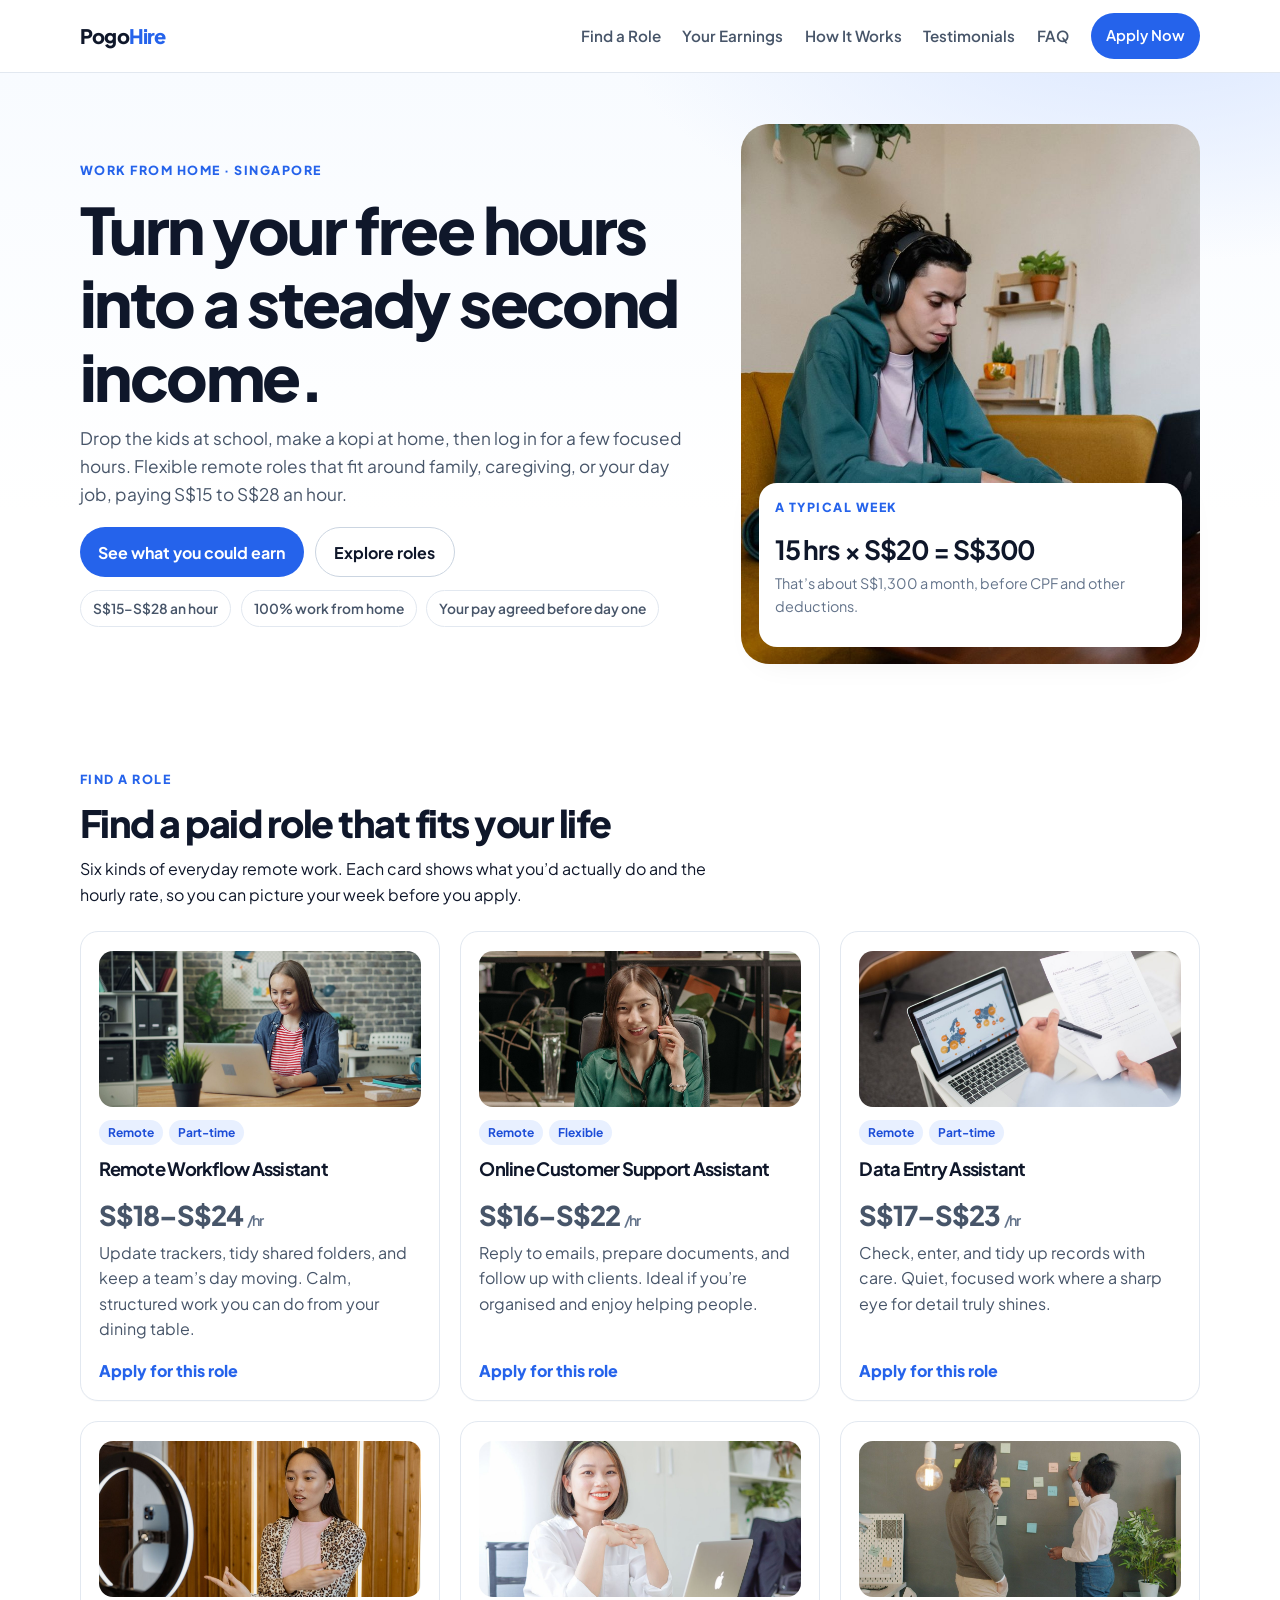
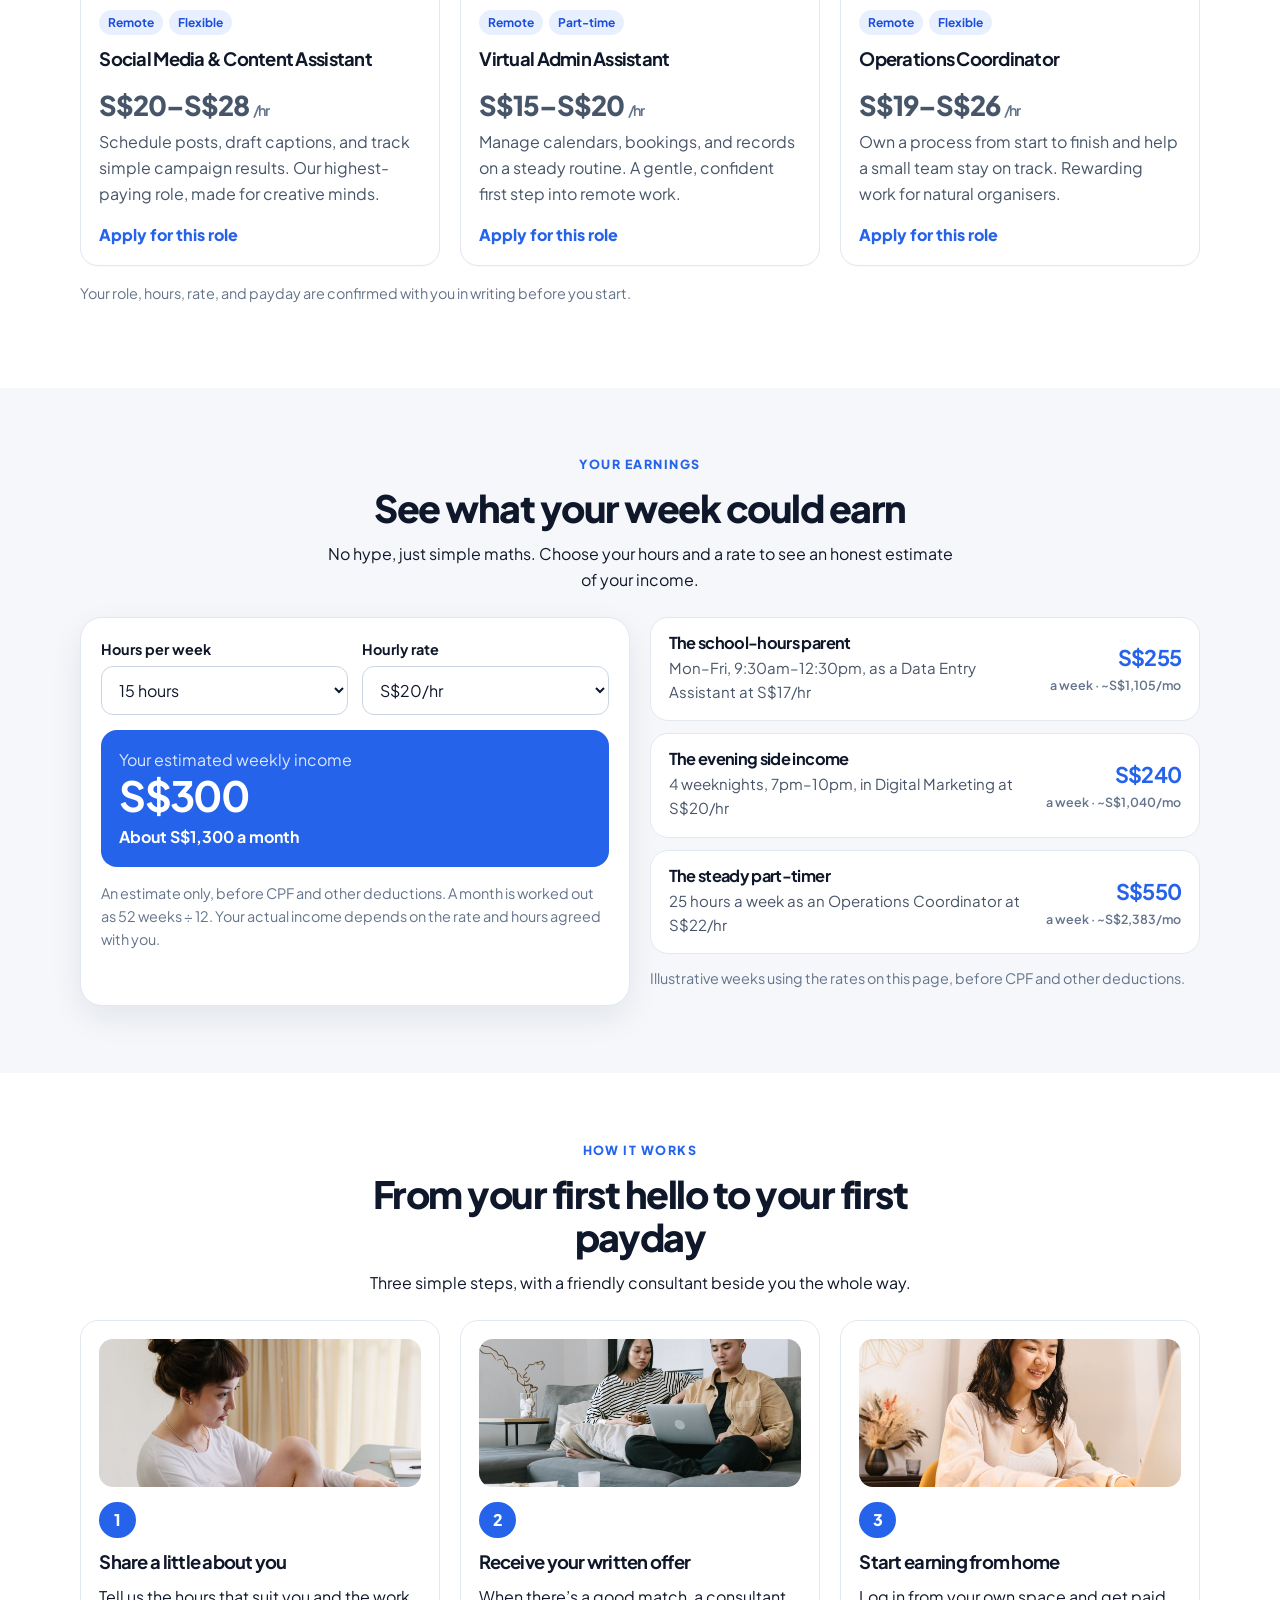
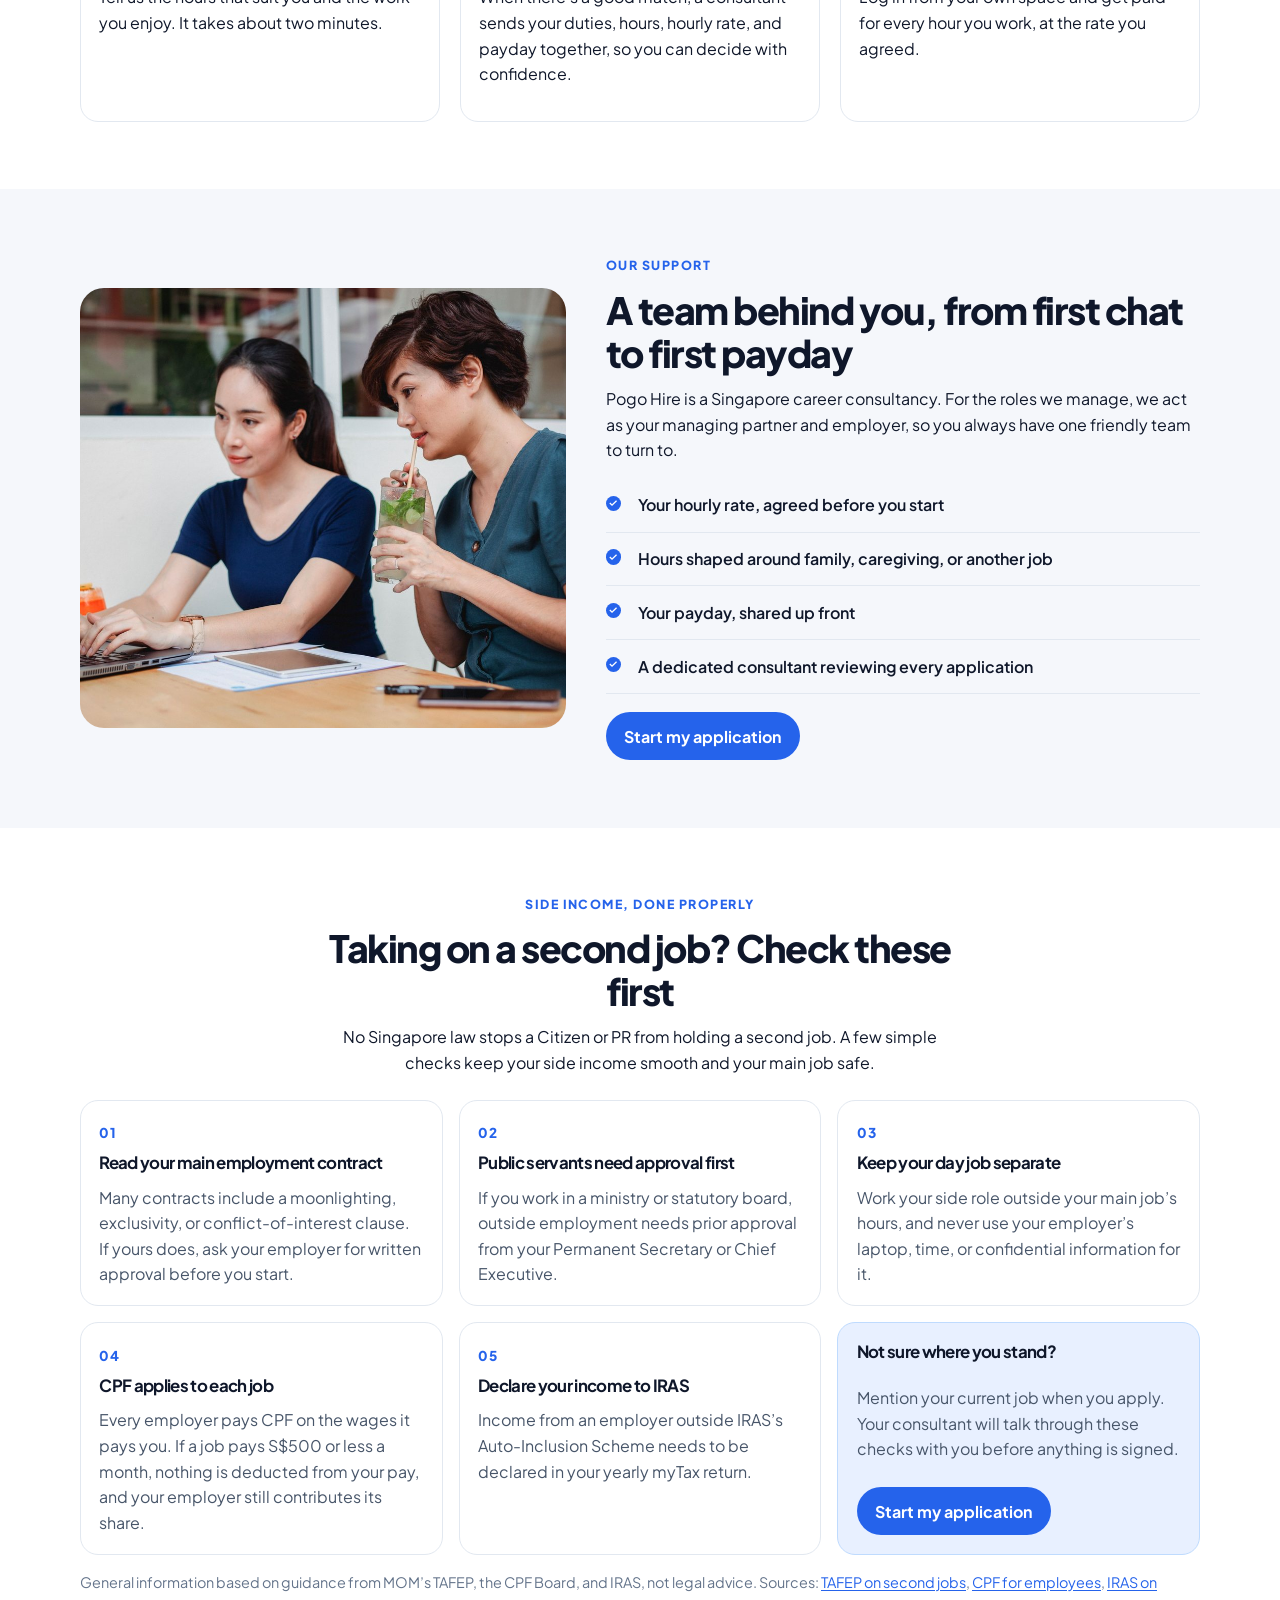
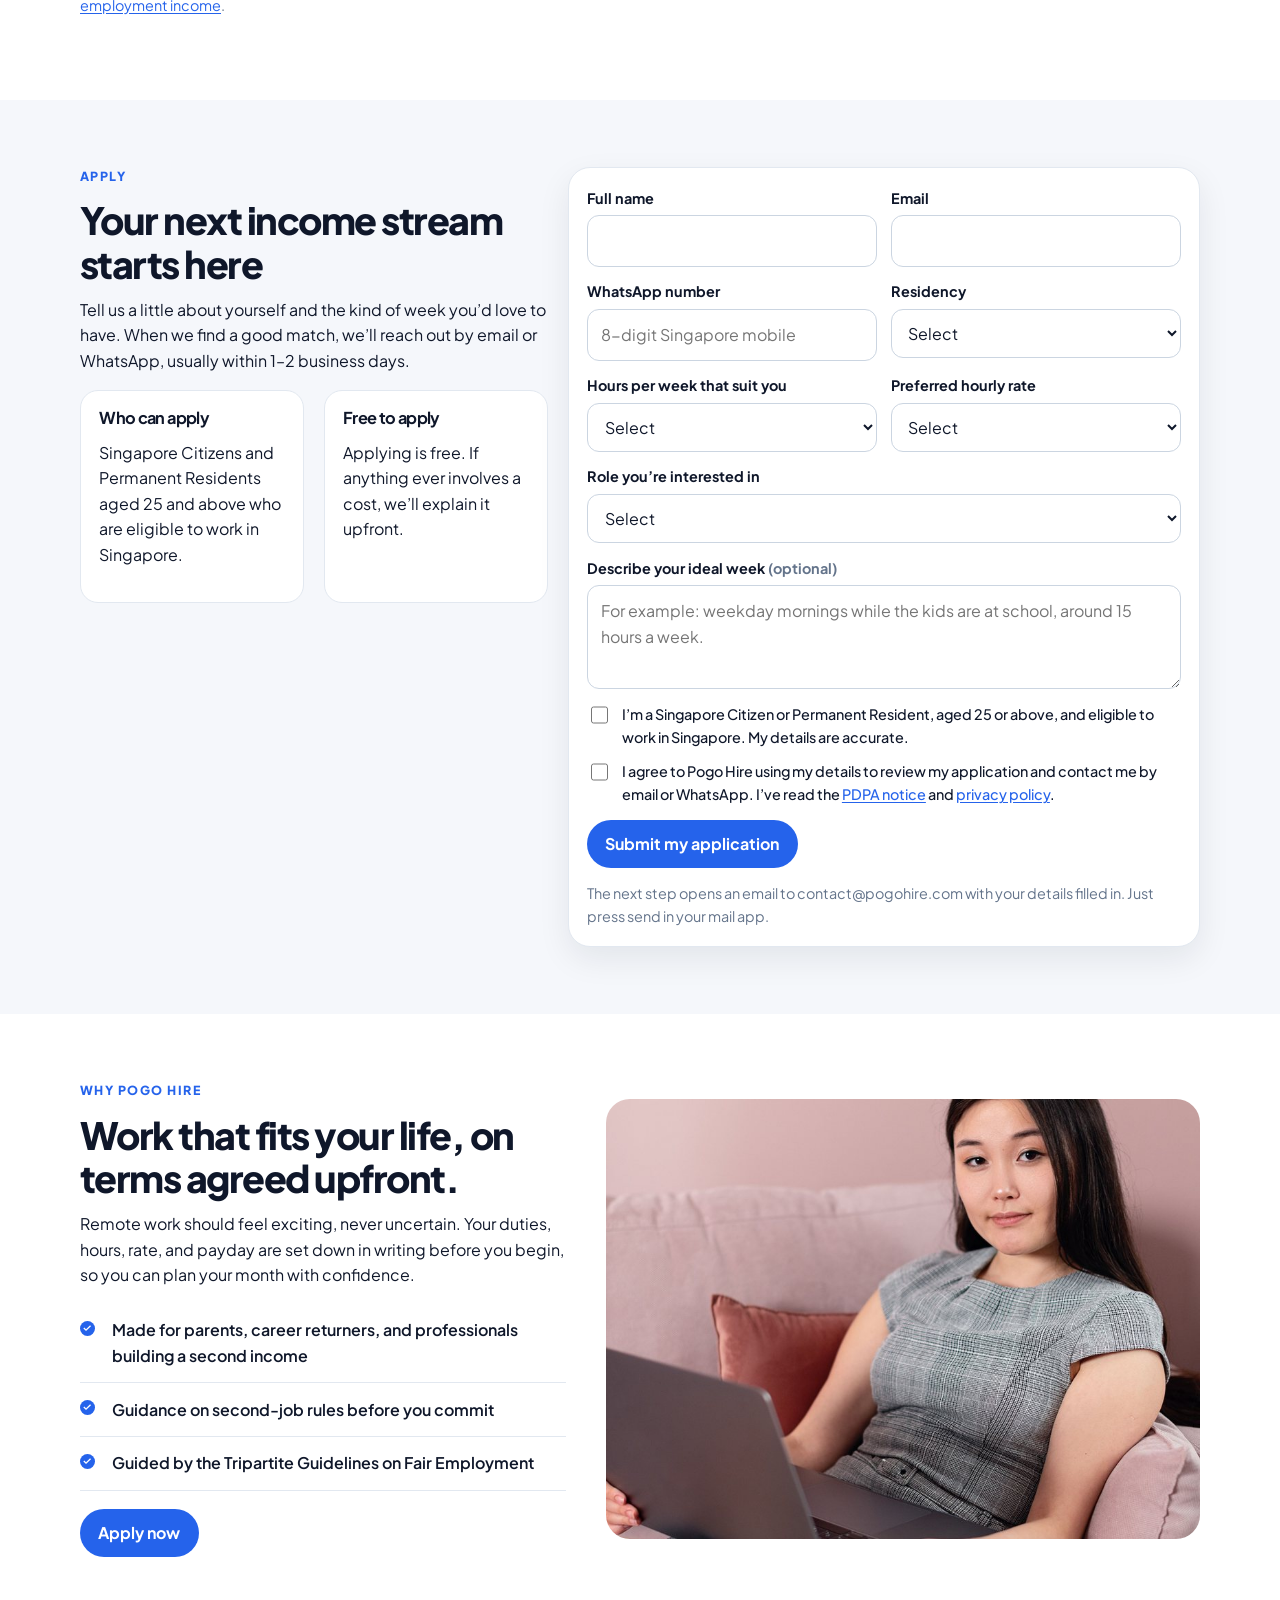
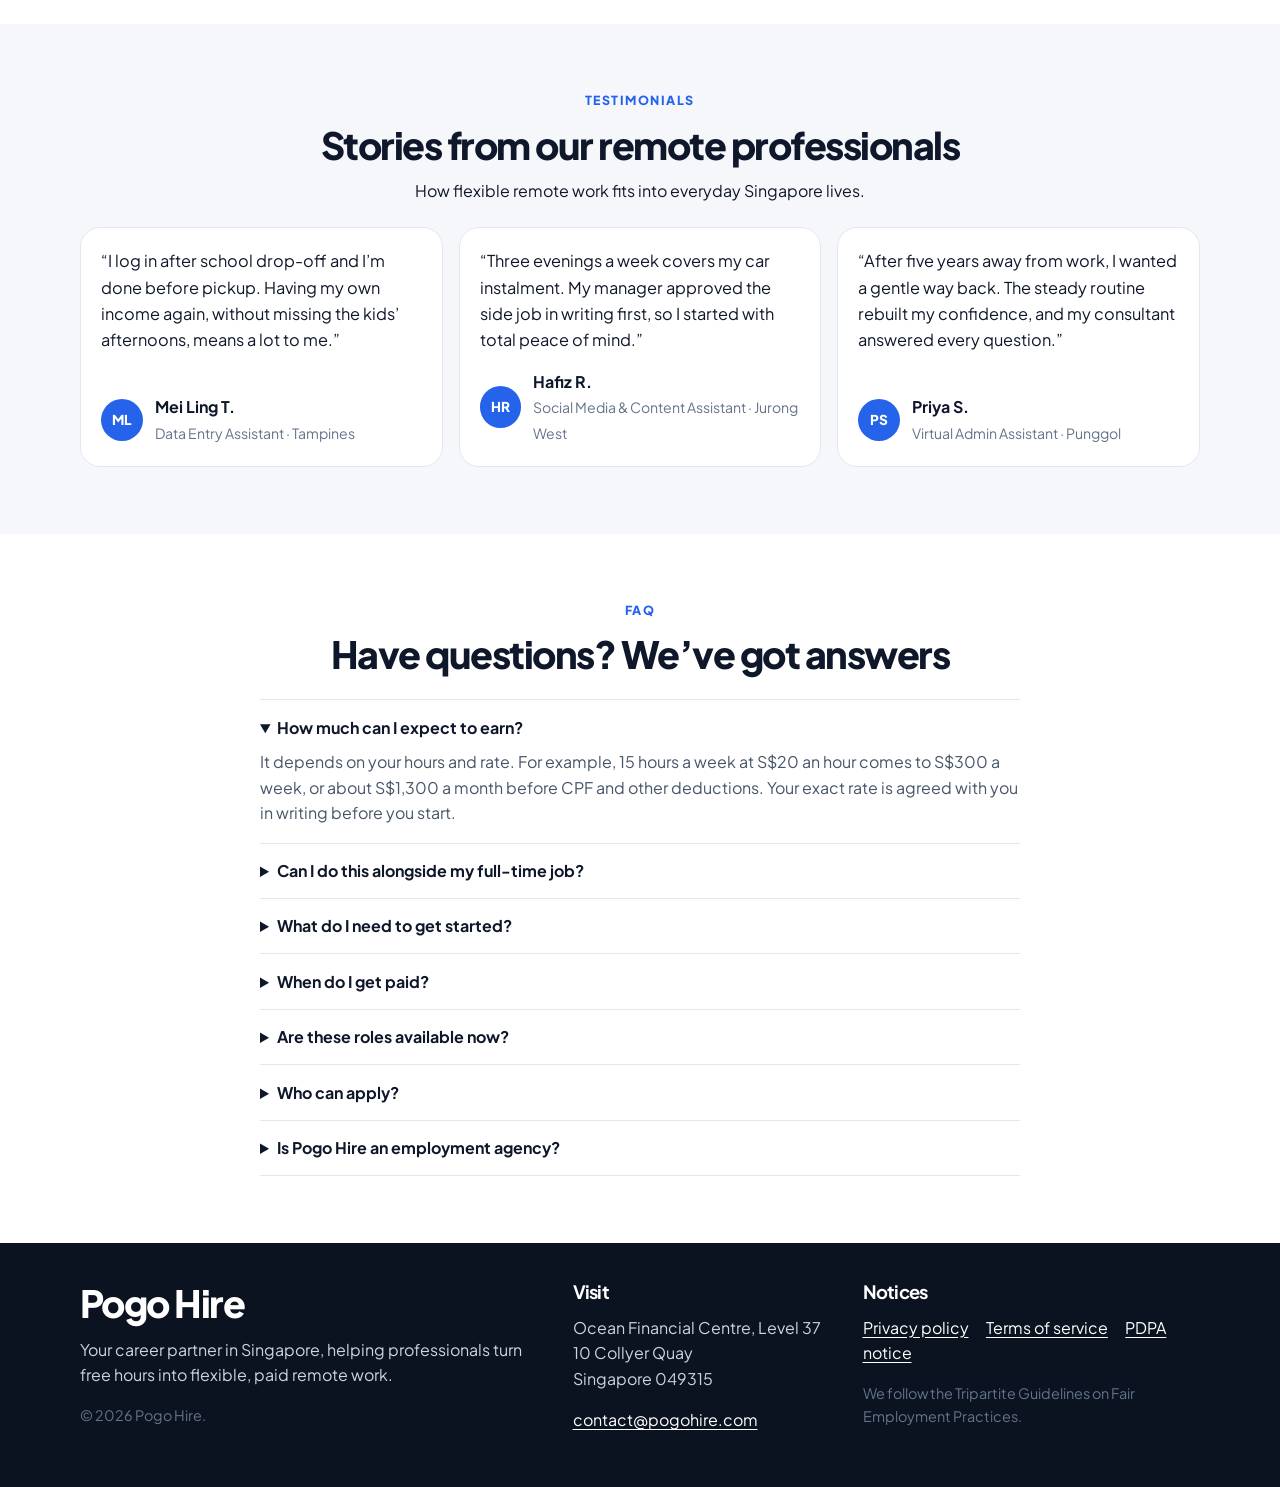
==== index.html @ c788ed88 "Replace role card photos with clearer job-matched images Co-authored-by: wankuenlew <wankuenlew@user" ====
<!DOCTYPE html>
<html lang="en-SG">
<head>
  <meta charset="utf-8">
  <meta name="viewport" content="width=device-width, initial-scale=1">
  <title>Pogo Hire — Flexible work-from-home roles in Singapore</title>
  <meta name="description" content="Turn your free hours into a steady second income. Flexible remote roles for Singapore Citizens and PRs aged 25 and above, with rates from S$15 to S$28 an hour.">
  <link rel="icon" href="favicon.svg" type="image/svg+xml">
  <link rel="preconnect" href="https://fonts.googleapis.com">
  <link rel="preconnect" href="https://fonts.gstatic.com" crossorigin>
  <link href="https://fonts.googleapis.com/css2?family=Plus+Jakarta+Sans:wght@500;600;700;800&display=swap" rel="stylesheet">
  <link rel="stylesheet" href="sgm-style.css">
</head>
<body>
  <a class="skip" href="#main">Skip to content</a>
  <header class="site-header">
    <div class="wrap header-inner">
      <a class="logo" href="./">Pogo<span>Hire</span></a>
      <button class="nav-toggle" type="button" aria-expanded="false" aria-controls="site-nav">Menu</button>
      <nav class="nav" id="site-nav" aria-label="Primary">
        <a href="#roles">Find a Role</a>
        <a href="#earnings">Your Earnings</a>
        <a href="#path">How It Works</a>
        <a href="#testimonials">Testimonials</a>
        <a href="#faq">FAQ</a>
        <a class="button small" href="#enquire">Apply Now</a>
      </nav>
    </div>
  </header>

  <main id="main">
    <section class="hero">
      <div class="wrap hero-grid">
        <div>
          <p class="eyebrow">Work from home · Singapore</p>
          <h1>Turn your free hours into a steady second income.</h1>
          <p class="lede">Drop the kids at school, make a kopi at home, then log in for a few focused hours. Flexible remote roles that fit around family, caregiving, or your day job, paying S$15 to S$28 an hour.</p>
          <div class="actions">
            <a class="button" href="#earnings">See what you could earn</a>
            <a class="button secondary" href="#roles">Explore roles</a>
          </div>
          <ul class="band" aria-label="Highlights">
            <li>S$15–S$28 an hour</li>
            <li>100% work from home</li>
            <li>Your pay agreed before day one</li>
          </ul>
        </div>
        <div class="hero-photo">
          <img src="images/hero-laptop.jpg" alt="A professional working from home on a laptop">
          <aside class="float-card" aria-label="A typical week">
            <p class="kicker">A typical week</p>
            <strong>15 hrs × S$20 = S$300</strong>
            <p class="fine">That’s about S$1,300 a month, before CPF and other deductions.</p>
          </aside>
        </div>
      </div>
    </section>

    <section id="roles">
      <div class="wrap">
        <div class="section-head">
          <p class="eyebrow">Find a role</p>
          <h2>Find a paid role that fits your life</h2>
          <p>Six kinds of everyday remote work. Each card shows what you’d actually do and the hourly rate, so you can picture your week before you apply.</p>
        </div>
        <div class="roles">
          <article class="role">
            <img class="role-photo" src="images/role-workflow.jpg" alt="Keeping a team tracker up to date on a laptop">
            <div class="tags"><span class="tag">Remote</span><span class="tag">Part-time</span></div>
            <h3>Remote Workflow Assistant</h3>
            <p class="price">S$18–S$24 <small>/hr</small></p>
            <p>Update trackers, tidy shared folders, and keep a team’s day moving. Calm, structured work you can do from your dining table.</p>
            <a class="apply" href="#enquire" data-band="S$18–S$24/hr">Apply for this role</a>
          </article>
          <article class="role">
            <img class="role-photo" src="images/role-support.jpg" alt="Helping a customer in a headset with a laptop at the desk">
            <div class="tags"><span class="tag">Remote</span><span class="tag">Flexible</span></div>
            <h3>Online Customer Support Assistant</h3>
            <p class="price">S$16–S$22 <small>/hr</small></p>
            <p>Reply to emails, prepare documents, and follow up with clients. Ideal if you’re organised and enjoy helping people.</p>
            <a class="apply" href="#enquire" data-band="S$16–S$22/hr">Apply for this role</a>
          </article>
          <article class="role">
            <img class="role-photo" src="images/role-data.jpg" alt="Checking a report against a laptop dashboard">
            <div class="tags"><span class="tag">Remote</span><span class="tag">Part-time</span></div>
            <h3>Data Entry Assistant</h3>
            <p class="price">S$17–S$23 <small>/hr</small></p>
            <p>Check, enter, and tidy up records with care. Quiet, focused work where a sharp eye for detail truly shines.</p>
            <a class="apply" href="#enquire" data-band="S$17–S$23/hr">Apply for this role</a>
          </article>
          <article class="role">
            <img class="role-photo" src="images/role-marketing.jpg" alt="Filming social media content with a ring light">
            <div class="tags"><span class="tag">Remote</span><span class="tag">Flexible</span></div>
            <h3>Social Media &amp; Content Assistant</h3>
            <p class="price">S$20–S$28 <small>/hr</small></p>
            <p>Schedule posts, draft captions, and track simple campaign results. Our highest-paying role, made for creative minds.</p>
            <a class="apply" href="#enquire" data-band="S$20–S$28/hr">Apply for this role</a>
          </article>
          <article class="role">
            <img class="role-photo" src="images/role-admin.jpg" alt="Managing schedules and bookings at a laptop">
            <div class="tags"><span class="tag">Remote</span><span class="tag">Part-time</span></div>
            <h3>Virtual Admin Assistant</h3>
            <p class="price">S$15–S$20 <small>/hr</small></p>
            <p>Manage calendars, bookings, and records on a steady routine. A gentle, confident first step into remote work.</p>
            <a class="apply" href="#enquire" data-band="S$15–S$20/hr">Apply for this role</a>
          </article>
          <article class="role">
            <img class="role-photo" src="images/role-process.jpg" alt="Planning tasks with sticky notes on a wall">
            <div class="tags"><span class="tag">Remote</span><span class="tag">Flexible</span></div>
            <h3>Operations Coordinator</h3>
            <p class="price">S$19–S$26 <small>/hr</small></p>
            <p>Own a process from start to finish and help a small team stay on track. Rewarding work for natural organisers.</p>
            <a class="apply" href="#enquire" data-band="S$19–S$26/hr">Apply for this role</a>
          </article>
        </div>
        <p class="fine band-note">Your role, hours, rate, and payday are confirmed with you in writing before you start.</p>
      </div>
    </section>

    <section id="earnings" class="paper">
      <div class="wrap">
        <div class="section-head center">
          <p class="eyebrow">Your earnings</p>
          <h2>See what your week could earn</h2>
          <p>No hype, just simple maths. Choose your hours and a rate to see an honest estimate of your income.</p>
        </div>
        <div class="estimate-grid">
          <div class="estimator" id="estimator">
            <div class="field">
              <label for="est-hours">Hours per week</label>
              <select id="est-hours">
                <option value="5">5 hours</option>
                <option value="10">10 hours</option>
                <option value="15" selected>15 hours</option>
                <option value="20">20 hours</option>
                <option value="25">25 hours</option>
                <option value="30">30 hours</option>
              </select>
            </div>
            <div class="field">
              <label for="est-rate">Hourly rate</label>
              <select id="est-rate">
                <option value="15">S$15/hr</option>
                <option value="18">S$18/hr</option>
                <option value="20" selected>S$20/hr</option>
                <option value="22">S$22/hr</option>
                <option value="25">S$25/hr</option>
                <option value="28">S$28/hr</option>
              </select>
            </div>
            <div class="result" aria-live="polite">
              <p>Your estimated weekly income</p>
              <strong id="est-week">S$300</strong>
              <p class="month">About <span id="est-month">S$1,300</span> a month</p>
            </div>
            <p class="fine">An estimate only, before CPF and other deductions. A month is worked out as 52 weeks ÷ 12. Your actual income depends on the rate and hours agreed with you.</p>
          </div>
          <div class="weeks">
            <article class="week">
              <h3>The school-hours parent</h3>
              <p>Mon–Fri, 9:30am–12:30pm, as a Data Entry Assistant at S$17/hr</p>
              <strong>S$255<small>a week · ~S$1,105/mo</small></strong>
            </article>
            <article class="week">
              <h3>The evening side income</h3>
              <p>4 weeknights, 7pm–10pm, in Digital Marketing at S$20/hr</p>
              <strong>S$240<small>a week · ~S$1,040/mo</small></strong>
            </article>
            <article class="week">
              <h3>The steady part-timer</h3>
              <p>25 hours a week as an Operations Coordinator at S$22/hr</p>
              <strong>S$550<small>a week · ~S$2,383/mo</small></strong>
            </article>
            <p class="fine">Illustrative weeks using the rates on this page, before CPF and other deductions.</p>
          </div>
        </div>
      </div>
    </section>

    <section id="path">
      <div class="wrap">
        <div class="section-head center">
          <p class="eyebrow">How it works</p>
          <h2>From your first hello to your first payday</h2>
          <p>Three simple steps, with a friendly consultant beside you the whole way.</p>
        </div>
        <ol class="steps">
          <li class="step">
            <img class="step-photo" src="images/step-apply.jpg" alt="Submitting an application on a laptop">
            <div class="step-no">1</div>
            <h3>Share a little about you</h3>
            <p>Tell us the hours that suit you and the work you enjoy. It takes about two minutes.</p>
          </li>
          <li class="step">
            <img class="step-photo" src="images/step-review.jpg" alt="A consultant reviewing an application">
            <div class="step-no">2</div>
            <h3>Receive your written offer</h3>
            <p>When there’s a good match, a consultant sends your duties, hours, hourly rate, and payday together, so you can decide with confidence.</p>
          </li>
          <li class="step">
            <img class="step-photo" src="images/step-start.jpg" alt="Starting a remote workday from home">
            <div class="step-no">3</div>
            <h3>Start earning from home</h3>
            <p>Log in from your own space and get paid for every hour you work, at the rate you agreed.</p>
          </li>
        </ol>
      </div>
    </section>

    <section id="support" class="paper">
      <div class="wrap split">
        <img class="frame-photo" src="images/support-team.jpg" alt="Two people reviewing remote work together">
        <div>
          <p class="eyebrow">Our support</p>
          <h2>A team behind you, from first chat to first payday</h2>
          <p>Pogo Hire is a Singapore career consultancy. For the roles we manage, we act as your managing partner and employer, so you always have one friendly team to turn to.</p>
          <ul class="check-list">
            <li>Your hourly rate, agreed before you start</li>
            <li>Hours shaped around family, caregiving, or another job</li>
            <li>Your payday, shared up front</li>
            <li>A dedicated consultant reviewing every application</li>
          </ul>
          <a class="button" href="#enquire">Start my application</a>
        </div>
      </div>
    </section>

    <section id="second-job">
      <div class="wrap">
        <div class="section-head center">
          <p class="eyebrow">Side income, done properly</p>
          <h2>Taking on a second job? Check these first</h2>
          <p>No Singapore law stops a Citizen or PR from holding a second job. A few simple checks keep your side income smooth and your main job safe.</p>
        </div>
        <div class="rules">
          <article class="rule">
            <span class="rule-no">01</span>
            <h3>Read your main employment contract</h3>
            <p>Many contracts include a moonlighting, exclusivity, or conflict-of-interest clause. If yours does, ask your employer for written approval before you start.</p>
          </article>
          <article class="rule">
            <span class="rule-no">02</span>
            <h3>Public servants need approval first</h3>
            <p>If you work in a ministry or statutory board, outside employment needs prior approval from your Permanent Secretary or Chief Executive.</p>
          </article>
          <article class="rule">
            <span class="rule-no">03</span>
            <h3>Keep your day job separate</h3>
            <p>Work your side role outside your main job’s hours, and never use your employer’s laptop, time, or confidential information for it.</p>
          </article>
          <article class="rule">
            <span class="rule-no">04</span>
            <h3>CPF applies to each job</h3>
            <p>Every employer pays CPF on the wages it pays you. If a job pays S$500 or less a month, nothing is deducted from your pay, and your employer still contributes its share.</p>
          </article>
          <article class="rule">
            <span class="rule-no">05</span>
            <h3>Declare your income to IRAS</h3>
            <p>Income from an employer outside IRAS’s Auto-Inclusion Scheme needs to be declared in your yearly myTax return.</p>
          </article>
          <article class="rule rule-cta">
            <h3>Not sure where you stand?</h3>
            <p>Mention your current job when you apply. Your consultant will talk through these checks with you before anything is signed.</p>
            <a class="button" href="#enquire">Start my application</a>
          </article>
        </div>
        <p class="fine band-note">General information based on guidance from MOM’s TAFEP, the CPF Board, and IRAS, not legal advice. Sources: <a href="https://www.tal.sg/tafep/resources/articles/2020/supporting-employees-on-second-job-arrangements-during-covid-19">TAFEP on second jobs</a>, <a href="https://www.cpf.gov.sg/member/growing-your-savings/cpf-contributions/saving-as-an-employee">CPF for employees</a>, <a href="https://www.iras.gov.sg/taxes/individual-income-tax/basics-of-individual-income-tax/what-is-taxable-what-is-not/employment-income/salary-bonus-director's-fee-commission-and-others">IRAS on employment income</a>.</p>
      </div>
    </section>

    <section id="enquire" class="paper">
      <div class="wrap enquiry">
        <div>
          <p class="eyebrow">Apply</p>
          <h2>Your next income stream starts here</h2>
          <p>Tell us a little about yourself and the kind of week you’d love to have. When we find a good match, we’ll reach out by email or WhatsApp, usually within 1–2 business days.</p>
          <div class="limits">
            <article class="limit">
              <h3>Who can apply</h3>
              <p>Singapore Citizens and Permanent Residents aged 25 and above who are eligible to work in Singapore.</p>
            </article>
            <article class="limit">
              <h3>Free to apply</h3>
              <p>Applying is free. If anything ever involves a cost, we’ll explain it upfront.</p>
            </article>
          </div>
        </div>
        <form id="enquire-form" action="mailto:contact@pogohire.com" method="post" enctype="text/plain" novalidate>
          <p class="error-summary" id="form-errors" role="alert"></p>
          <div class="field">
            <label for="name">Full name</label>
            <input id="name" name="name" type="text" autocomplete="name" required>
            <span class="field-error">Please enter your name.</span>
          </div>
          <div class="field">
            <label for="email">Email</label>
            <input id="email" name="email" type="email" autocomplete="email" required>
            <span class="field-error">Please enter a valid email address.</span>
          </div>
          <div class="field">
            <label for="whatsapp">WhatsApp number</label>
            <input id="whatsapp" name="whatsapp" type="tel" inputmode="tel" autocomplete="tel" placeholder="8-digit Singapore mobile" required>
            <span class="field-error">Please enter a Singapore mobile number, with or without +65.</span>
          </div>
          <div class="field">
            <label for="residency">Residency</label>
            <select id="residency" name="residency" required>
              <option value="">Select</option>
              <option>Singapore Citizen</option>
              <option>Singapore Permanent Resident</option>
            </select>
            <span class="field-error">Please select Citizen or PR.</span>
          </div>
          <div class="field">
            <label for="hours">Hours per week that suit you</label>
            <select id="hours" name="hours" required>
              <option value="">Select</option>
              <option>Under 10</option>
              <option>10 to 20</option>
              <option>20 to 30</option>
              <option>More than 30</option>
              <option>It varies — I’ll explain below</option>
            </select>
            <span class="field-error">Please let us know how many hours suit you.</span>
          </div>
          <div class="field">
            <label for="band">Preferred hourly rate</label>
            <select id="band" name="band" required>
              <option value="">Select</option>
              <option>S$15–S$20/hr</option>
              <option>S$16–S$22/hr</option>
              <option>S$17–S$23/hr</option>
              <option>S$18–S$24/hr</option>
              <option>S$19–S$26/hr</option>
              <option>S$20–S$28/hr</option>
            </select>
            <span class="field-error">Please choose a rate range.</span>
          </div>
          <div class="field wide">
            <label for="skill">Role you’re interested in</label>
            <select id="skill" name="skill" required>
              <option value="">Select</option>
              <option>Remote Workflow Assistant</option>
              <option>Online Customer Support Assistant</option>
              <option>Data Entry Assistant</option>
              <option>Social Media &amp; Content Assistant</option>
              <option>Virtual Admin Assistant</option>
              <option>Operations Coordinator</option>
              <option>Not sure yet — happy to be guided</option>
            </select>
            <span class="field-error">Please choose a role, or let us guide you.</span>
          </div>
          <div class="field wide">
            <label for="note">Describe your ideal week <span class="fine">(optional)</span></label>
            <textarea id="note" name="note" maxlength="600" placeholder="For example: weekday mornings while the kids are at school, around 15 hours a week."></textarea>
          </div>
          <div class="hp" aria-hidden="true">
            <label for="company">Company website</label>
            <input id="company" name="company" type="text" tabindex="-1" autocomplete="off">
          </div>
          <div class="checks">
            <label class="check">
              <input id="eligible" name="eligible" type="checkbox" required>
              <span>I’m a Singapore Citizen or Permanent Resident, aged 25 or above, and eligible to work in Singapore. My details are accurate.<span class="field-error">Please confirm your eligibility to continue.</span></span>
            </label>
            <label class="check">
              <input id="consent" name="consent" type="checkbox" required>
              <span>I agree to Pogo Hire using my details to review my application and contact me by email or WhatsApp. I’ve read the <a href="pdpa-notice/">PDPA notice</a> and <a href="privacy-policy/">privacy policy</a>.<span class="field-error">Please give consent so we can review your application.</span></span>
            </label>
          </div>
          <div class="form-actions">
            <button class="button" type="submit">Submit my application</button>
          </div>
          <p class="form-note">The next step opens an email to contact@pogohire.com with your details filled in. Just press send in your mail app.</p>
        </form>
      </div>
    </section>

    <section id="safe">
      <div class="wrap split">
        <div>
          <p class="eyebrow">Why Pogo Hire</p>
          <h2>Work that fits your life, on terms agreed upfront.</h2>
          <p>Remote work should feel exciting, never uncertain. Your duties, hours, rate, and payday are set down in writing before you begin, so you can plan your month with confidence.</p>
          <ul class="check-list">
            <li>Made for parents, career returners, and professionals building a second income</li>
            <li>Guidance on second-job rules before you commit</li>
            <li>Guided by the Tripartite Guidelines on Fair Employment</li>
          </ul>
          <a class="button" href="#enquire">Apply now</a>
        </div>
        <img class="frame-photo" src="images/safe-professional.jpg" alt="A remote professional at a bright desk">
      </div>
    </section>

    <section id="testimonials" class="paper">
      <div class="wrap">
        <div class="section-head center">
          <p class="eyebrow">Testimonials</p>
          <h2>Stories from our remote professionals</h2>
          <p>How flexible remote work fits into everyday Singapore lives.</p>
        </div>
        <div class="quotes">
          <figure class="quote-card">
            <blockquote>“I log in after school drop-off and I’m done before pickup. Having my own income again, without missing the kids’ afternoons, means a lot to me.”</blockquote>
            <figcaption>
              <span class="avatar" aria-hidden="true">ML</span>
              <span><b>Mei Ling T.</b><span>Data Entry Assistant · Tampines</span></span>
            </figcaption>
          </figure>
          <figure class="quote-card">
            <blockquote>“Three evenings a week covers my car instalment. My manager approved the side job in writing first, so I started with total peace of mind.”</blockquote>
            <figcaption>
              <span class="avatar" aria-hidden="true">HR</span>
              <span><b>Hafiz R.</b><span>Social Media &amp; Content Assistant · Jurong West</span></span>
            </figcaption>
          </figure>
          <figure class="quote-card">
            <blockquote>“After five years away from work, I wanted a gentle way back. The steady routine rebuilt my confidence, and my consultant answered every question.”</blockquote>
            <figcaption>
              <span class="avatar" aria-hidden="true">PS</span>
              <span><b>Priya S.</b><span>Virtual Admin Assistant · Punggol</span></span>
            </figcaption>
          </figure>
        </div>
      </div>
    </section>

    <section id="faq">
      <div class="wrap">
        <div class="section-head center">
          <p class="eyebrow">FAQ</p>
          <h2>Have questions? We’ve got answers</h2>
        </div>
        <div class="faq">
          <details open>
            <summary>How much can I expect to earn?</summary>
            <p>It depends on your hours and rate. For example, 15 hours a week at S$20 an hour comes to S$300 a week, or about S$1,300 a month before CPF and other deductions. Your exact rate is agreed with you in writing before you start.</p>
          </details>
          <details>
            <summary>Can I do this alongside my full-time job?</summary>
            <p>Yes, in most cases. No Singapore law stops a Citizen or PR from holding a second job, but check your employment contract for moonlighting or conflict-of-interest clauses and get written approval if needed. Public servants need prior approval from their agency. CPF applies to each job, and side income should be declared to IRAS where required.</p>
          </details>
          <details>
            <summary>What do I need to get started?</summary>
            <p>Usually a laptop, a stable internet connection, and a quiet place to work. Anything specific to a role is shared with you before you decide.</p>
          </details>
          <details>
            <summary>When do I get paid?</summary>
            <p>Your payday is shared with you together with your rate, before your first day.</p>
          </details>
          <details>
            <summary>Are these roles available now?</summary>
            <p>The roles above show the kinds of remote work we offer. Openings change from week to week, so we’ll reach out when there’s a match for you.</p>
          </details>
          <details>
            <summary>Who can apply?</summary>
            <p>Singapore Citizens and Permanent Residents aged 25 and above who are eligible to work in Singapore.</p>
          </details>
          <details>
            <summary>Is Pogo Hire an employment agency?</summary>
            <p>Pogo Hire is a Singapore career consultancy, not an employment agency. For the roles we manage, we act as your managing partner and employer.</p>
          </details>
        </div>
      </div>
    </section>
  </main>

  <footer class="site-footer">
    <div class="wrap footer-grid">
      <div>
        <h2>Pogo Hire</h2>
        <p>Your career partner in Singapore, helping professionals turn free hours into flexible, paid remote work.</p>
        <p class="fine">© 2026 Pogo Hire.</p>
      </div>
      <div>
        <h3>Visit</h3>
        <p>Ocean Financial Centre, Level 37<br>10 Collyer Quay<br>Singapore 049315</p>
        <p><a href="mailto:contact@pogohire.com">contact@pogohire.com</a></p>
      </div>
      <div>
        <h3>Notices</h3>
        <p>
          <a href="privacy-policy/">Privacy policy</a>
          <a href="terms-of-service/">Terms of service</a>
          <a href="pdpa-notice/">PDPA notice</a>
        </p>
        <p class="fine">We follow the Tripartite Guidelines on Fair Employment Practices.</p>
      </div>
    </div>
  </footer>
  <script src="sgm-main.js"></script>
</body>
</html>
---- sgm-style.css ----
:root {
  --ink: #0f172a;
  --muted: #475569;
  --soft: #64748b;
  --line: #e2e8f0;
  --paper: #f5f7fb;
  --white: #ffffff;
  --blue: #2563eb;
  --blue-dark: #1d4ed8;
  --blue-soft: #e8f0ff;
  --green: #047857;
  --error: #b91c1c;
  --footer: #0b1220;
  --shadow: 0 12px 32px rgba(15, 23, 42, 0.08);
  --sans: "Plus Jakarta Sans", "Segoe UI", sans-serif;
  --max: 1120px;
  --header: 4.5rem;
}

*,
*::before,
*::after { box-sizing: border-box; }

html { scroll-behavior: smooth; }

body {
  margin: 0;
  color: var(--ink);
  background: var(--white);
  font-family: var(--sans);
  font-size: 1rem;
  line-height: 1.6;
}

body.nav-open { overflow: hidden; }

img, svg { display: block; max-width: 100%; }

a { color: var(--blue); text-underline-offset: 0.16em; }
a:hover { color: var(--blue-dark); }

:focus-visible {
  outline: 3px solid var(--blue);
  outline-offset: 3px;
}

.skip {
  position: absolute;
  left: 1rem;
  top: -4rem;
  z-index: 30;
  background: var(--ink);
  color: white;
  padding: 0.6rem 0.9rem;
}
.skip:focus { top: 0.6rem; }

.wrap {
  width: min(var(--max), calc(100% - 2rem));
  margin-inline: auto;
}

.site-header {
  position: sticky;
  top: 0;
  z-index: 20;
  background: rgba(255, 255, 255, 0.94);
  border-bottom: 1px solid var(--line);
  backdrop-filter: blur(12px);
}

.header-inner {
  min-height: var(--header);
  display: flex;
  align-items: center;
  justify-content: space-between;
  gap: 1rem;
}

.logo {
  color: var(--ink);
  text-decoration: none;
  font-weight: 800;
  font-size: 1.25rem;
  letter-spacing: -0.04em;
}
.logo span { color: var(--blue); }

.nav-toggle {
  display: none;
  border: 1px solid var(--line);
  background: white;
  border-radius: 999px;
  min-height: 2.75rem;
  padding: 0 0.95rem;
  font: inherit;
  font-weight: 600;
}

.nav {
  display: flex;
  align-items: center;
  gap: 1.35rem;
}
.nav a {
  color: var(--muted);
  text-decoration: none;
  font-weight: 600;
  font-size: 0.95rem;
}
.nav a:hover { color: var(--ink); }
.nav a.button,
.nav a.button:hover { color: white; }

.button,
button.button {
  display: inline-flex;
  align-items: center;
  justify-content: center;
  min-height: 3rem;
  padding: 0.7rem 1.15rem;
  border: 0;
  border-radius: 999px;
  background: var(--blue);
  color: white;
  font: inherit;
  font-weight: 700;
  text-decoration: none;
  cursor: pointer;
}
.button:hover { background: var(--blue-dark); color: white; }
.button.secondary {
  background: white;
  color: var(--ink);
  border: 1px solid #cbd5e1;
}
.button.secondary:hover { background: var(--paper); color: var(--ink); }
.button.small { min-height: 2.6rem; padding-inline: 0.95rem; font-size: 0.92rem; }
.button.full { width: 100%; }

.hero {
  background:
    radial-gradient(900px 420px at 90% -10%, #dbe7ff 0%, transparent 60%),
    linear-gradient(#f8fbff, #fff 70%);
  padding: 3.2rem 0 2.4rem;
  scroll-margin-top: var(--header);
}

.hero-grid,
.split,
.enquiry,
.footer-grid,
.steps,
.roles,
.limits {
  display: grid;
  gap: 1.25rem;
}

.hero-grid { grid-template-columns: 1.15fr 0.85fr; align-items: center; gap: 2.5rem; }
.eyebrow, .kicker {
  margin: 0 0 0.7rem;
  color: var(--blue);
  font-size: 0.78rem;
  font-weight: 800;
  letter-spacing: 0.12em;
  text-transform: uppercase;
}
h1, h2, h3 { letter-spacing: -0.04em; line-height: 1.15; margin: 0 0 0.75rem; }
h1 { font-size: clamp(2.4rem, 5vw, 4rem); font-weight: 800; }
h2 { font-size: clamp(1.7rem, 3vw, 2.35rem); font-weight: 800; }
h3 { font-size: 1.15rem; font-weight: 700; }
p { margin: 0 0 1rem; }
.lede { color: var(--muted); font-size: 1.08rem; max-width: 38rem; }
.actions { display: flex; flex-wrap: wrap; gap: 0.7rem; margin: 1.2rem 0 0.8rem; }
.fine { color: var(--soft); font-size: 0.9rem; }

.hero-photo { position: relative; }
.hero-photo img {
  width: 100%;
  height: 540px;
  object-fit: cover;
  object-position: center 18%;
  border-radius: 28px;
}
.float-card {
  position: absolute;
  left: 1.1rem;
  right: 1.1rem;
  bottom: 1.1rem;
  background: white;
  border-radius: 18px;
  box-shadow: var(--shadow);
  padding: 0.95rem 1rem 0.8rem;
}
.float-card strong {
  display: block;
  font-size: 1.65rem;
  letter-spacing: -0.04em;
}
.role-photo, .step-photo, .frame-photo {
  width: 100%;
  object-fit: cover;
  border-radius: 14px;
}
.role-photo { height: 156px; margin-bottom: 0.85rem; }
.step-photo { height: 148px; margin-bottom: 0.9rem; }
.frame-photo { height: 440px; border-radius: 24px; }
.pay-panel {
  background: white;
  border: 1px solid var(--line);
  border-radius: 22px;
  box-shadow: var(--shadow);
  padding: 1.15rem;
}
.pay-panel header {
  display: flex;
  justify-content: space-between;
  align-items: baseline;
  margin-bottom: 0.8rem;
}
.pay-panel header strong { font-size: 1rem; }
.pay-row {
  display: flex;
  justify-content: space-between;
  gap: 1rem;
  align-items: center;
  padding: 0.85rem 0.2rem;
  border-top: 1px solid var(--line);
  text-decoration: none;
  color: inherit;
}
.pay-row b { display: block; color: var(--ink); }
.pay-row span { color: var(--soft); font-size: 0.86rem; }
.pay-row em {
  font-style: normal;
  font-weight: 800;
  color: var(--blue);
  white-space: nowrap;
}
.range-foot {
  margin-top: 0.4rem;
  background: var(--blue);
  color: white;
  border-radius: 16px;
  padding: 1rem 1.05rem;
}
.range-foot p { margin: 0; color: #dbe7ff; }
.range-foot strong { display: block; color: white; font-size: 1.7rem; letter-spacing: -0.04em; }

.band {
  display: flex;
  flex-wrap: wrap;
  gap: 0.6rem;
  margin: 0;
  padding: 0;
  list-style: none;
}
.band li {
  background: white;
  border: 1px solid var(--line);
  border-radius: 999px;
  padding: 0.4rem 0.75rem;
  font-size: 0.86rem;
  font-weight: 600;
  color: var(--muted);
}

section { padding: 4.2rem 0; scroll-margin-top: calc(var(--header) + 0.4rem); }
.section-head { max-width: 40rem; margin-bottom: 1.5rem; }
.center { text-align: center; margin-inline: auto; }

.roles { grid-template-columns: repeat(3, 1fr); }
.role {
  background: white;
  border: 1px solid var(--line);
  border-radius: 18px;
  padding: 1.15rem 1.15rem 1.05rem;
  box-shadow: 0 1px 0 rgba(15, 23, 42, 0.02);
  display: flex;
  flex-direction: column;
}
.role:hover { border-color: #bfdbfe; box-shadow: var(--shadow); }
.tags { display: flex; gap: 0.4rem; margin-bottom: 0.8rem; }
.tag {
  background: var(--blue-soft);
  color: var(--blue-dark);
  border-radius: 999px;
  padding: 0.18rem 0.55rem;
  font-size: 0.75rem;
  font-weight: 700;
}
.price {
  margin: 0.15rem 0 0.15rem;
  font-size: 1.7rem;
  font-weight: 800;
  letter-spacing: -0.04em;
  color: var(--ink);
}
.price small { font-size: 0.9rem; font-weight: 600; color: var(--soft); }
.role p { color: var(--muted); }
.band-note { margin-top: 1rem; }

.role .apply {
  margin-top: auto;
  font-weight: 800;
  text-decoration: none;
}

.rules {
  display: grid;
  grid-template-columns: repeat(3, 1fr);
  gap: 1rem;
}
.rule {
  background: white;
  border: 1px solid var(--line);
  border-radius: 18px;
  padding: 1.15rem;
}
.rule h3 { font-size: 1.05rem; }
.rule p { color: var(--muted); margin: 0; }
.rule-no {
  display: inline-block;
  margin-bottom: 0.6rem;
  color: var(--blue);
  font-weight: 800;
  font-size: 0.85rem;
  letter-spacing: 0.08em;
}
.rule-cta {
  background: var(--blue-soft);
  border-color: #bfdbfe;
  display: flex;
  flex-direction: column;
  gap: 0.75rem;
}
.rule-cta .button { align-self: flex-start; margin-top: auto; }

.quotes {
  display: grid;
  grid-template-columns: repeat(3, 1fr);
  gap: 1rem;
}
.quote-card {
  margin: 0;
  background: white;
  border: 1px solid var(--line);
  border-radius: 20px;
  padding: 1.25rem;
  display: flex;
  flex-direction: column;
  gap: 1rem;
}
.quote-card blockquote {
  margin: 0;
  color: var(--ink);
  font-size: 1.02rem;
  line-height: 1.6;
}
.quote-card figcaption {
  margin-top: auto;
  display: flex;
  align-items: center;
  gap: 0.75rem;
}
.quote-card figcaption b { display: block; }
.quote-card figcaption span span { color: var(--soft); font-size: 0.88rem; }
.avatar {
  width: 2.6rem;
  height: 2.6rem;
  flex: none;
  border-radius: 999px;
  display: grid;
  place-items: center;
  background: var(--blue);
  color: white;
  font-weight: 800;
  font-size: 0.85rem;
}
.estimate-grid {
  display: grid;
  grid-template-columns: 1fr 1fr;
  gap: 1.25rem;
  align-items: stretch;
}
.estimator {
  background: white;
  border: 1px solid var(--line);
  border-radius: 22px;
  box-shadow: var(--shadow);
  padding: 1.25rem;
  display: grid;
  grid-template-columns: 1fr 1fr;
  gap: 0.9rem;
  align-content: start;
}
.estimator .result {
  grid-column: 1 / -1;
  background: var(--blue);
  color: white;
  border-radius: 16px;
  padding: 1.1rem 1.15rem;
}
.estimator .result p { margin: 0; color: #dbe7ff; }
.estimator .result strong {
  display: block;
  font-size: clamp(2rem, 4vw, 2.6rem);
  letter-spacing: -0.04em;
  line-height: 1.1;
  color: white;
}
.estimator .result .month { margin-top: 0.35rem; color: white; font-weight: 700; }
.estimator .fine { grid-column: 1 / -1; margin: 0; }
.weeks { display: grid; gap: 0.8rem; }
.week {
  background: white;
  border: 1px solid var(--line);
  border-radius: 18px;
  padding: 1rem 1.1rem;
  display: grid;
  grid-template-columns: 1fr auto;
  gap: 0.2rem 1rem;
  align-items: center;
}
.week h3 { margin: 0; font-size: 1.02rem; }
.week p { margin: 0; color: var(--muted); font-size: 0.94rem; }
.week strong {
  grid-row: 1 / span 2;
  grid-column: 2;
  font-size: 1.35rem;
  letter-spacing: -0.03em;
  color: var(--blue);
  text-align: right;
}
.week strong small { display: block; font-size: 0.78rem; color: var(--soft); font-weight: 600; letter-spacing: 0; }

.steps { grid-template-columns: repeat(3, 1fr); list-style: none; margin: 0; padding: 0; }
.step, .limit, .panel, .confirm {
  background: white;
  border: 1px solid var(--line);
  border-radius: 18px;
  padding: 1.15rem;
}
.step-no {
  width: 2.3rem;
  height: 2.3rem;
  border-radius: 999px;
  display: grid;
  place-items: center;
  background: var(--blue);
  color: white;
  font-weight: 800;
  margin-bottom: 0.8rem;
}
.paper { background: var(--paper); }

.split { grid-template-columns: 0.9fr 1.1fr; align-items: center; gap: 2.5rem; }
.check-list { margin: 0; padding: 0; list-style: none; }
.check-list li {
  padding: 0.85rem 0 0.85rem 2rem;
  border-bottom: 1px solid var(--line);
  position: relative;
  font-weight: 600;
}
.check-list + .button { margin-top: 1.15rem; }

.check-list li::before {
  content: "";
  position: absolute;
  left: 0;
  top: 1.05rem;
  width: 0.95rem;
  height: 0.95rem;
  border-radius: 999px;
  background: var(--blue) url("data:image/svg+xml,%3Csvg xmlns='http://www.w3.org/2000/svg' viewBox='0 0 16 16'%3E%3Cpath fill='white' d='M6.2 11.2 2.9 7.9l1.1-1.1 2.2 2.2 5-5 1.1 1.1z'/%3E%3C/svg%3E") center / 0.8rem no-repeat;
}

.limits { grid-template-columns: 1fr 1fr; }
.limits h3 { font-size: 1.02rem; }

.enquiry { grid-template-columns: 0.85fr 1.15fr; align-items: start; }
form {
  display: grid;
  grid-template-columns: 1fr 1fr;
  gap: 0.85rem;
  background: white;
  border: 1px solid var(--line);
  border-radius: 22px;
  box-shadow: var(--shadow);
  padding: 1.15rem;
}
.field { display: flex; flex-direction: column; gap: 0.35rem; }
.field.wide, .checks, .form-actions, .form-note, .error-summary { grid-column: 1 / -1; }
label { font-size: 0.9rem; font-weight: 700; }
input, select, textarea {
  width: 100%;
  border: 1px solid #cbd5e1;
  background: #fff;
  color: var(--ink);
  border-radius: 12px;
  padding: 0.75rem 0.8rem;
  font: inherit;
}
textarea { min-height: 6.5rem; resize: vertical; }
.checks { display: grid; gap: 0.7rem; }
.check {
  display: grid;
  grid-template-columns: auto 1fr;
  gap: 0.65rem;
  align-items: start;
  font-weight: 500;
}
.check input { width: 1.1rem; height: 1.1rem; margin-top: 0.2rem; }
.hp { position: absolute; left: -9999px; height: 0; overflow: hidden; }
.error-summary {
  display: none;
  margin: 0;
  padding: 0.75rem 0.85rem;
  border-radius: 12px;
  background: #fef2f2;
  color: var(--error);
}
.error-summary.show { display: block; }
.field.is-invalid input,
.field.is-invalid select,
.field.is-invalid textarea { border-color: var(--error); }
.field-error { display: none; color: var(--error); font-size: 0.84rem; font-weight: 600; }
.field.is-invalid .field-error,
.check.is-invalid .field-error { display: block; }
.form-note { margin: 0; color: var(--soft); font-size: 0.9rem; }

details { border-top: 1px solid var(--line); padding: 0.9rem 0; }
details:last-of-type { border-bottom: 1px solid var(--line); }
summary { cursor: pointer; font-weight: 700; }
details p { margin: 0.55rem 0 0.15rem; color: var(--muted); }
.faq { max-width: 760px; margin: 0 auto; }

.site-footer {
  background: var(--footer);
  color: #cbd5e1;
  padding: 2.4rem 0;
}
.site-footer h2, .site-footer h3 { color: white; }
.site-footer a { color: white; margin-right: 0.9rem; }
.footer-grid { grid-template-columns: 1.4fr 0.8fr 1fr; }

.legal { padding-top: 2.4rem; }
.prose { max-width: 44rem; }
.prose h1 { font-size: clamp(2rem, 4vw, 3rem); }
.prose h2 { font-size: 1.4rem; margin-top: 1.5rem; }
.confirm pre {
  white-space: pre-wrap;
  font-family: var(--sans);
  background: var(--paper);
  border-radius: 12px;
  padding: 0.9rem;
  border: 1px solid var(--line);
}

@media (max-width: 980px) {
  .hero-grid, .split, .enquiry, .footer-grid, .steps, .roles, .limits, .estimate-grid, .rules, .quotes { grid-template-columns: 1fr; }
  .hero-photo img { height: 320px; }
  .float-card { position: static; margin-top: 0.85rem; }
  .frame-photo { height: 280px; }
  .nav-toggle { display: inline-flex; }
  .nav {
    display: none;
    position: absolute;
    inset: 100% 0 auto 0;
    flex-direction: column;
    align-items: stretch;
    background: white;
    border-bottom: 1px solid var(--line);
    padding: 0.4rem 1rem 1rem;
  }
  .nav.open { display: flex; }
  .nav a, .nav .button { padding: 0.75rem 0.1rem; }
}

@media (max-width: 640px) {
  form, .estimator { grid-template-columns: 1fr; }
  h1 { font-size: 2.15rem; }
  .hero { padding-top: 1.8rem; }
}

@media (prefers-reduced-motion: reduce) {
  html { scroll-behavior: auto; }
}
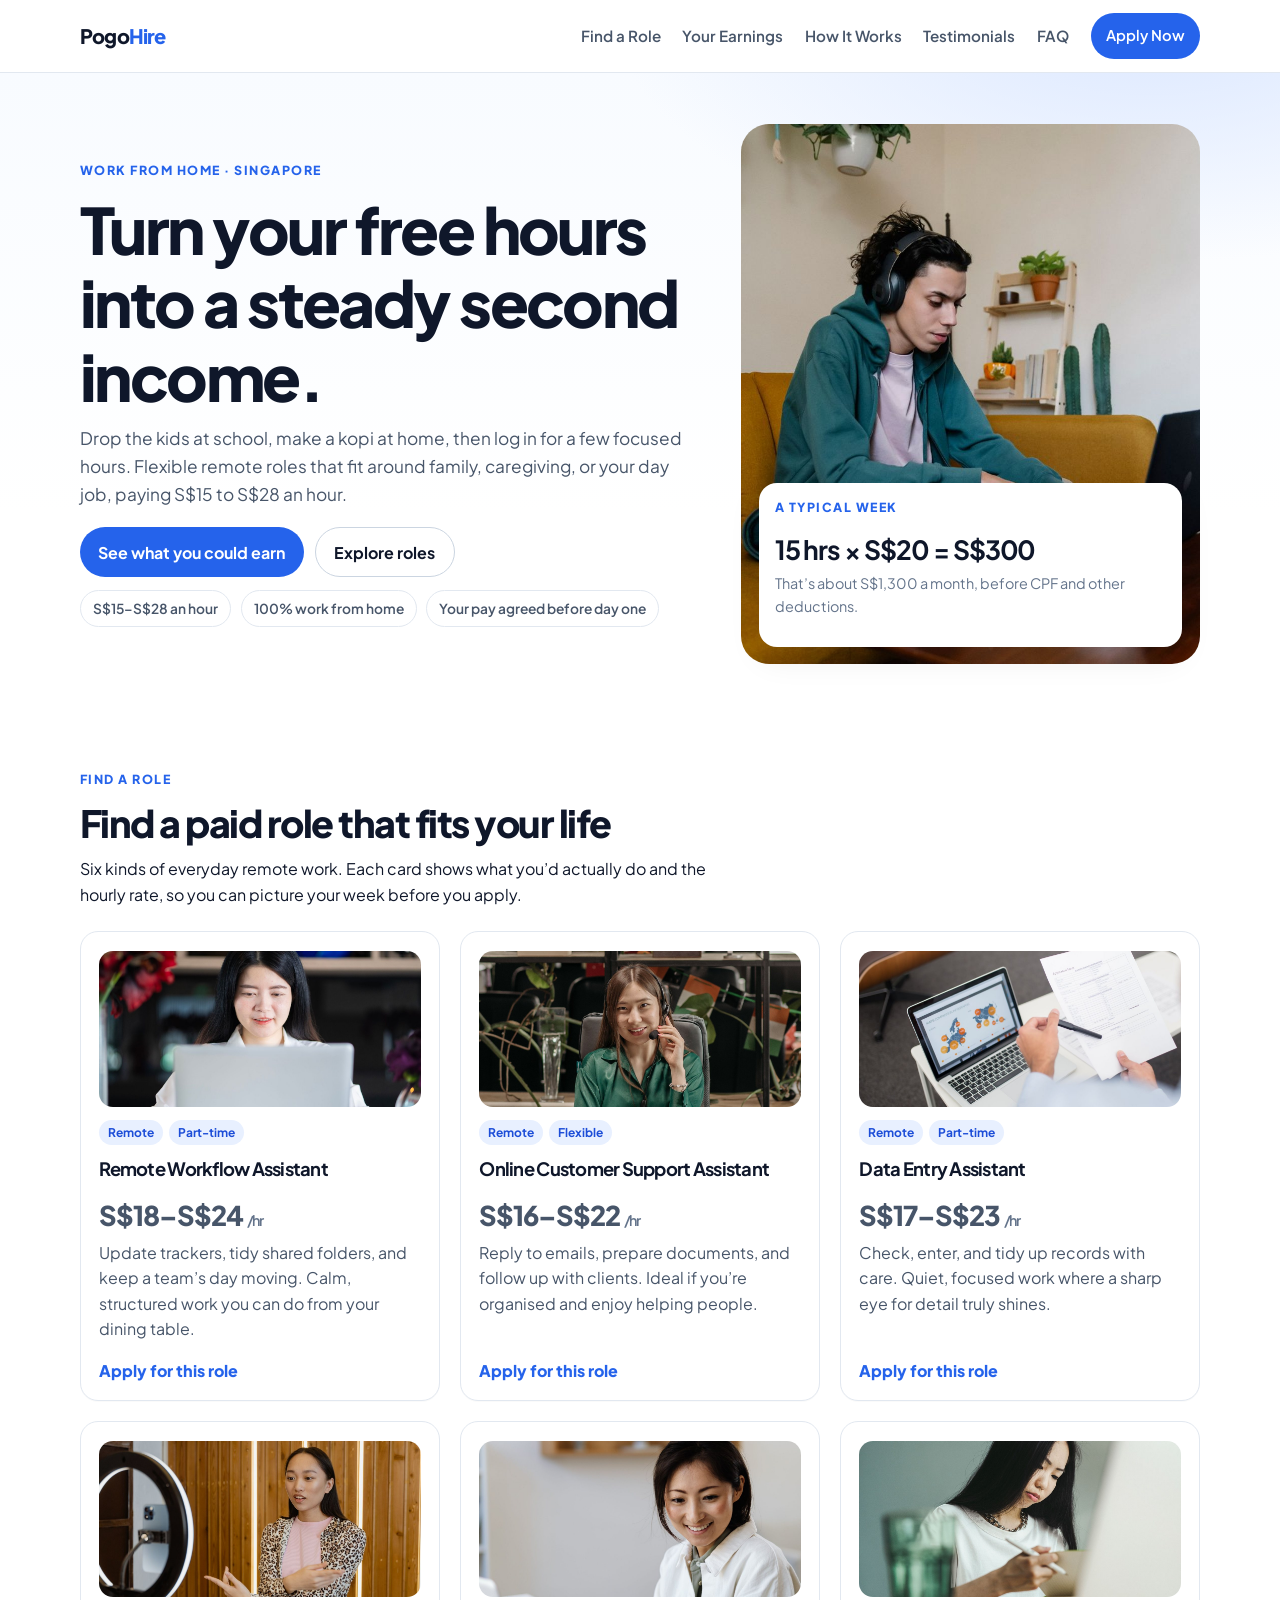
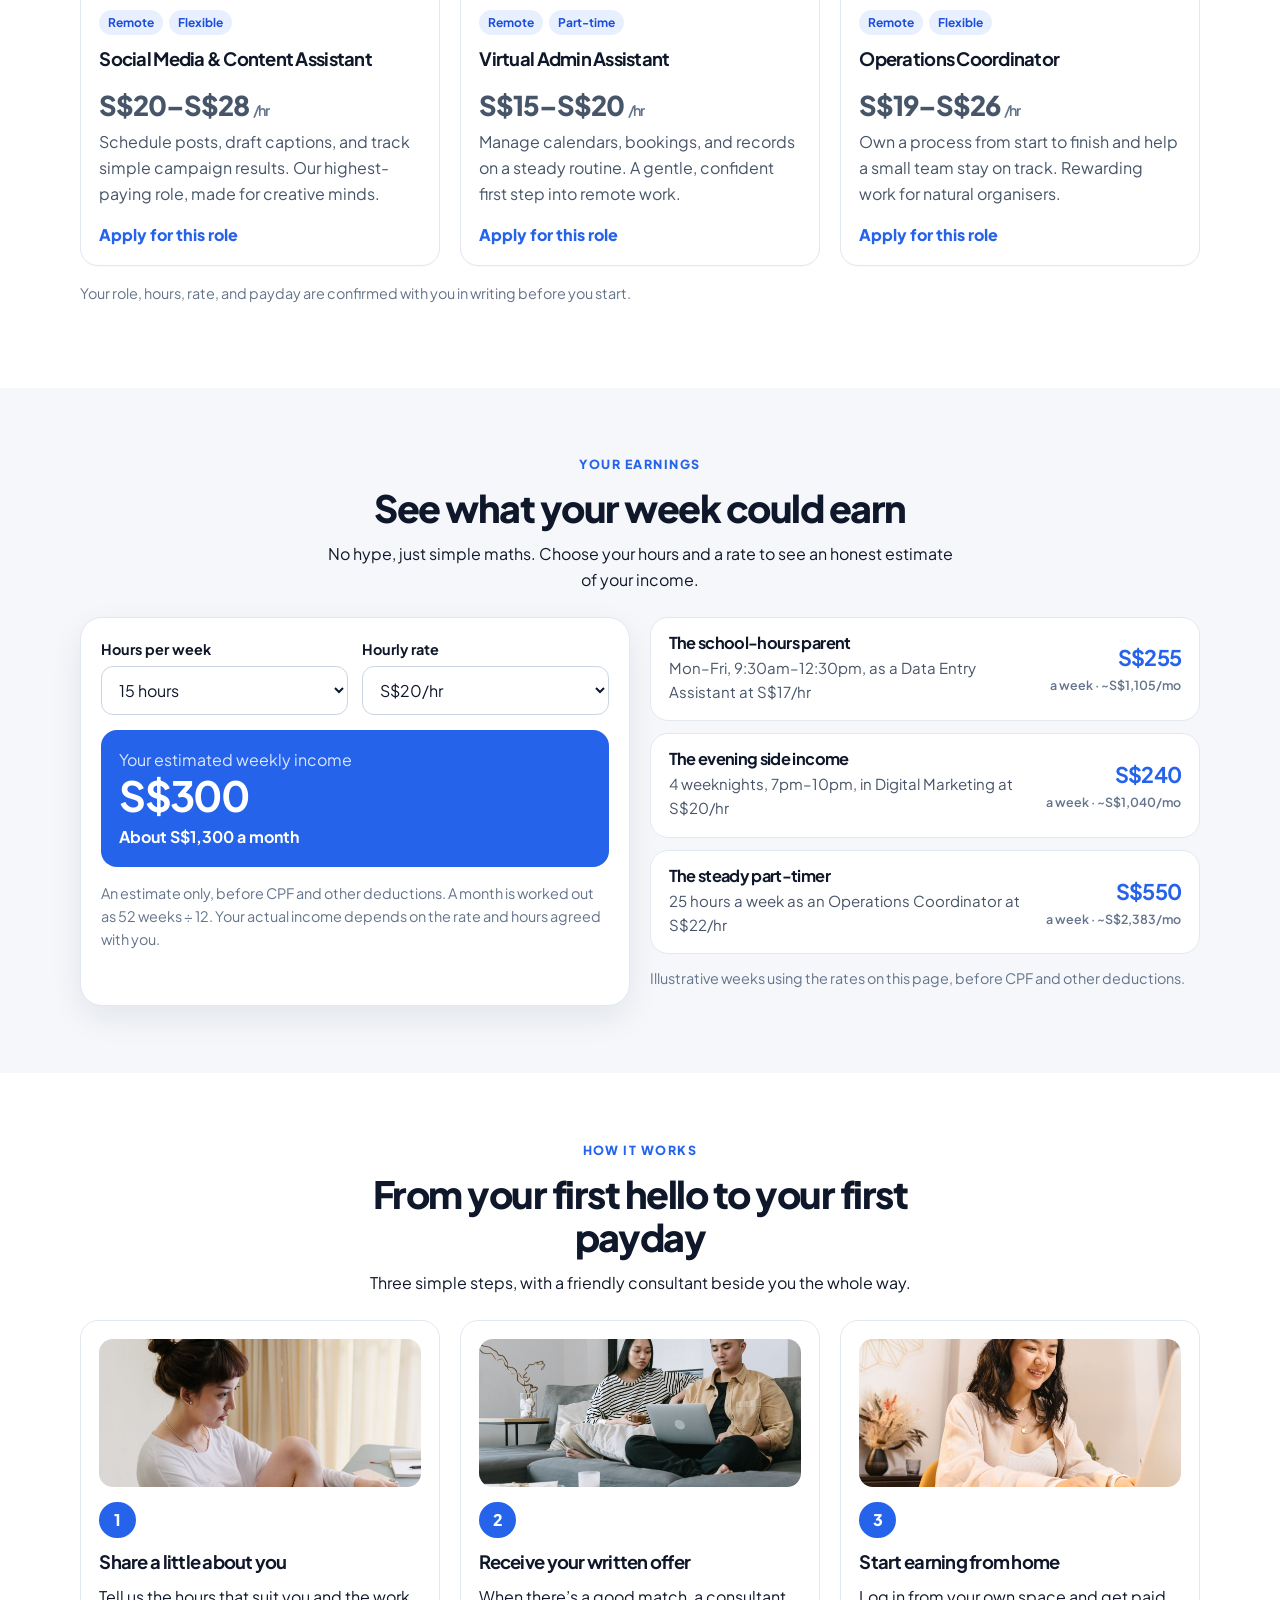
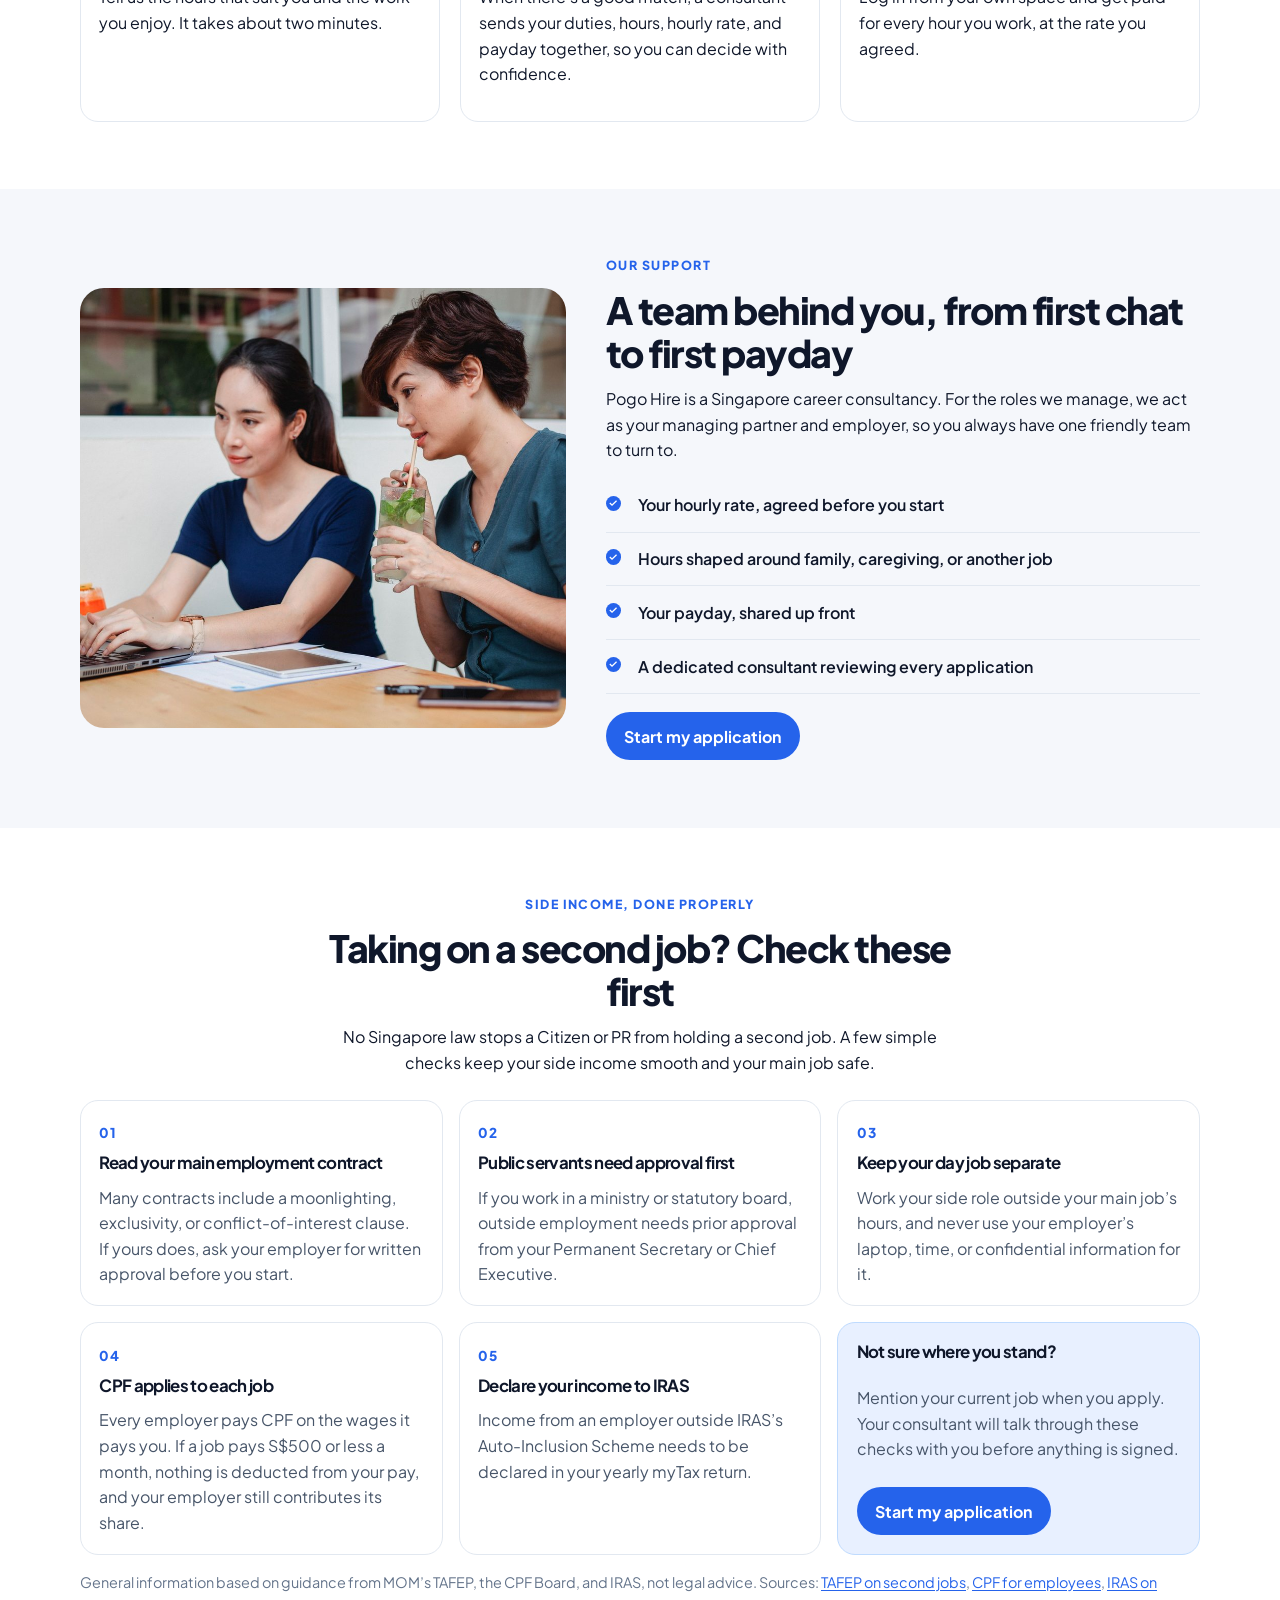
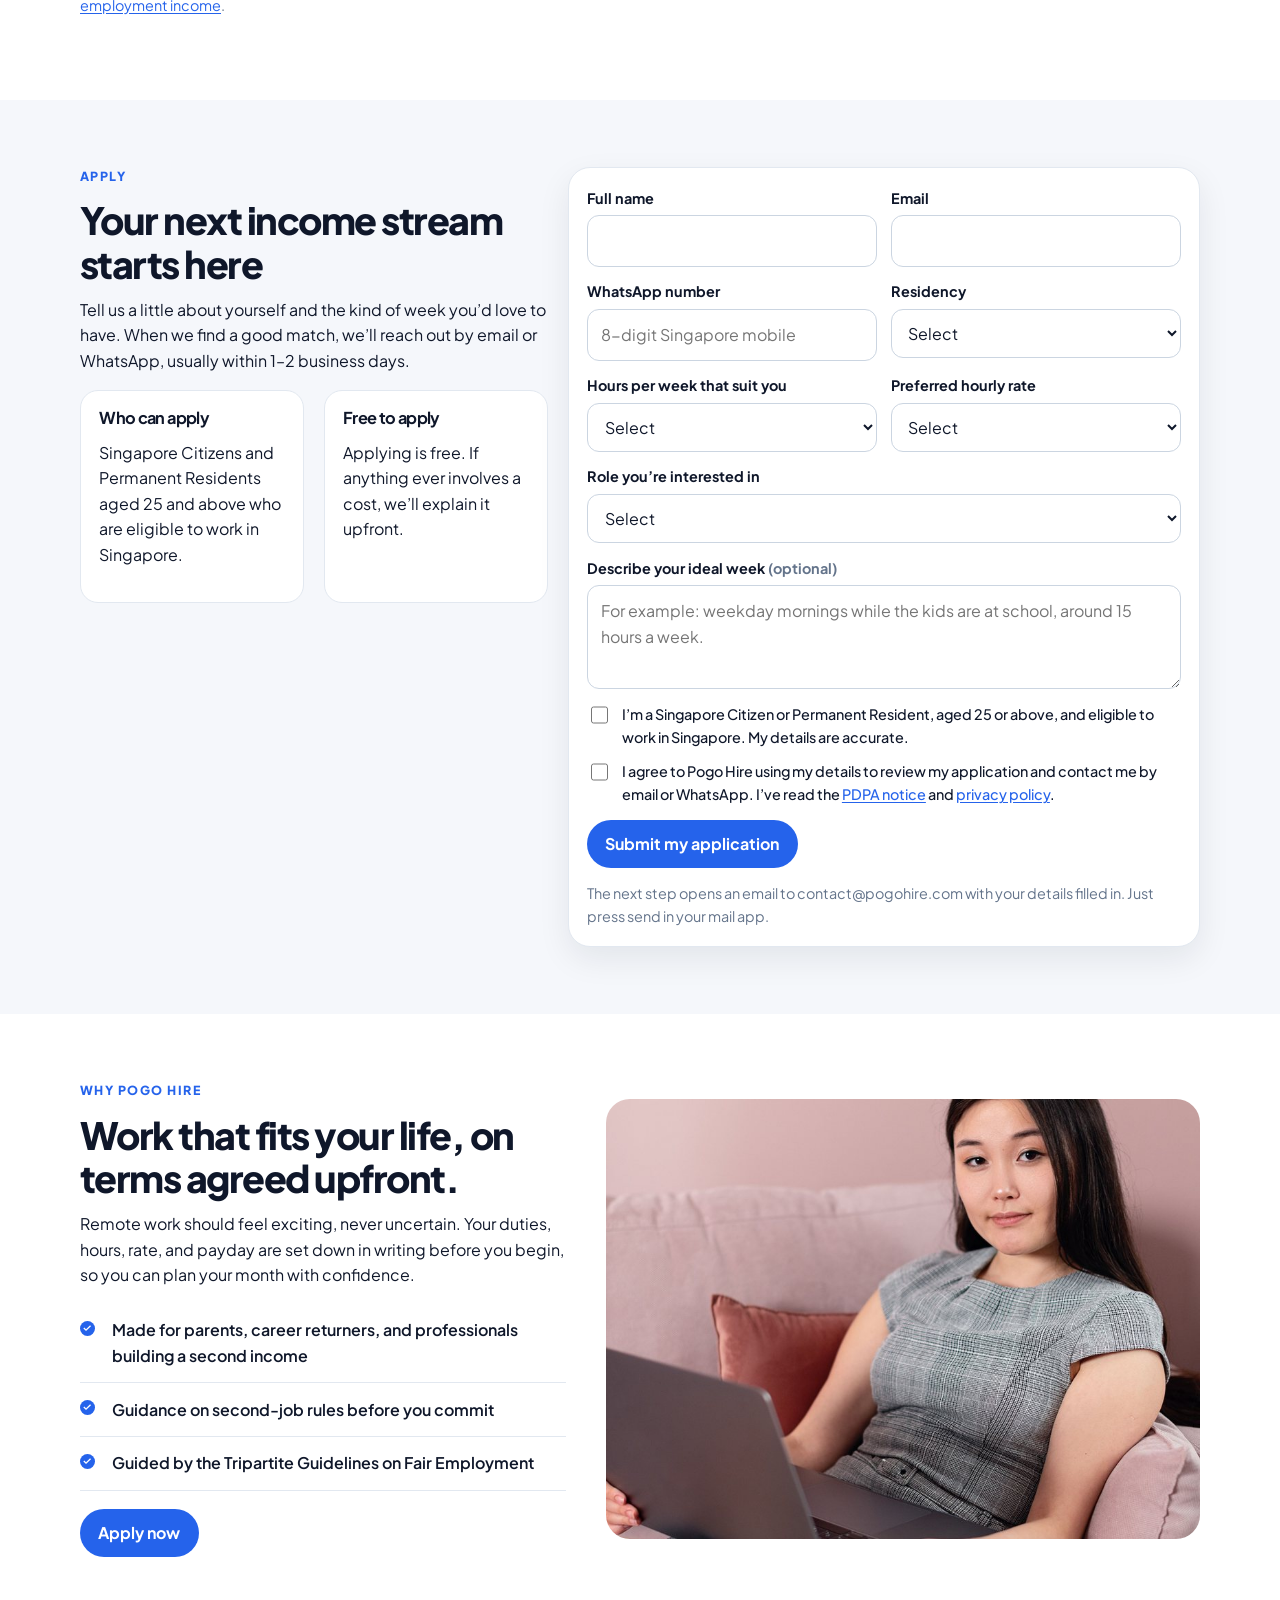
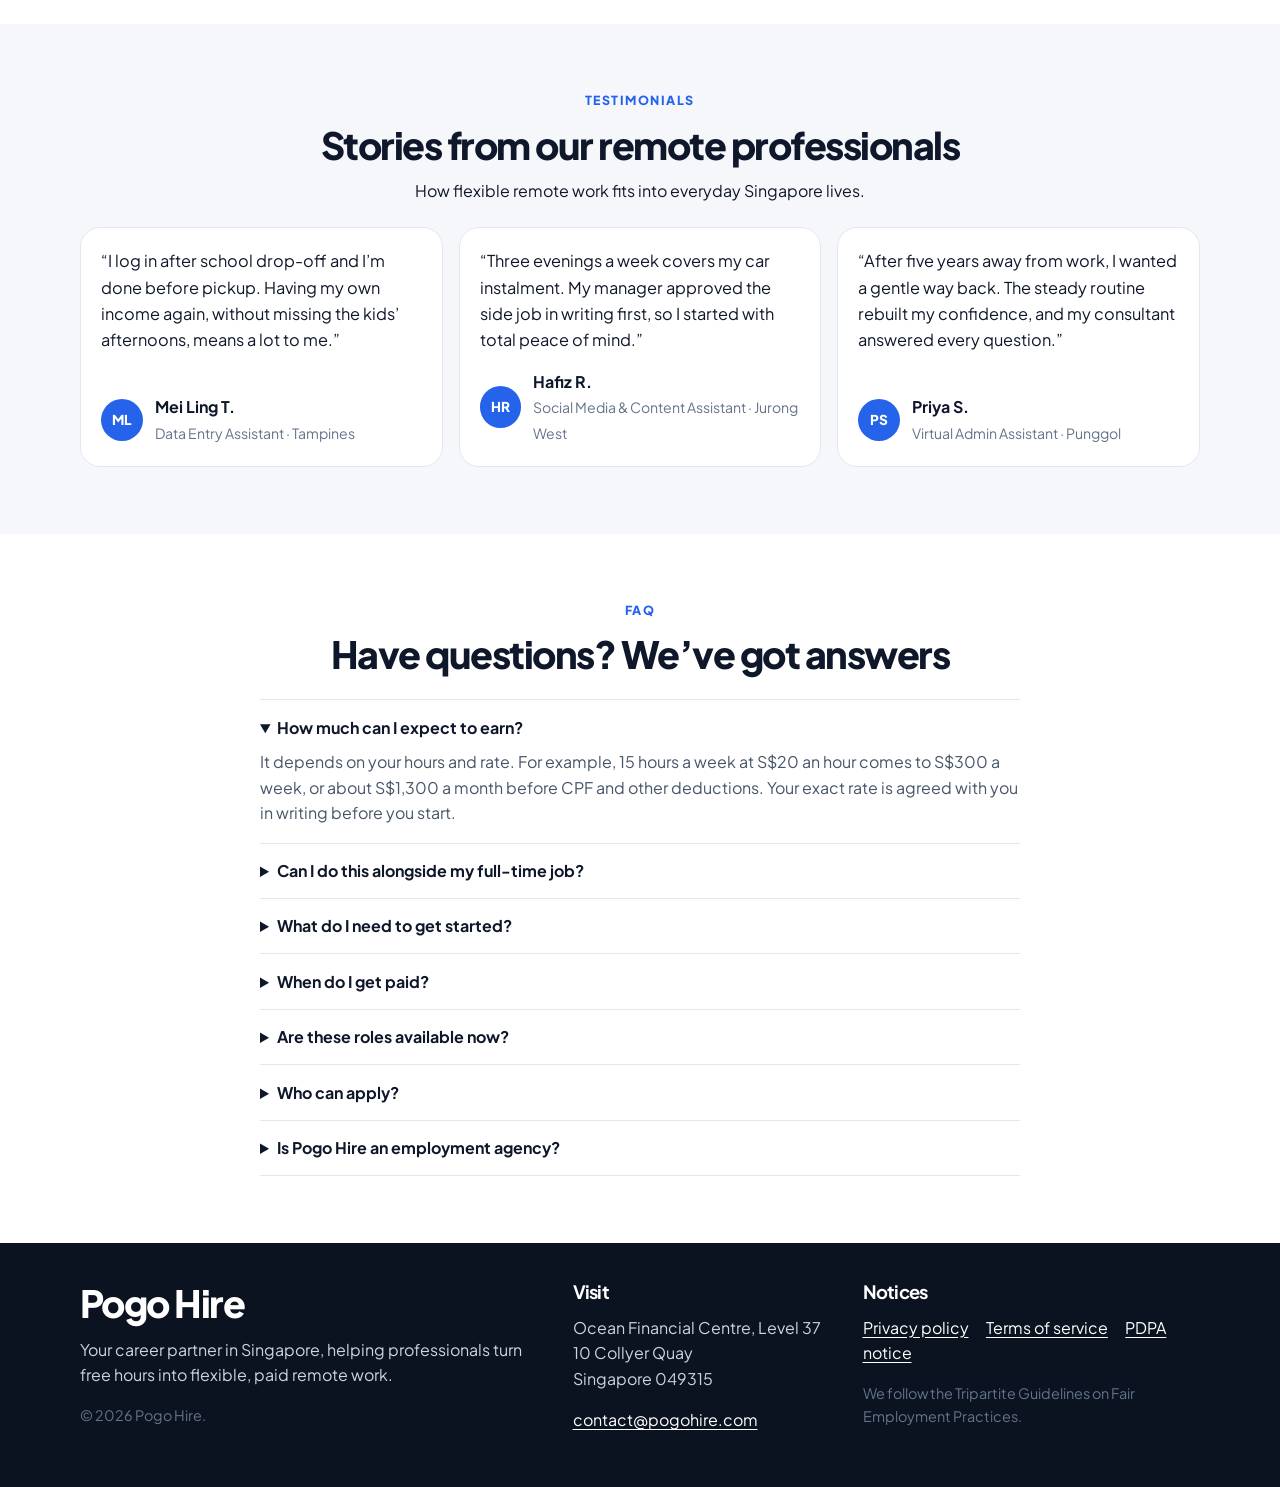
==== commit 185d81c0: "Use single-person photos for workflow, admin and operations roles Co-authored-by: wankuenlew <wankue" ====
--- a/index.html
+++ b/index.html
@@ -65,7 +65,7 @@
         </div>
         <div class="roles">
           <article class="role">
-            <img class="role-photo" src="images/role-workflow.jpg" alt="Keeping a team tracker up to date on a laptop">
+            <img class="role-photo" src="images/role-workflow.jpg" alt="Updating a shared tracker on a laptop">
             <div class="tags"><span class="tag">Remote</span><span class="tag">Part-time</span></div>
             <h3>Remote Workflow Assistant</h3>
             <p class="price">S$18–S$24 <small>/hr</small></p>
@@ -97,7 +97,7 @@
             <a class="apply" href="#enquire" data-band="S$20–S$28/hr">Apply for this role</a>
           </article>
           <article class="role">
-            <img class="role-photo" src="images/role-admin.jpg" alt="Managing schedules and bookings at a laptop">
+            <img class="role-photo" src="images/role-admin.jpg" alt="Smiling while managing schedules at a desk">
             <div class="tags"><span class="tag">Remote</span><span class="tag">Part-time</span></div>
             <h3>Virtual Admin Assistant</h3>
             <p class="price">S$15–S$20 <small>/hr</small></p>
@@ -105,7 +105,7 @@
             <a class="apply" href="#enquire" data-band="S$15–S$20/hr">Apply for this role</a>
           </article>
           <article class="role">
-            <img class="role-photo" src="images/role-process.jpg" alt="Planning tasks with sticky notes on a wall">
+            <img class="role-photo" src="images/role-process.jpg" alt="Writing a task plan in a notebook beside a laptop">
             <div class="tags"><span class="tag">Remote</span><span class="tag">Flexible</span></div>
             <h3>Operations Coordinator</h3>
             <p class="price">S$19–S$26 <small>/hr</small></p>
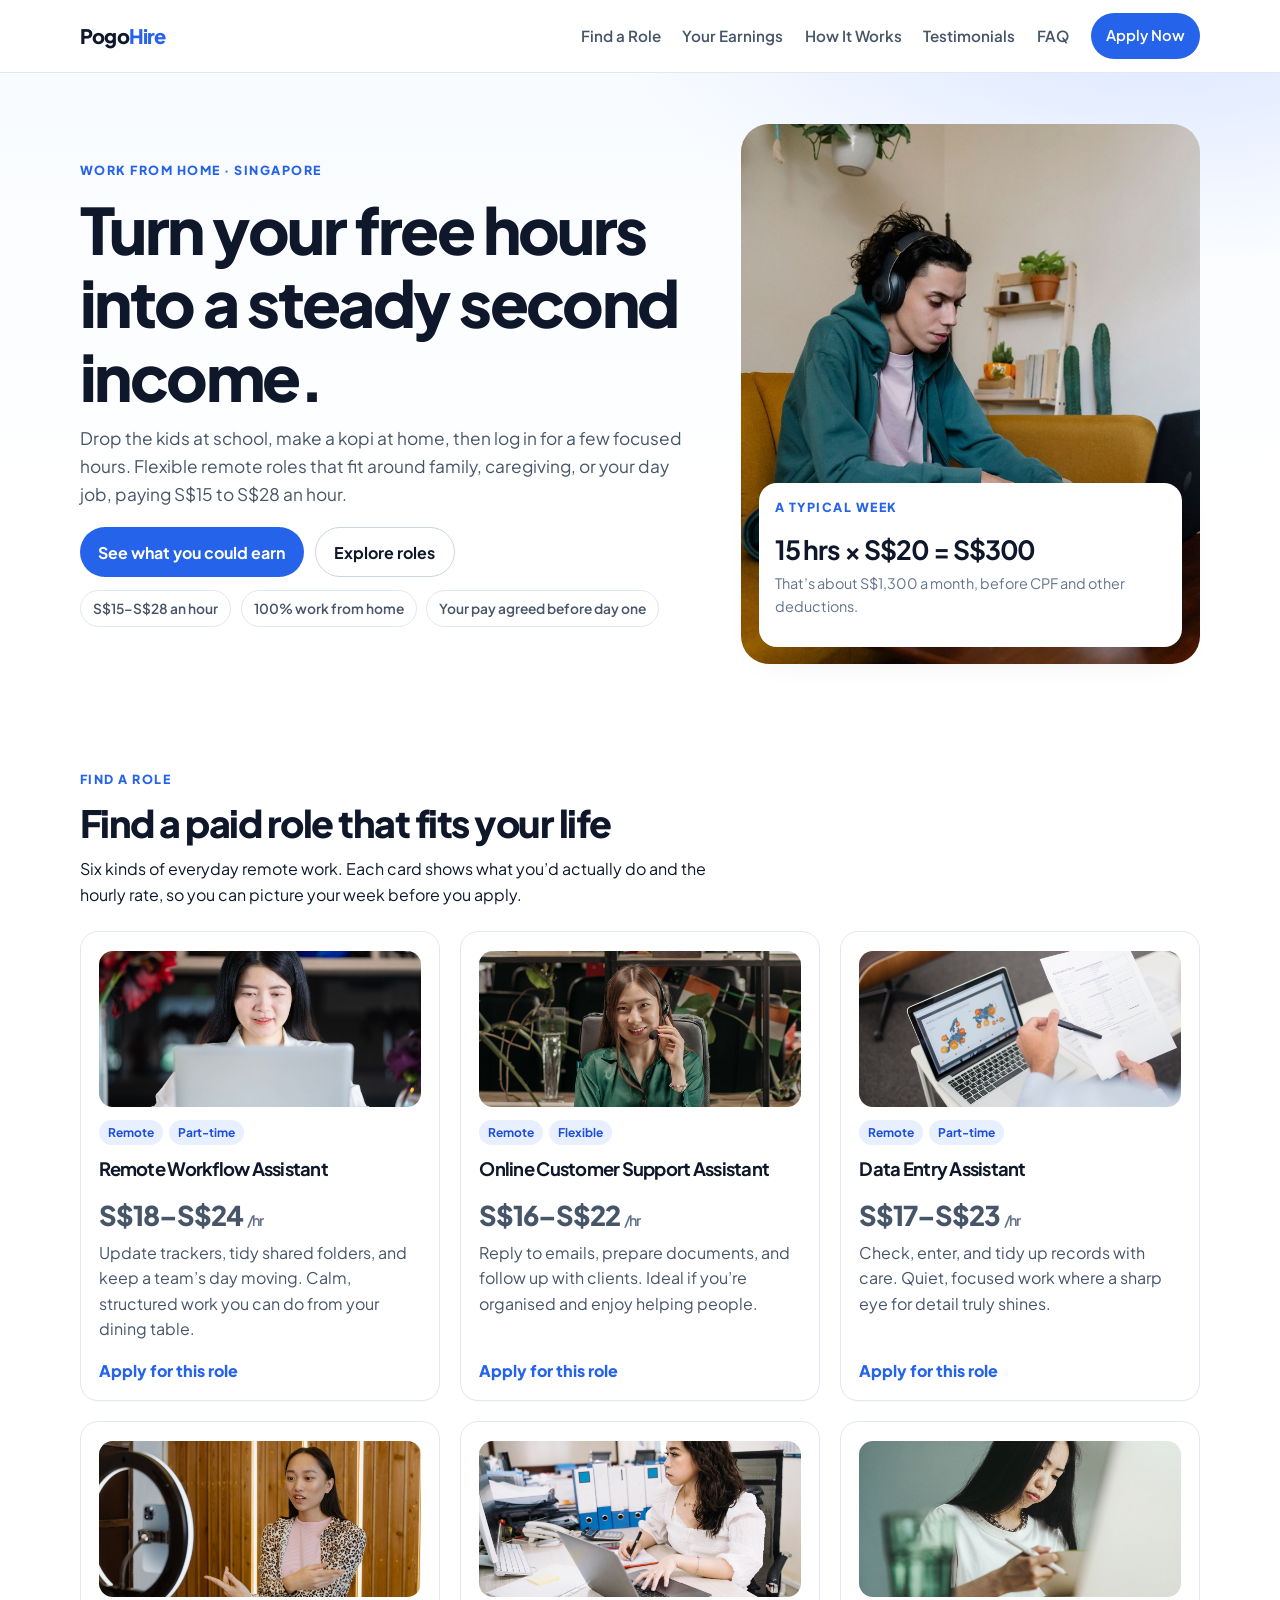
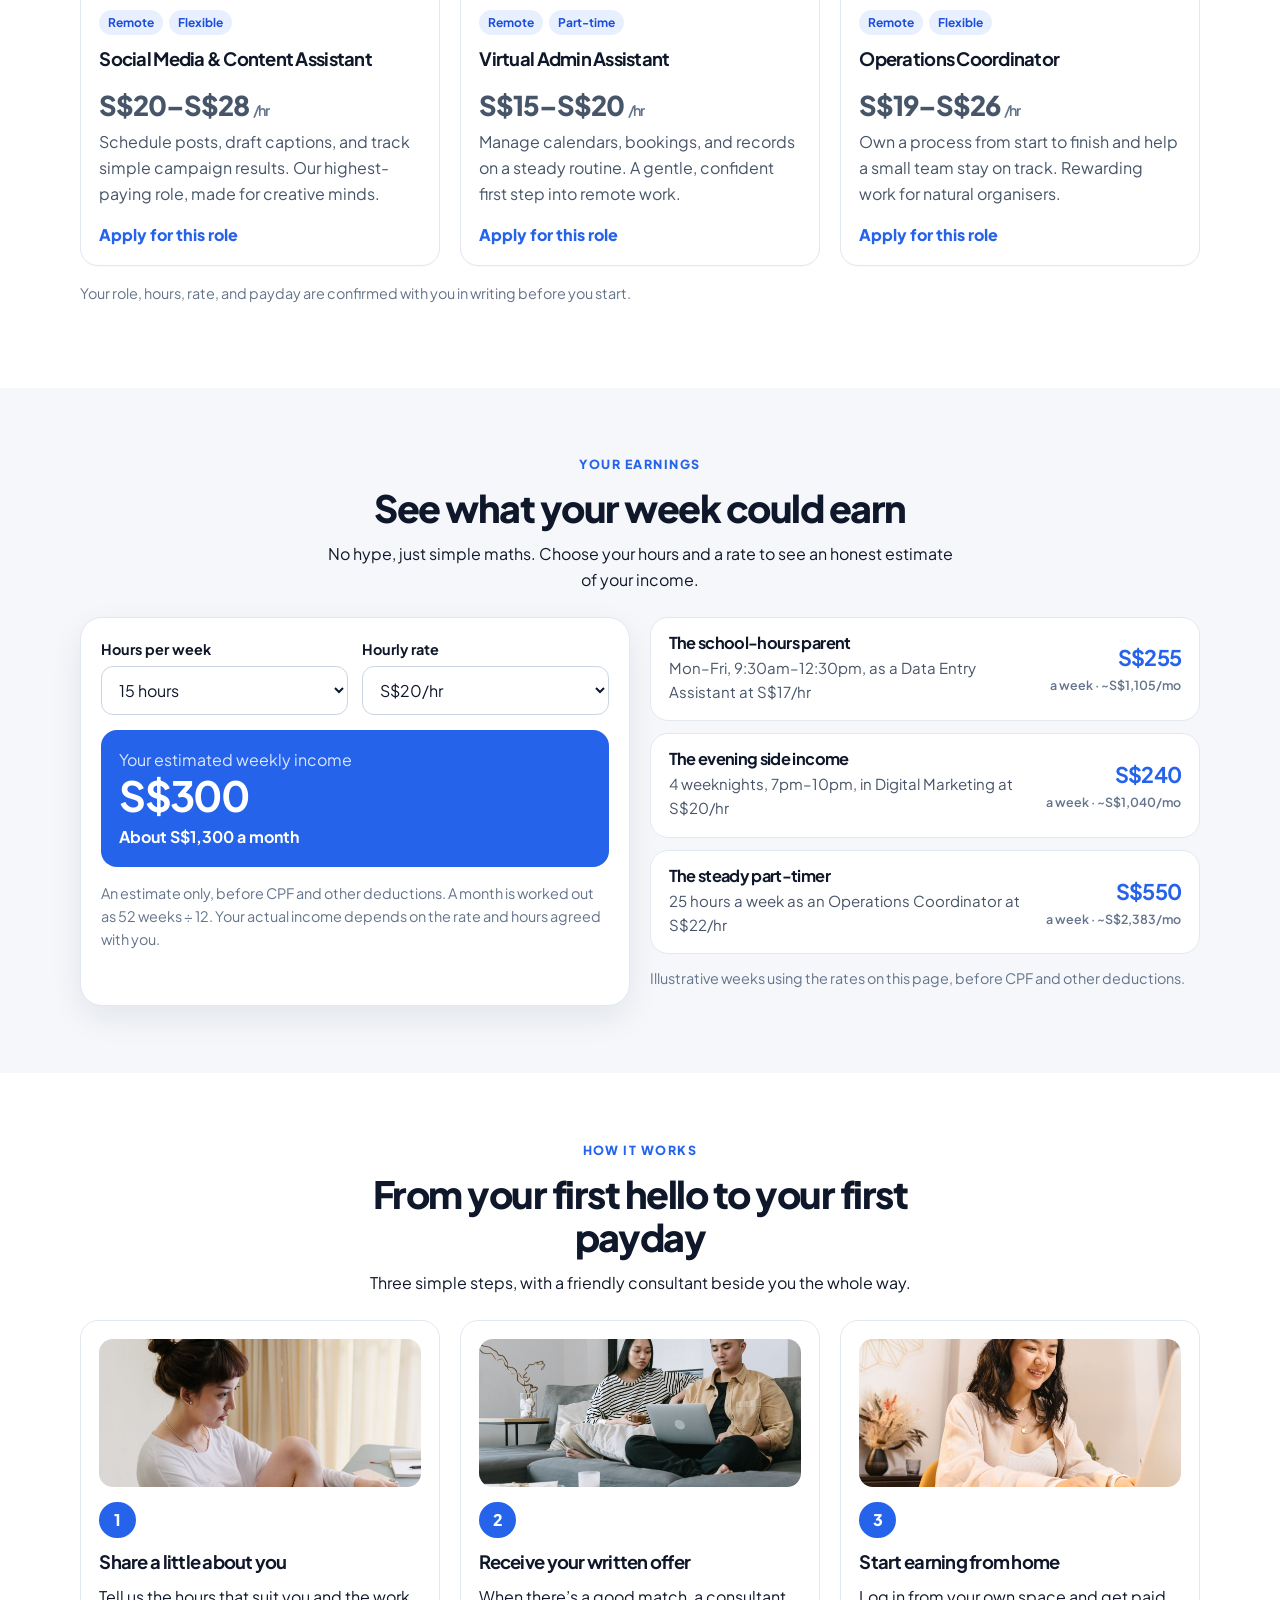
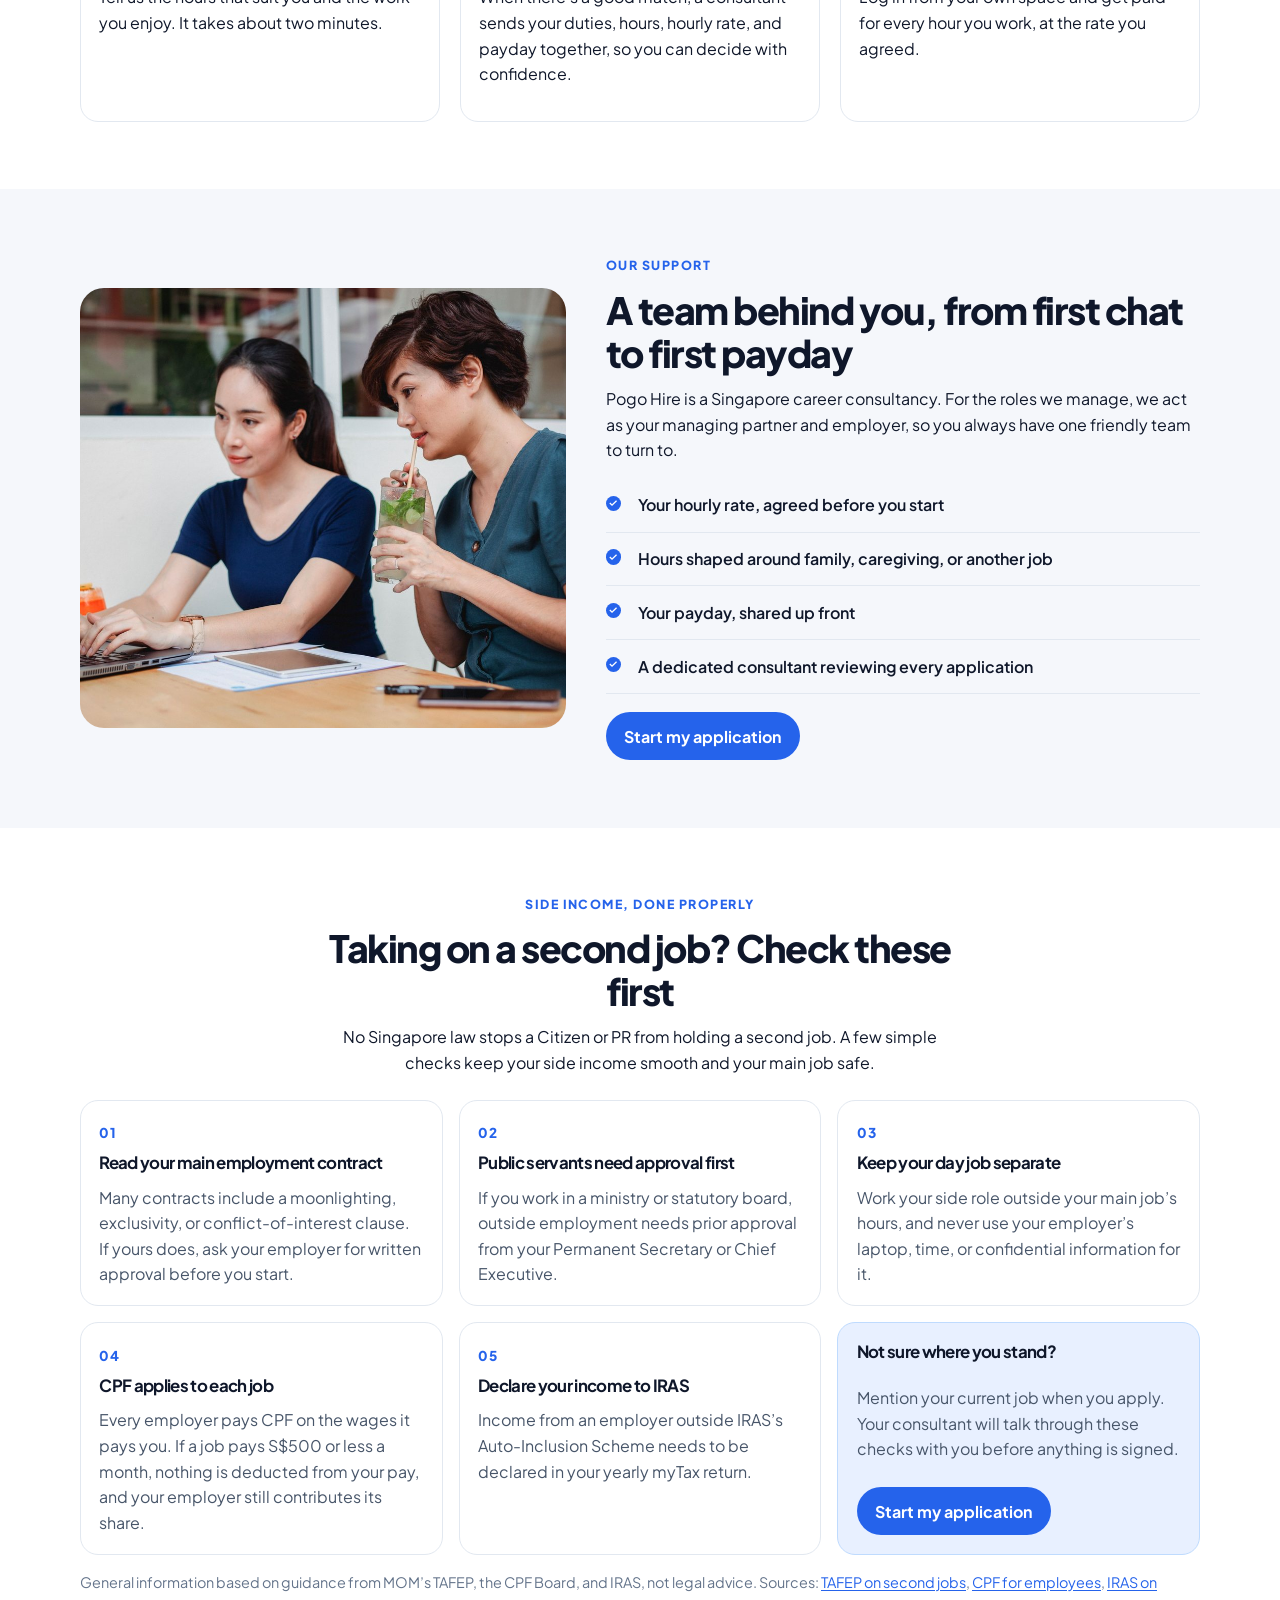
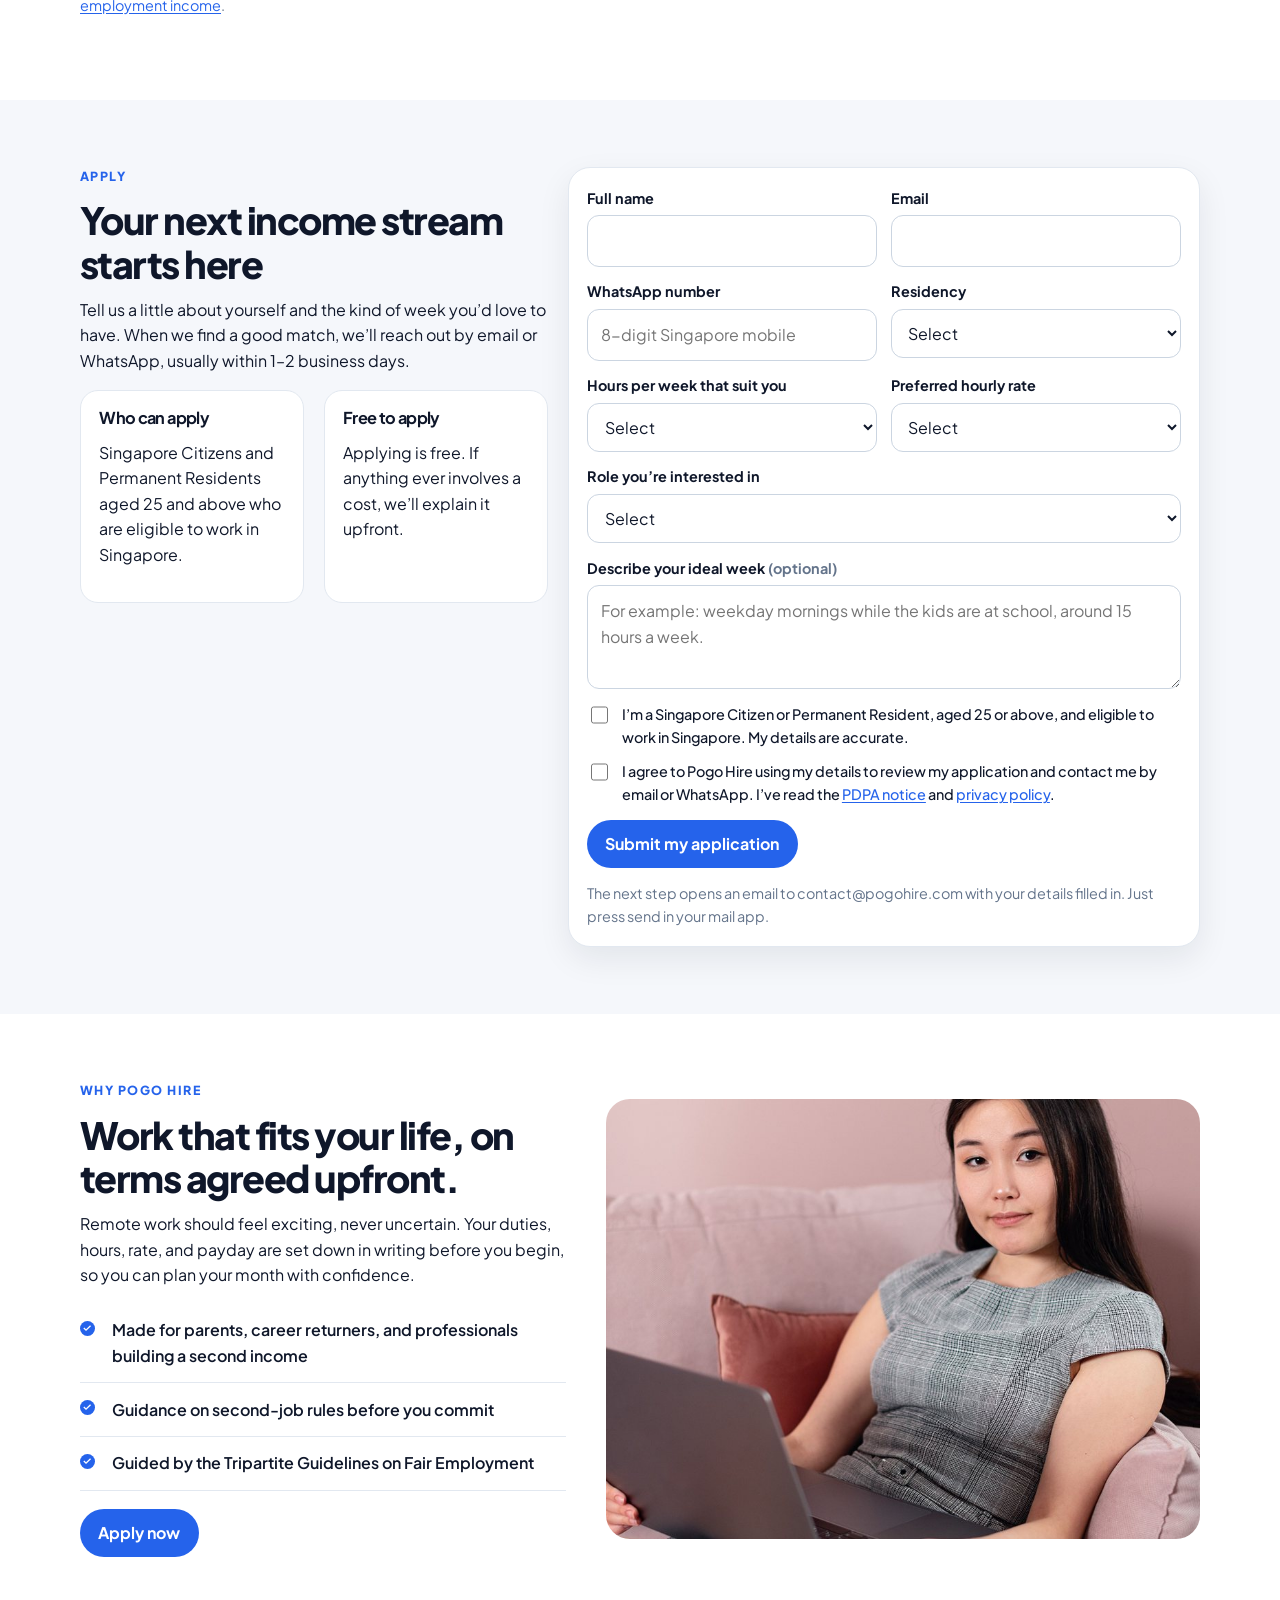
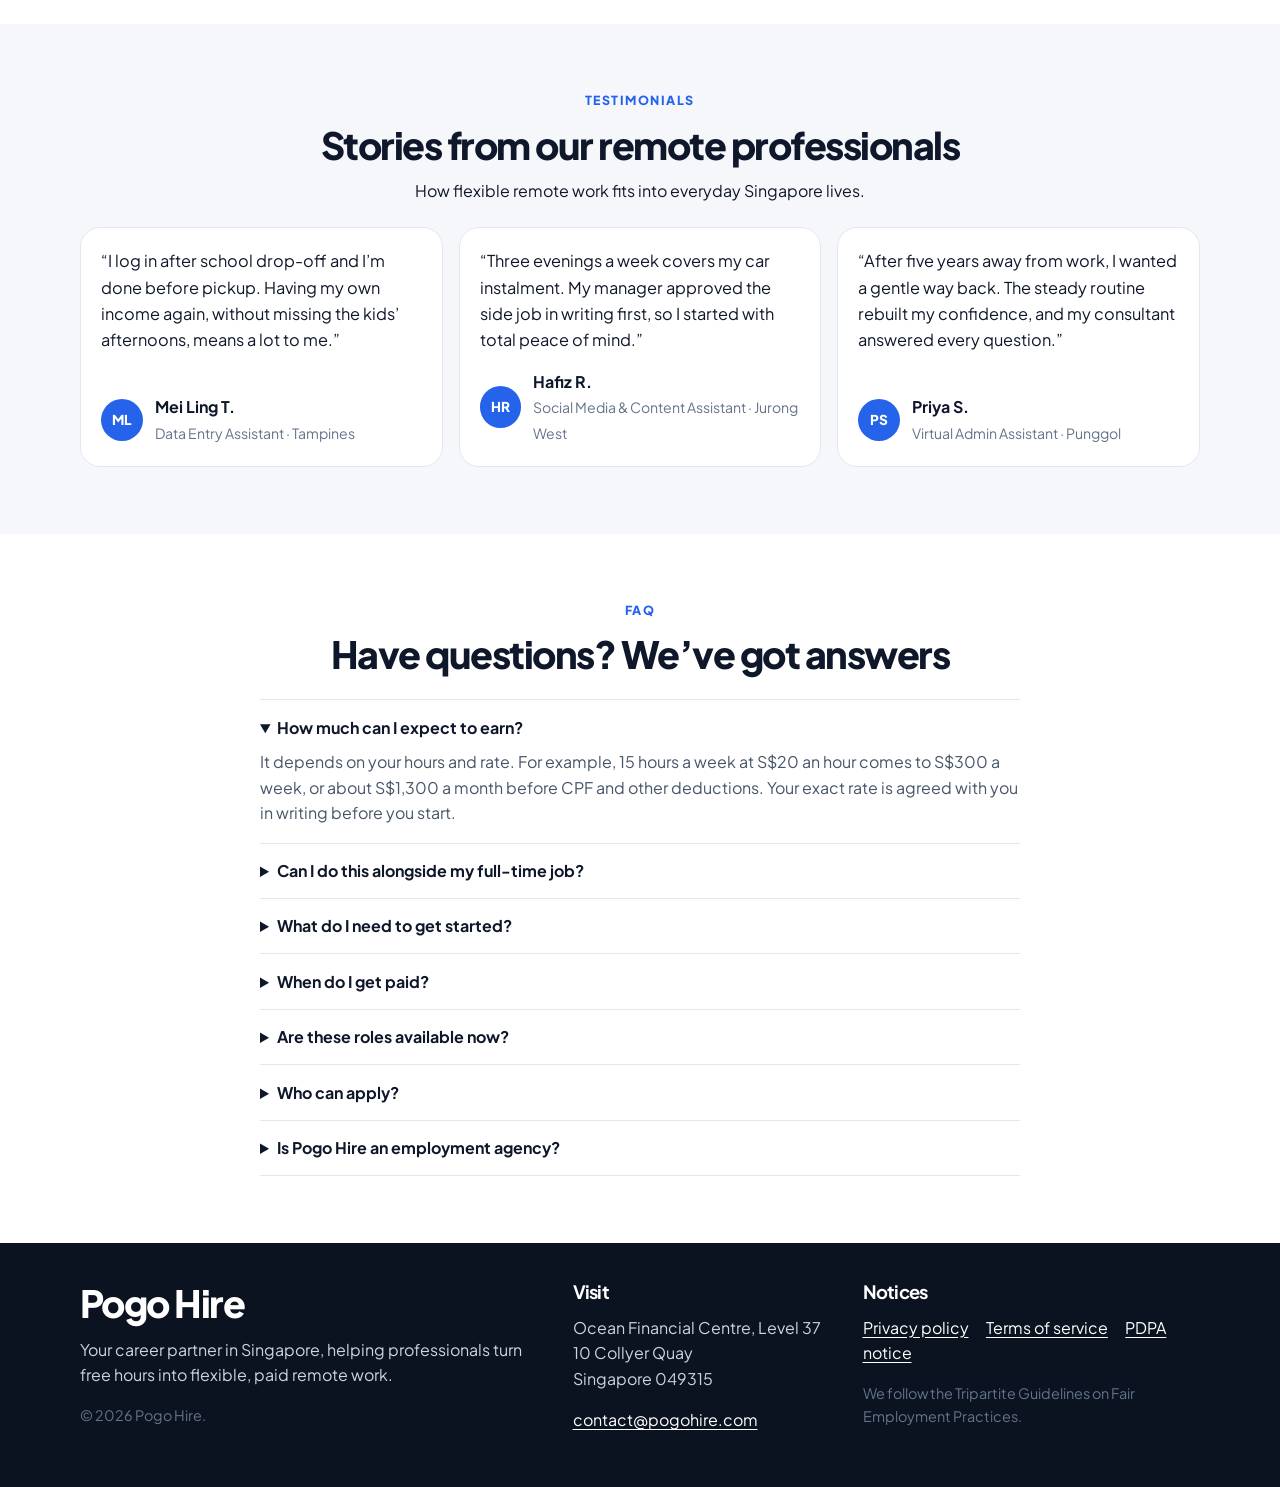
==== commit 81d9a616: "New Virtual Admin Assistant photo Co-authored-by: wankuenlew <wankuenlew@users.noreply.github.com>" ====
--- a/index.html
+++ b/index.html
@@ -97,7 +97,7 @@
             <a class="apply" href="#enquire" data-band="S$20–S$28/hr">Apply for this role</a>
           </article>
           <article class="role">
-            <img class="role-photo" src="images/role-admin.jpg" alt="Smiling while managing schedules at a desk">
+            <img class="role-photo" src="images/role-admin.jpg" alt="Handling paperwork and records at an office desk">
             <div class="tags"><span class="tag">Remote</span><span class="tag">Part-time</span></div>
             <h3>Virtual Admin Assistant</h3>
             <p class="price">S$15–S$20 <small>/hr</small></p>
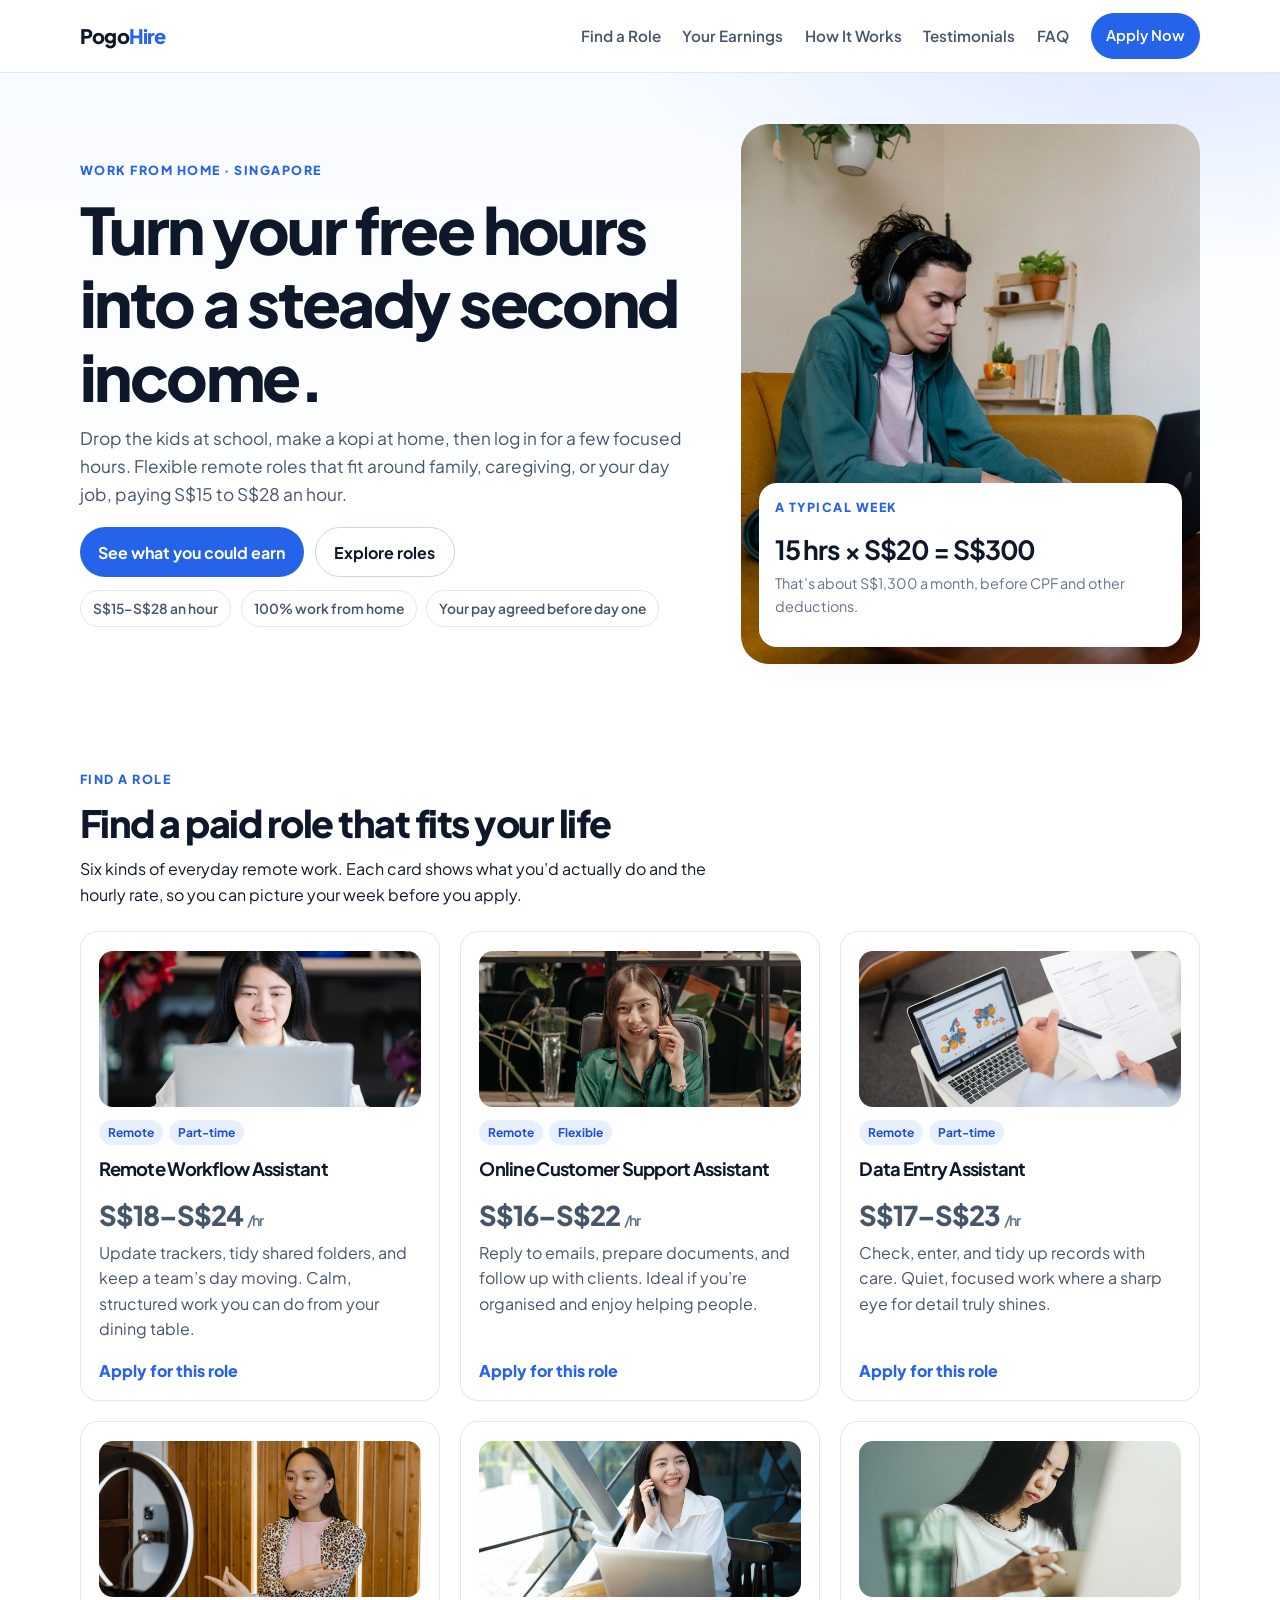
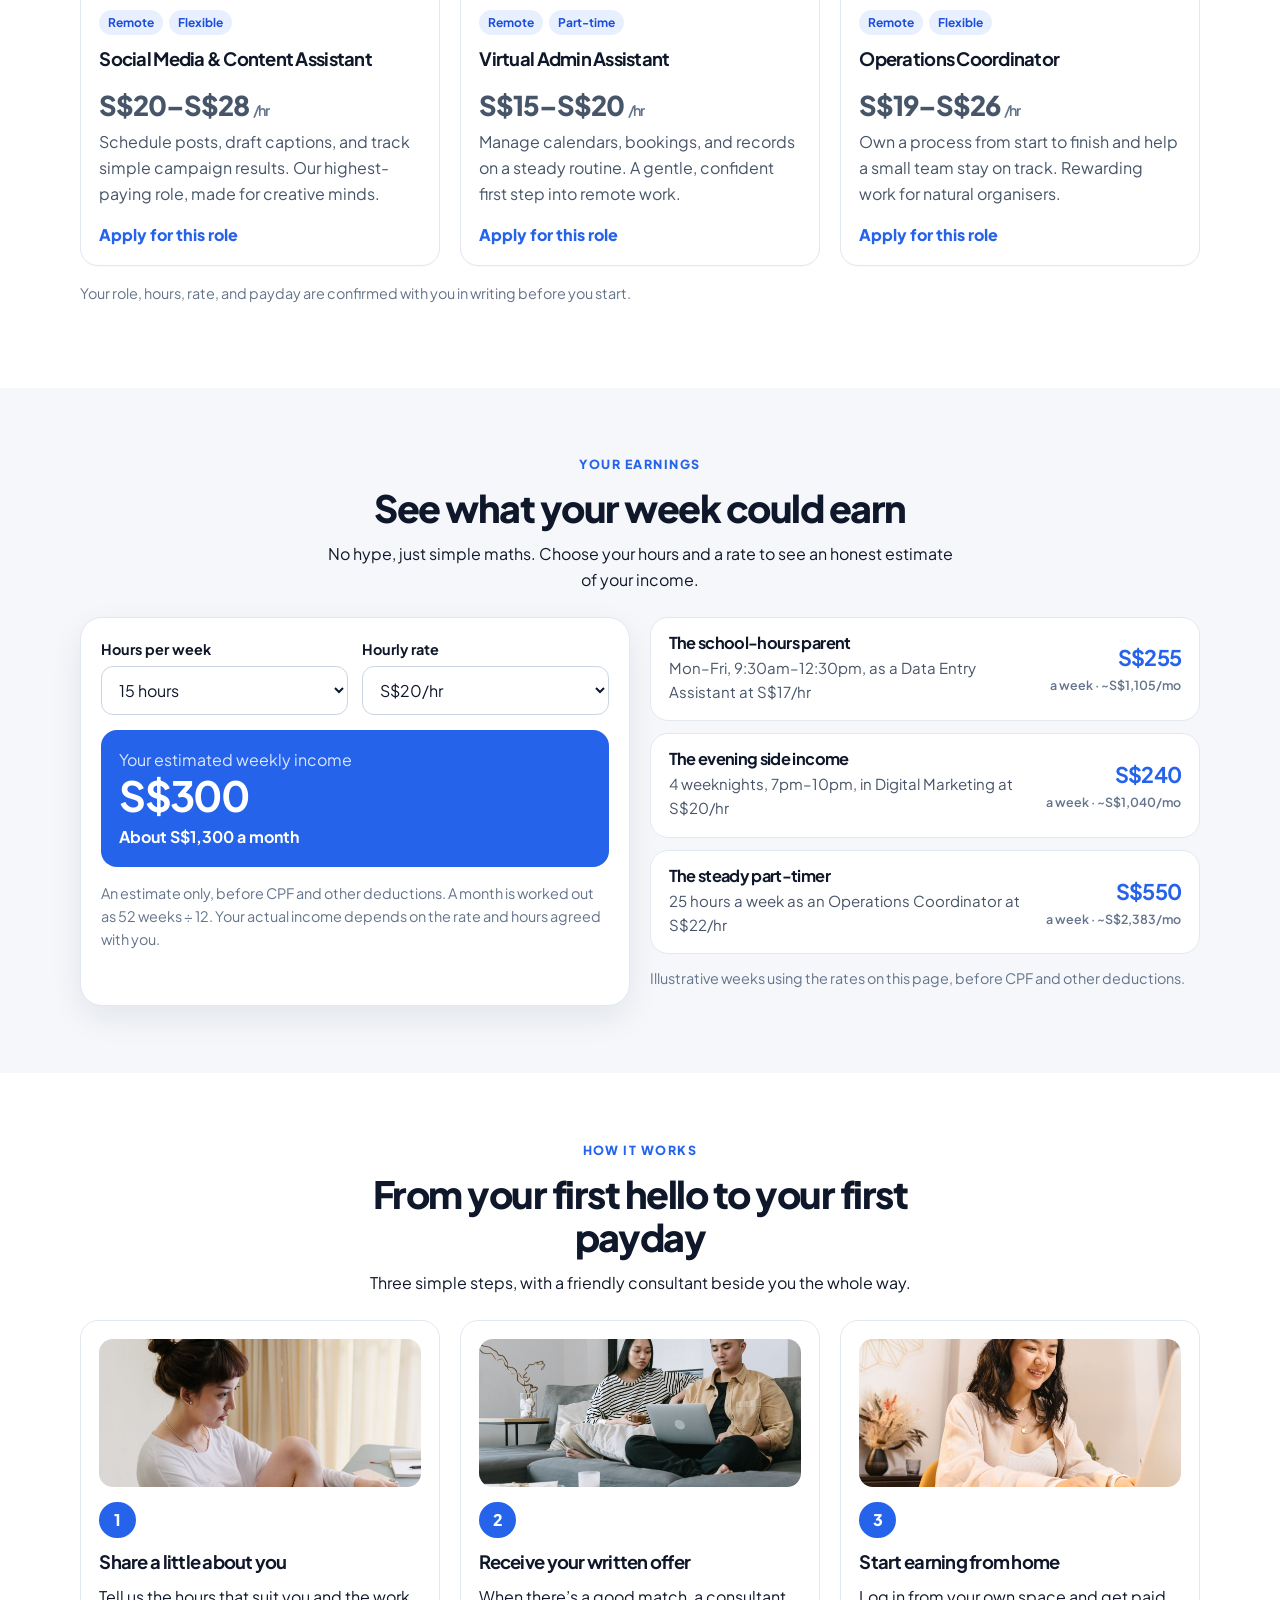
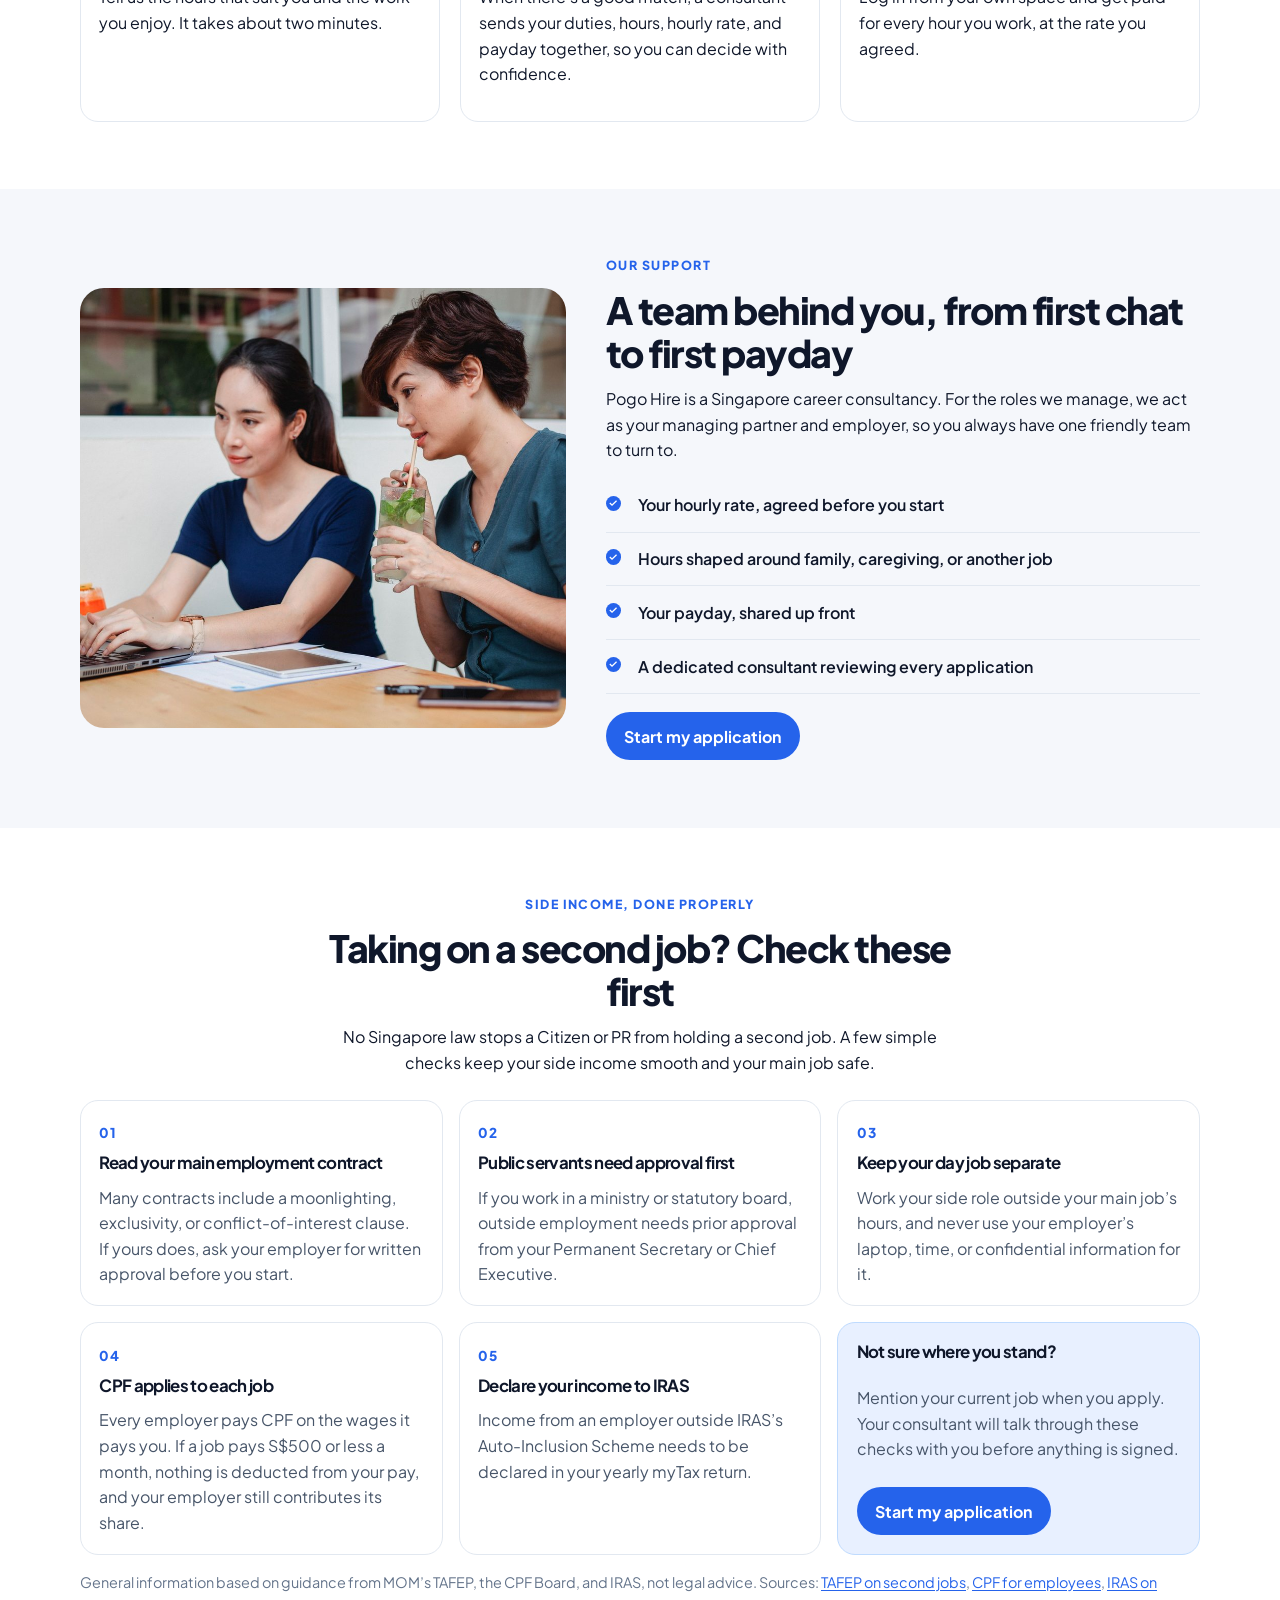
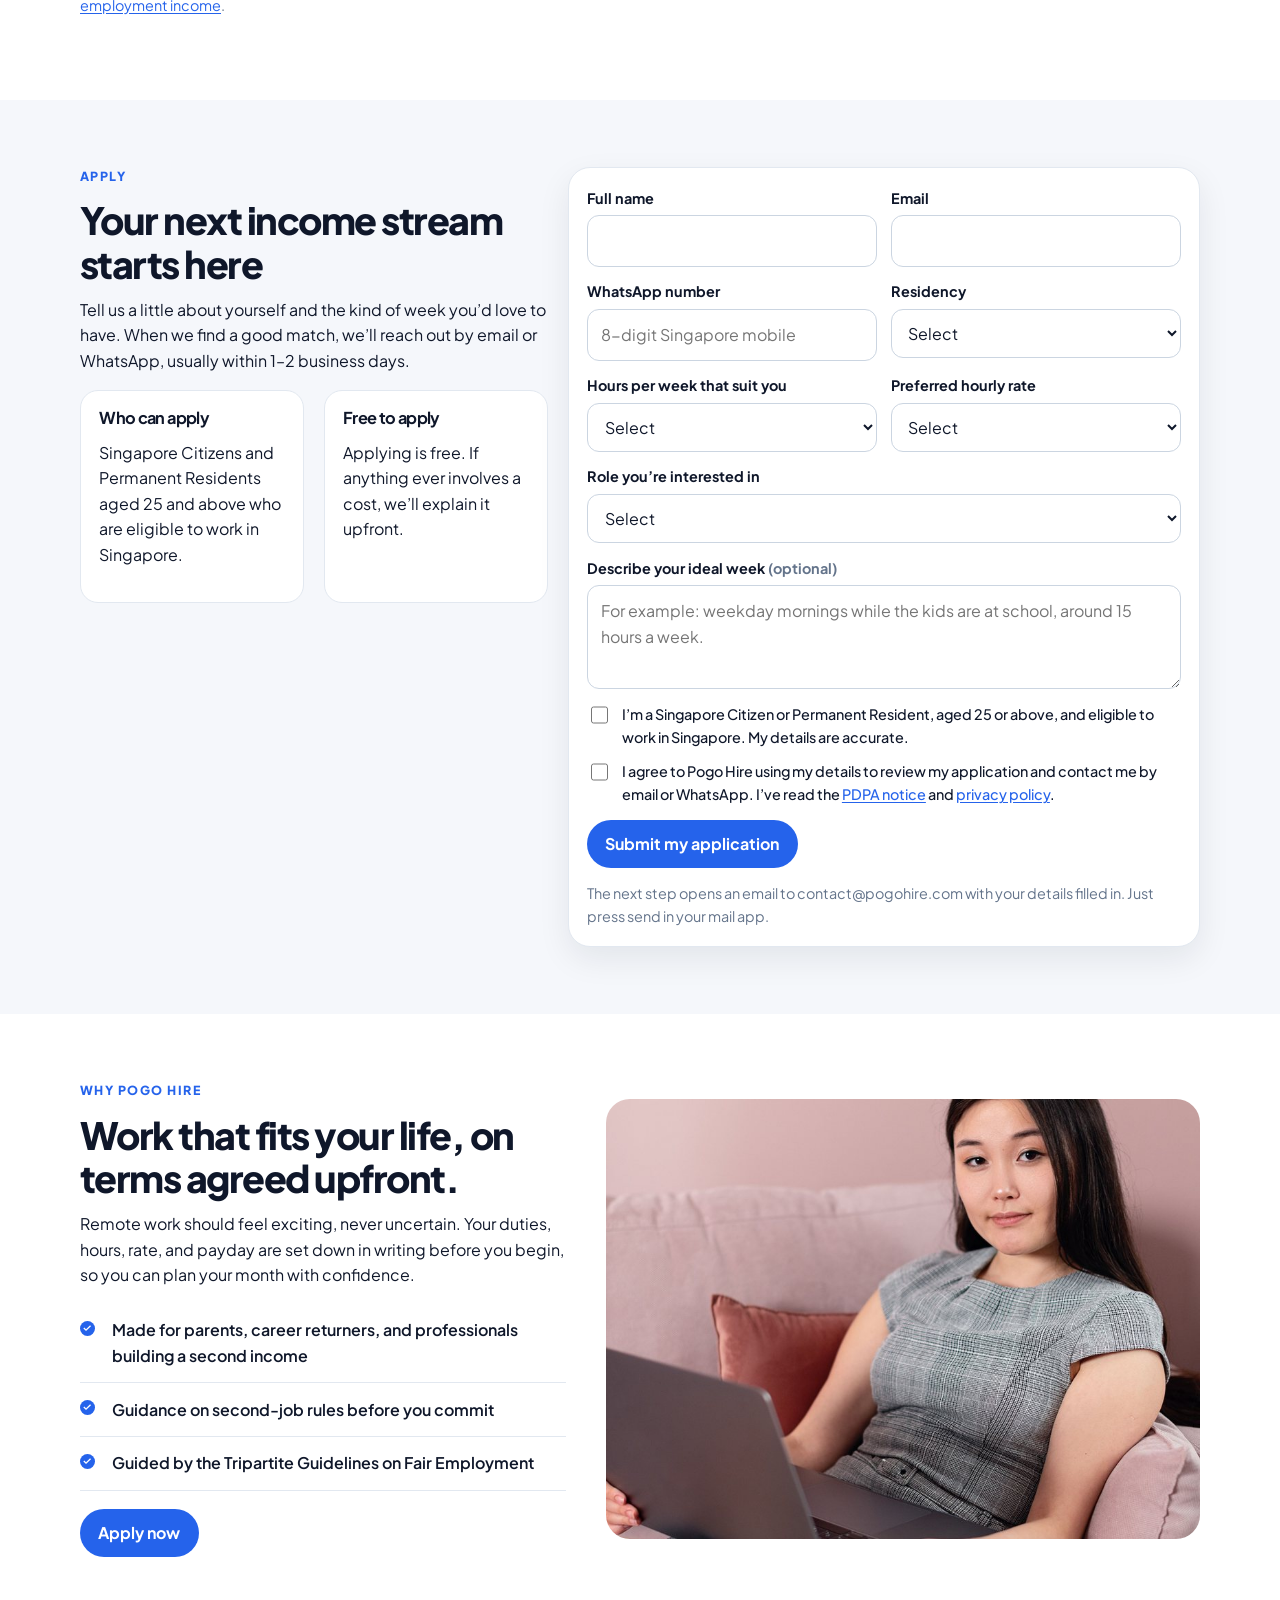
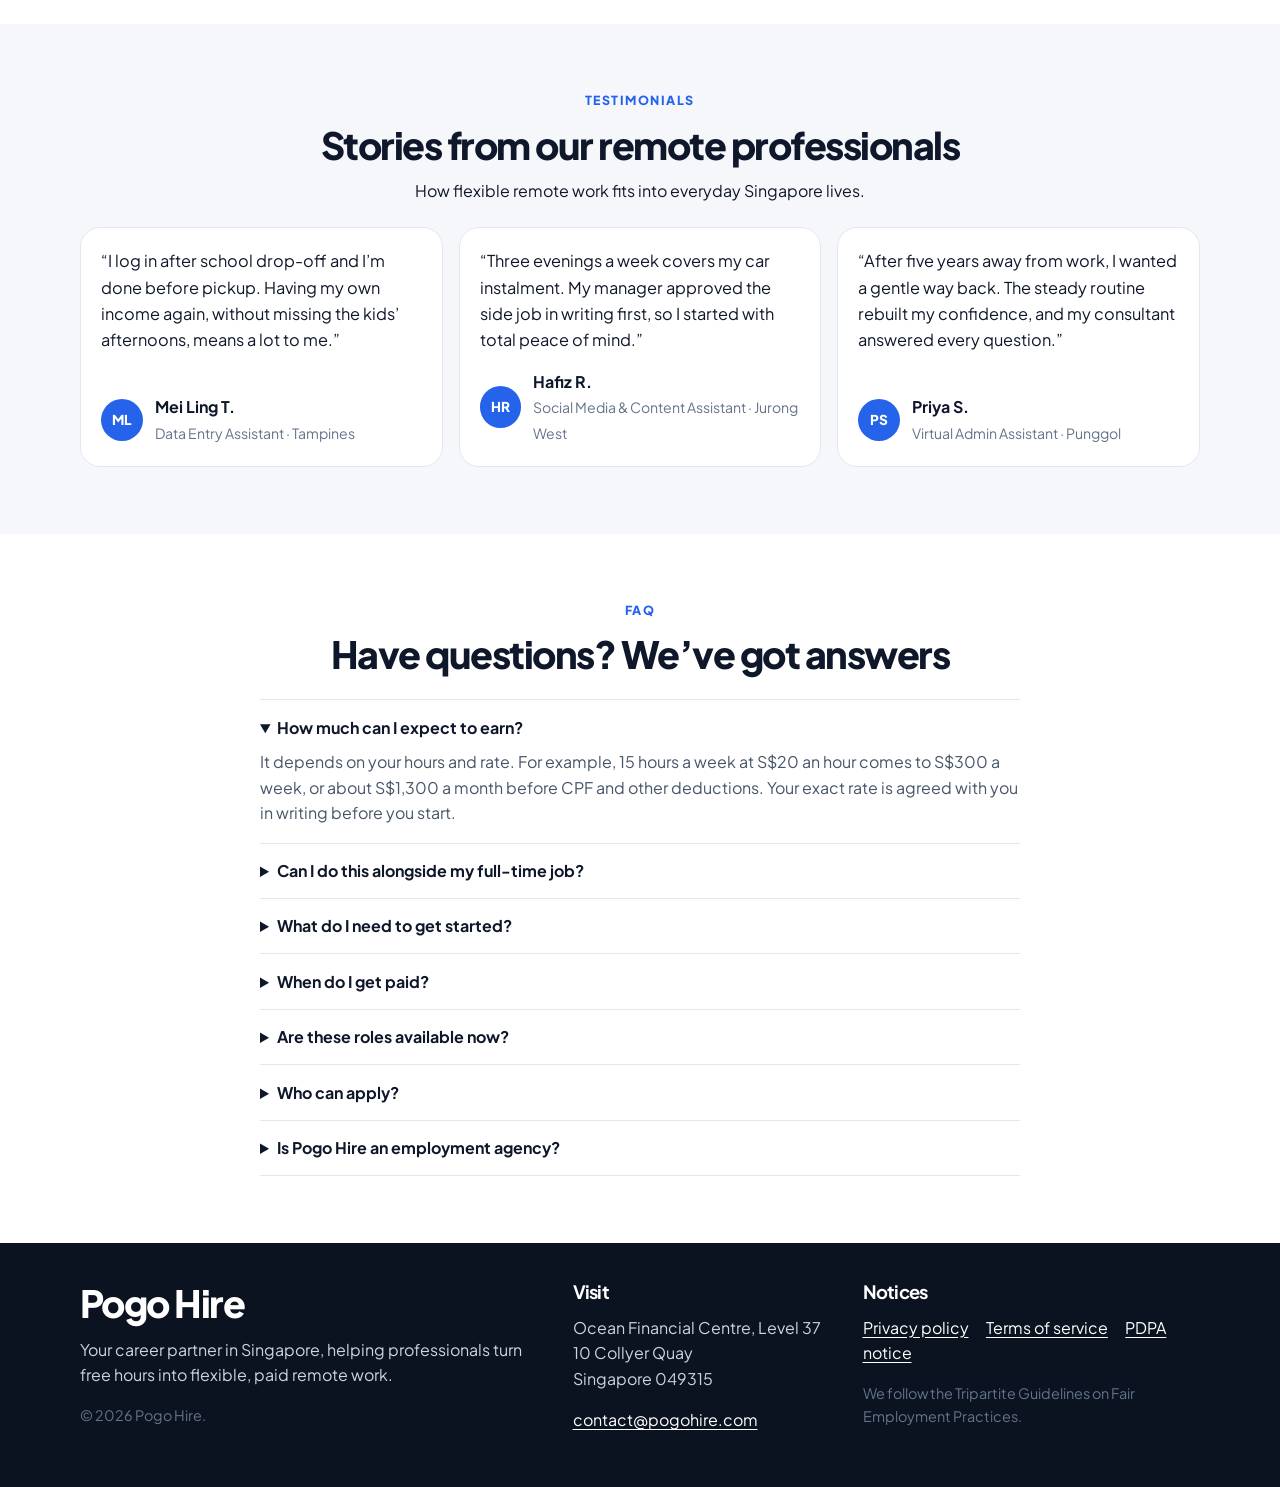
==== commit 56ea5d0f: "Remote cafe photo for Virtual Admin Assistant Co-authored-by: wankuenlew <wankuenlew@users.noreply.g" ====
--- a/index.html
+++ b/index.html
@@ -97,7 +97,7 @@
             <a class="apply" href="#enquire" data-band="S$20–S$28/hr">Apply for this role</a>
           </article>
           <article class="role">
-            <img class="role-photo" src="images/role-admin.jpg" alt="Handling paperwork and records at an office desk">
+            <img class="role-photo" src="images/role-admin.jpg" alt="Managing bookings by phone and laptop from a café">
             <div class="tags"><span class="tag">Remote</span><span class="tag">Part-time</span></div>
             <h3>Virtual Admin Assistant</h3>
             <p class="price">S$15–S$20 <small>/hr</small></p>
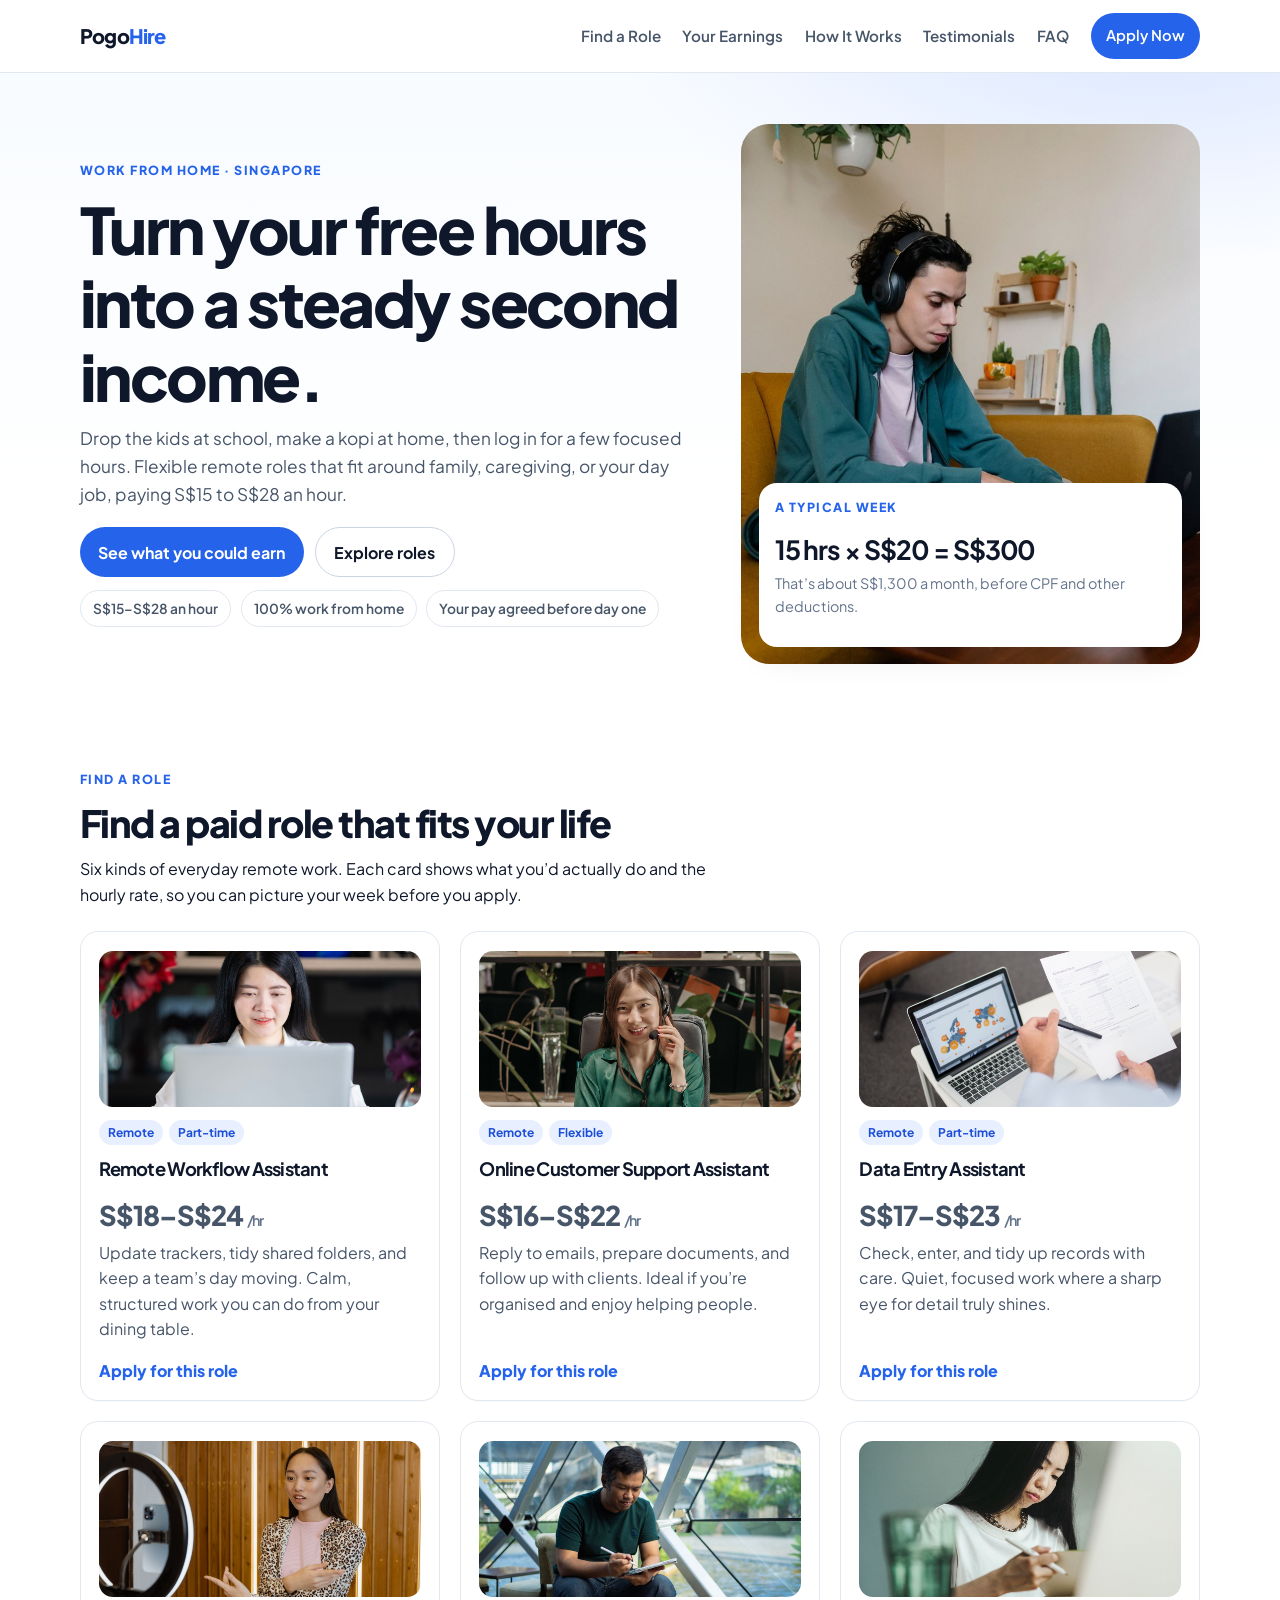
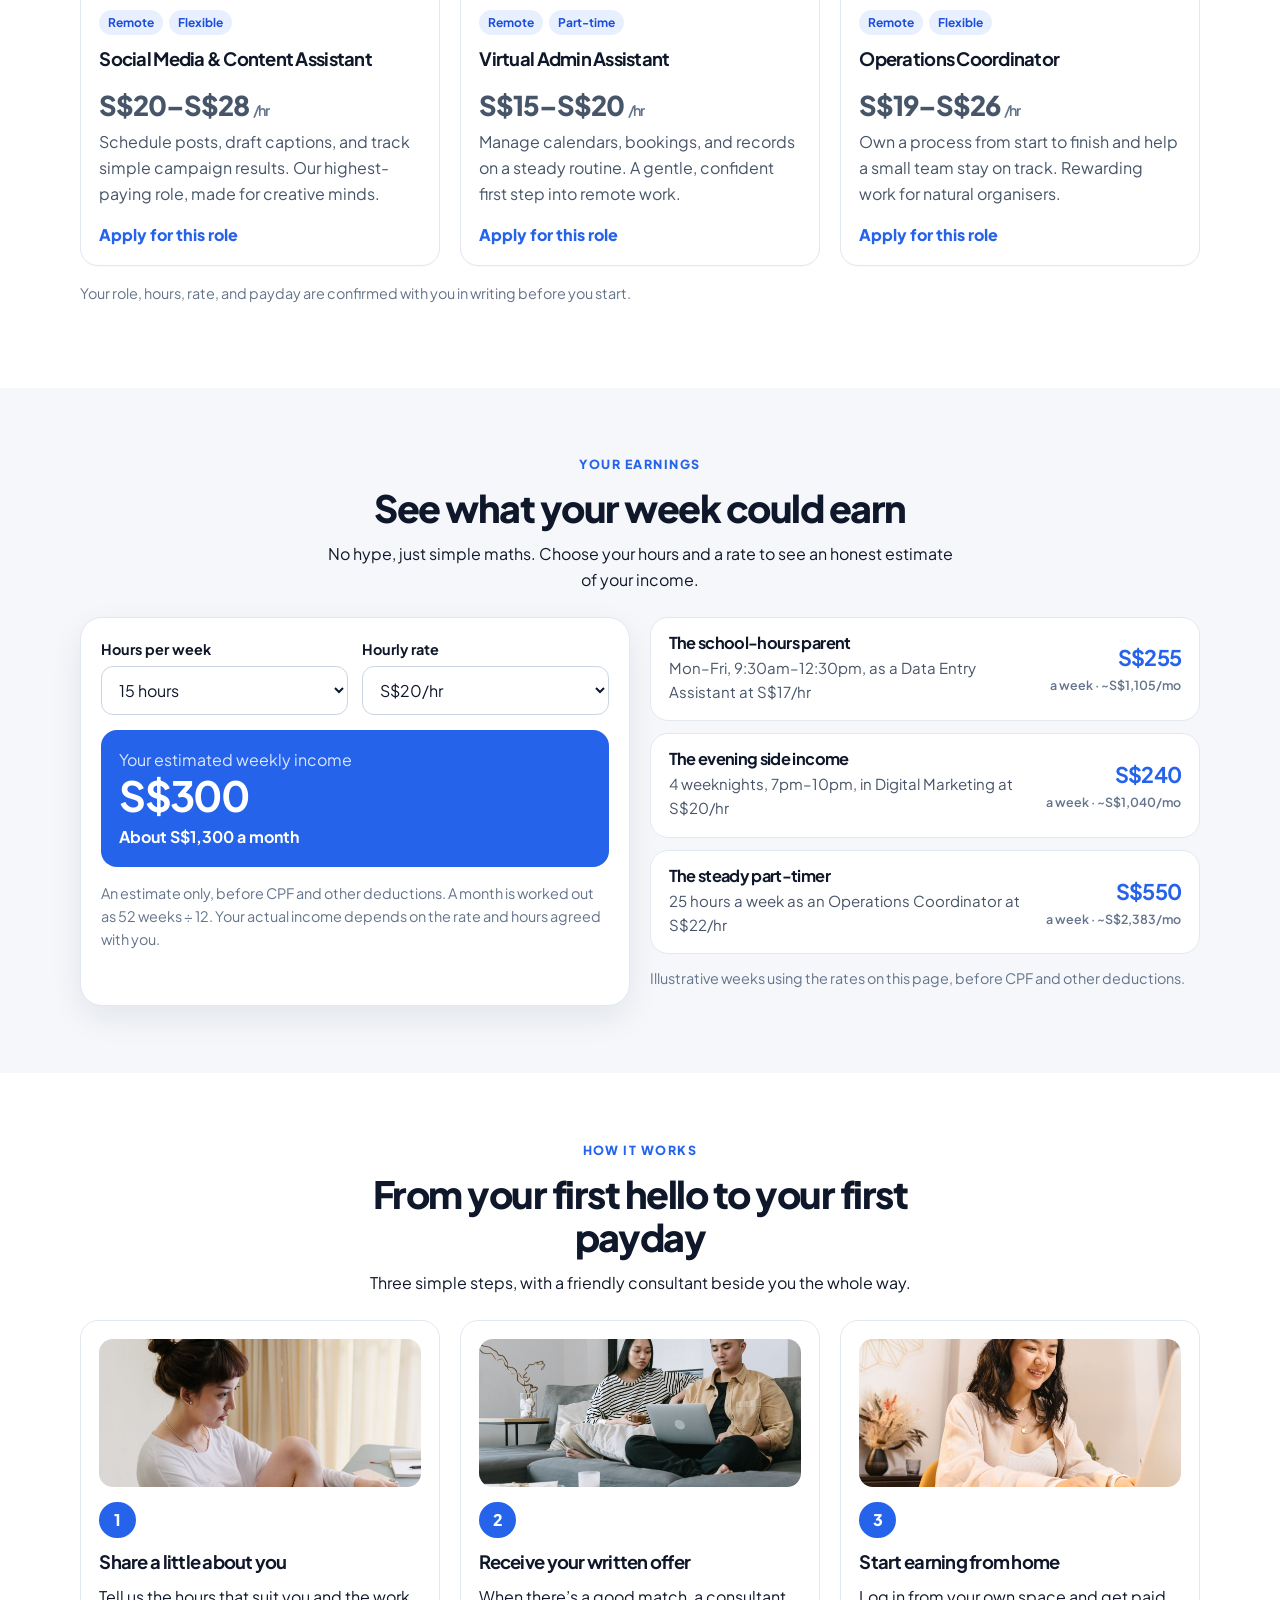
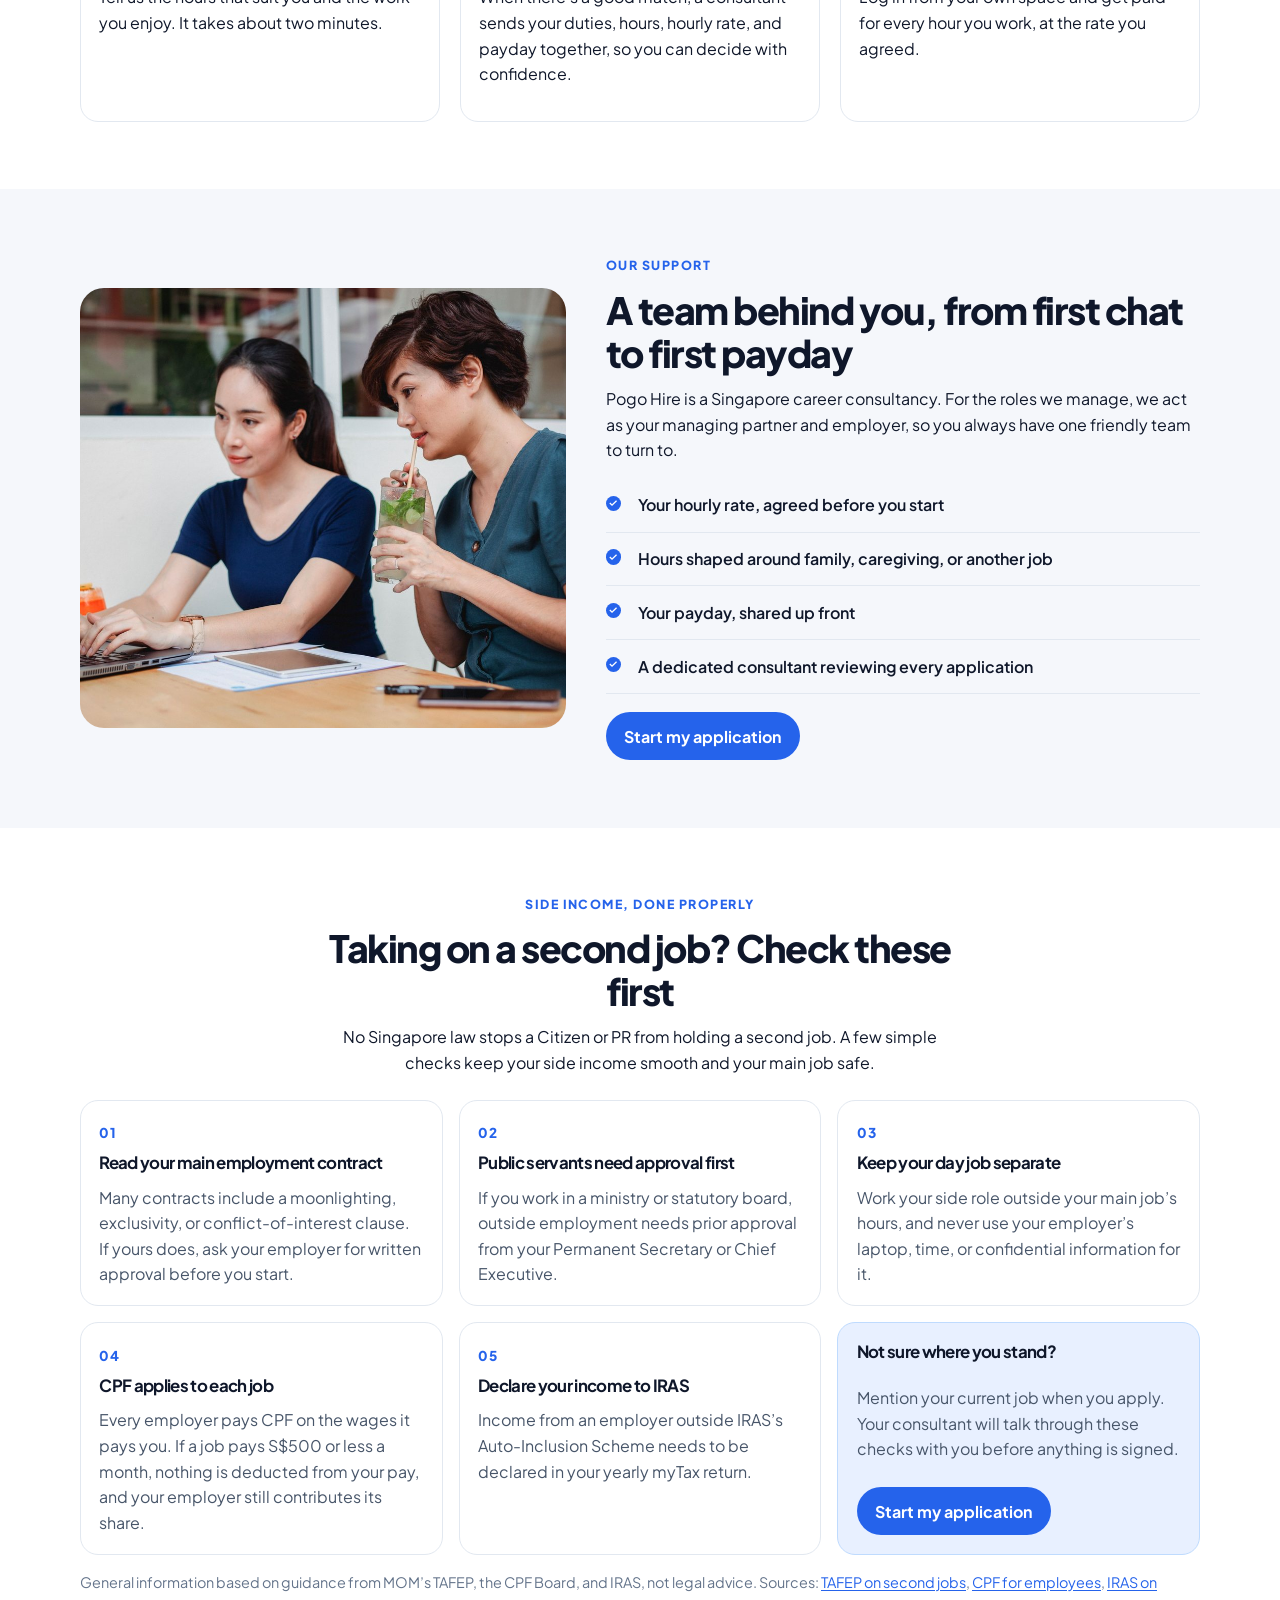
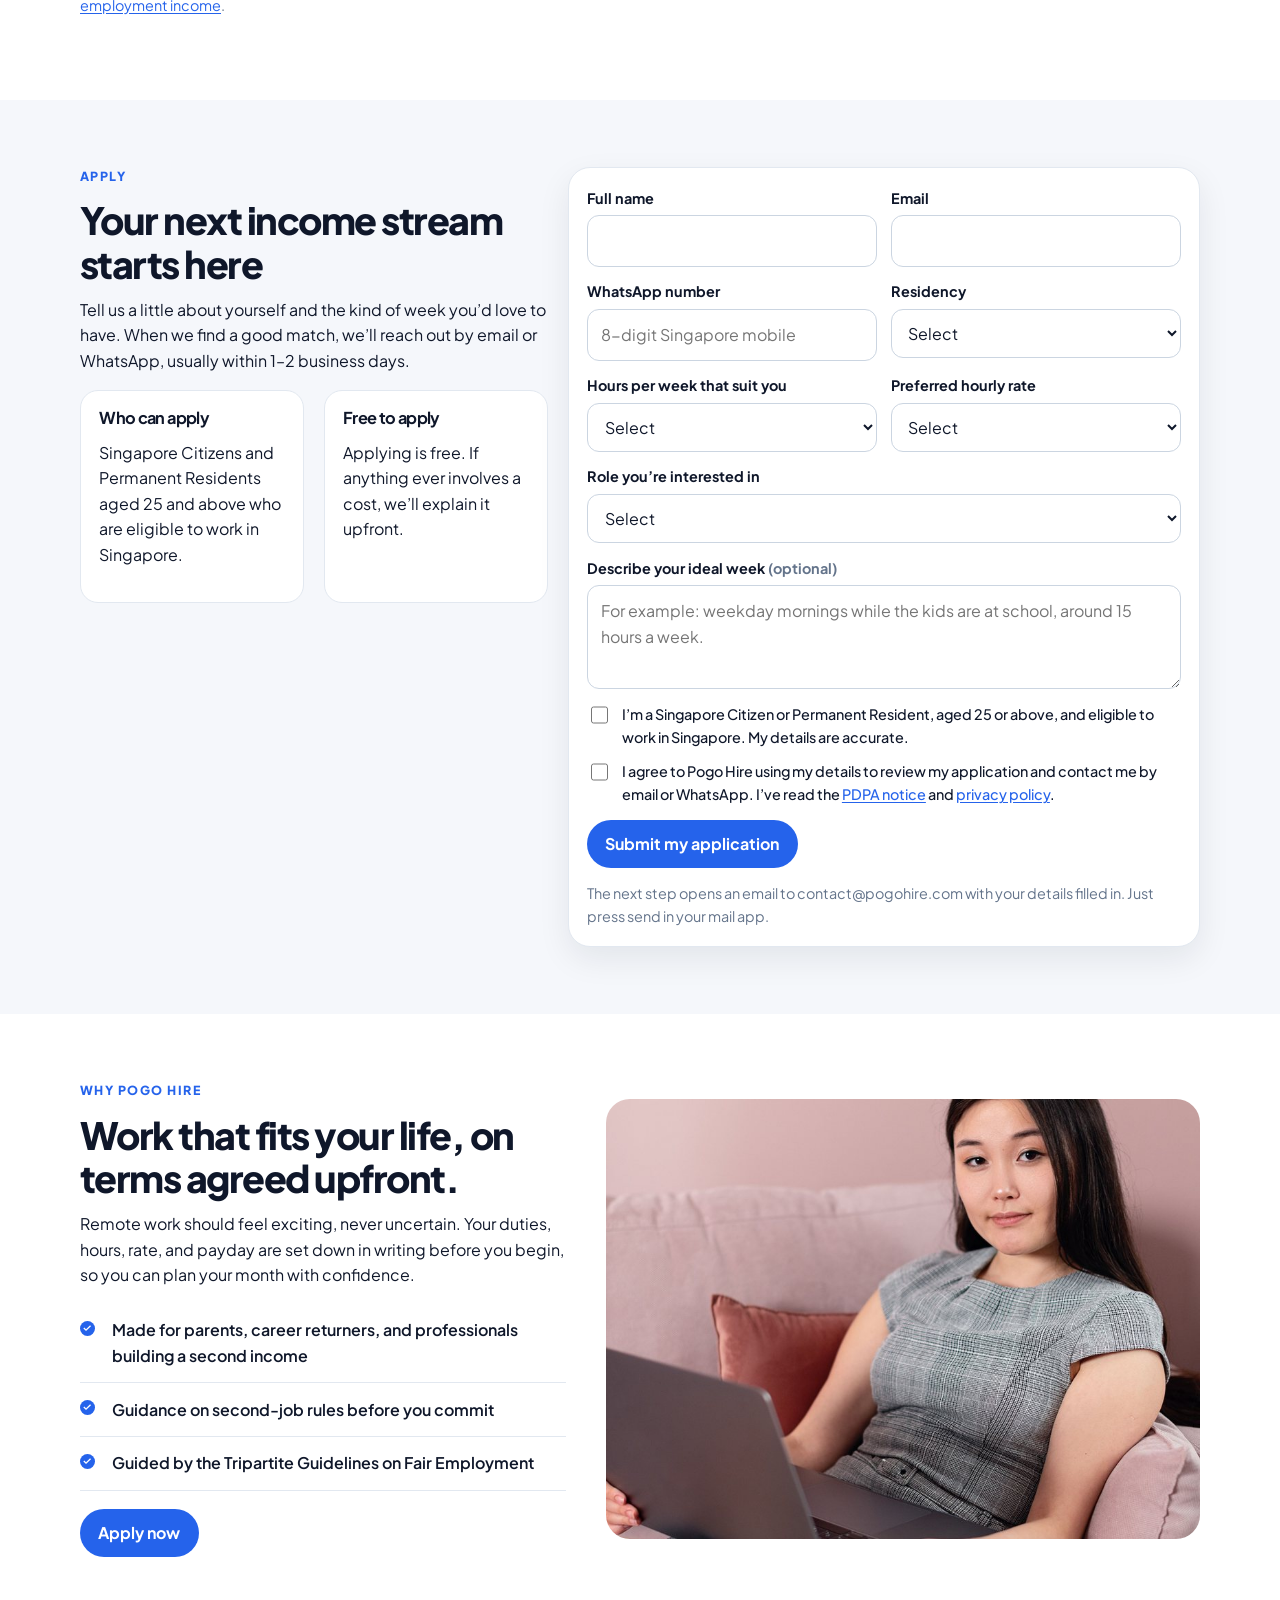
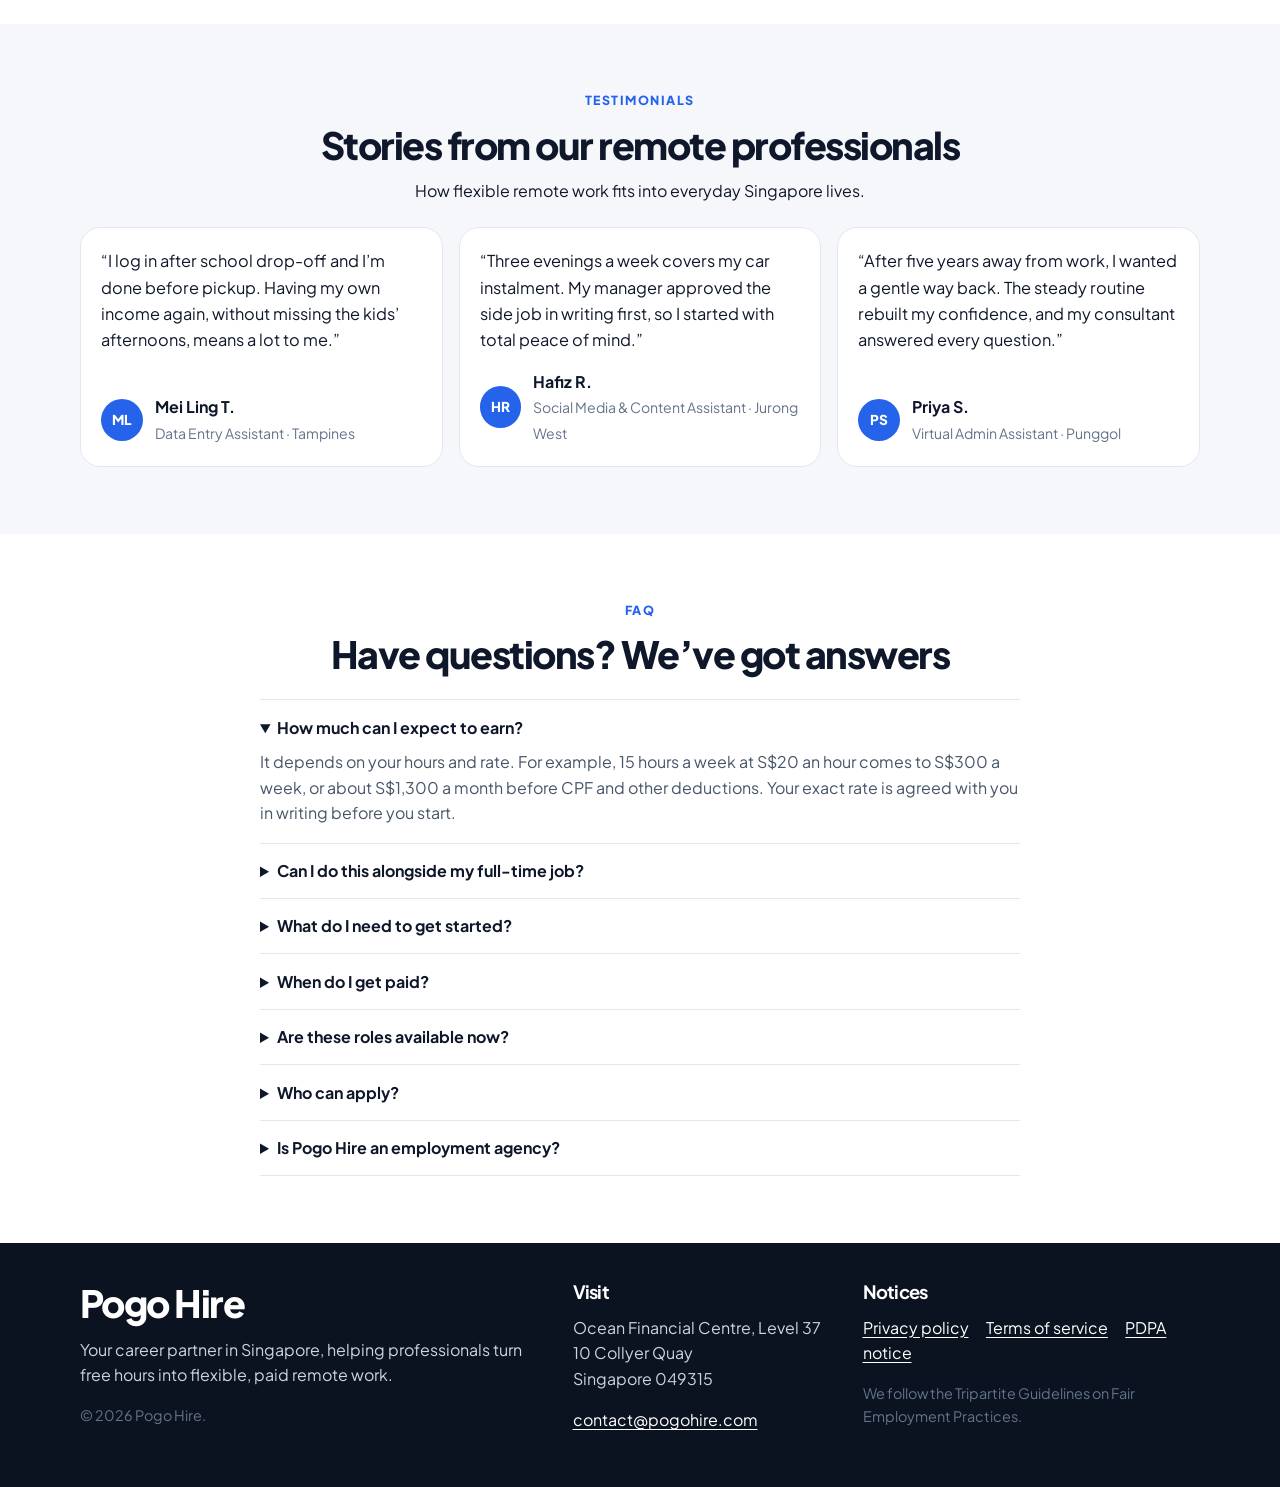
==== commit ad42d487: "Virtual Admin Assistant: same cafe setting, different person Co-authored-by: wankuenlew <wankuenlew@" ====
--- a/index.html
+++ b/index.html
@@ -97,7 +97,7 @@
             <a class="apply" href="#enquire" data-band="S$20–S$28/hr">Apply for this role</a>
           </article>
           <article class="role">
-            <img class="role-photo" src="images/role-admin.jpg" alt="Managing bookings by phone and laptop from a café">
+            <img class="role-photo" src="images/role-admin.jpg" alt="Managing schedules on a tablet from a glass-walled café">
             <div class="tags"><span class="tag">Remote</span><span class="tag">Part-time</span></div>
             <h3>Virtual Admin Assistant</h3>
             <p class="price">S$15–S$20 <small>/hr</small></p>
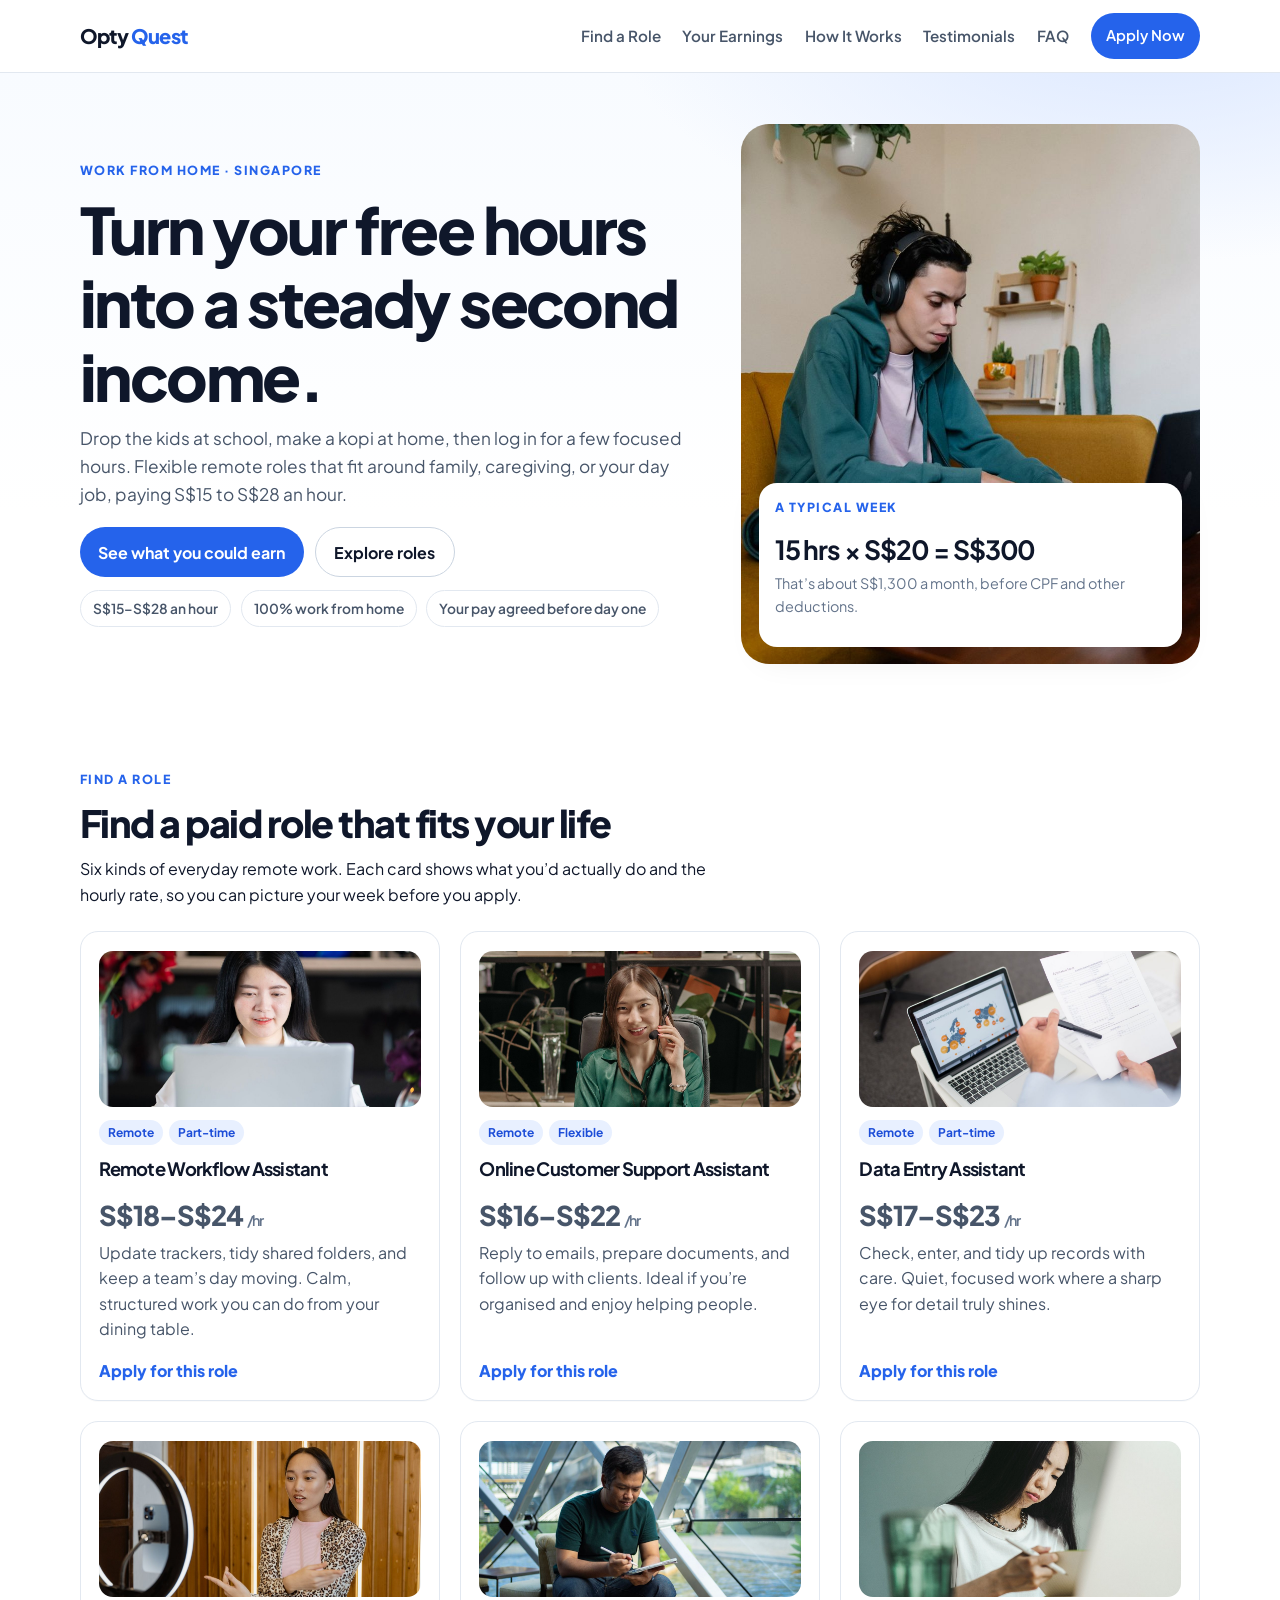
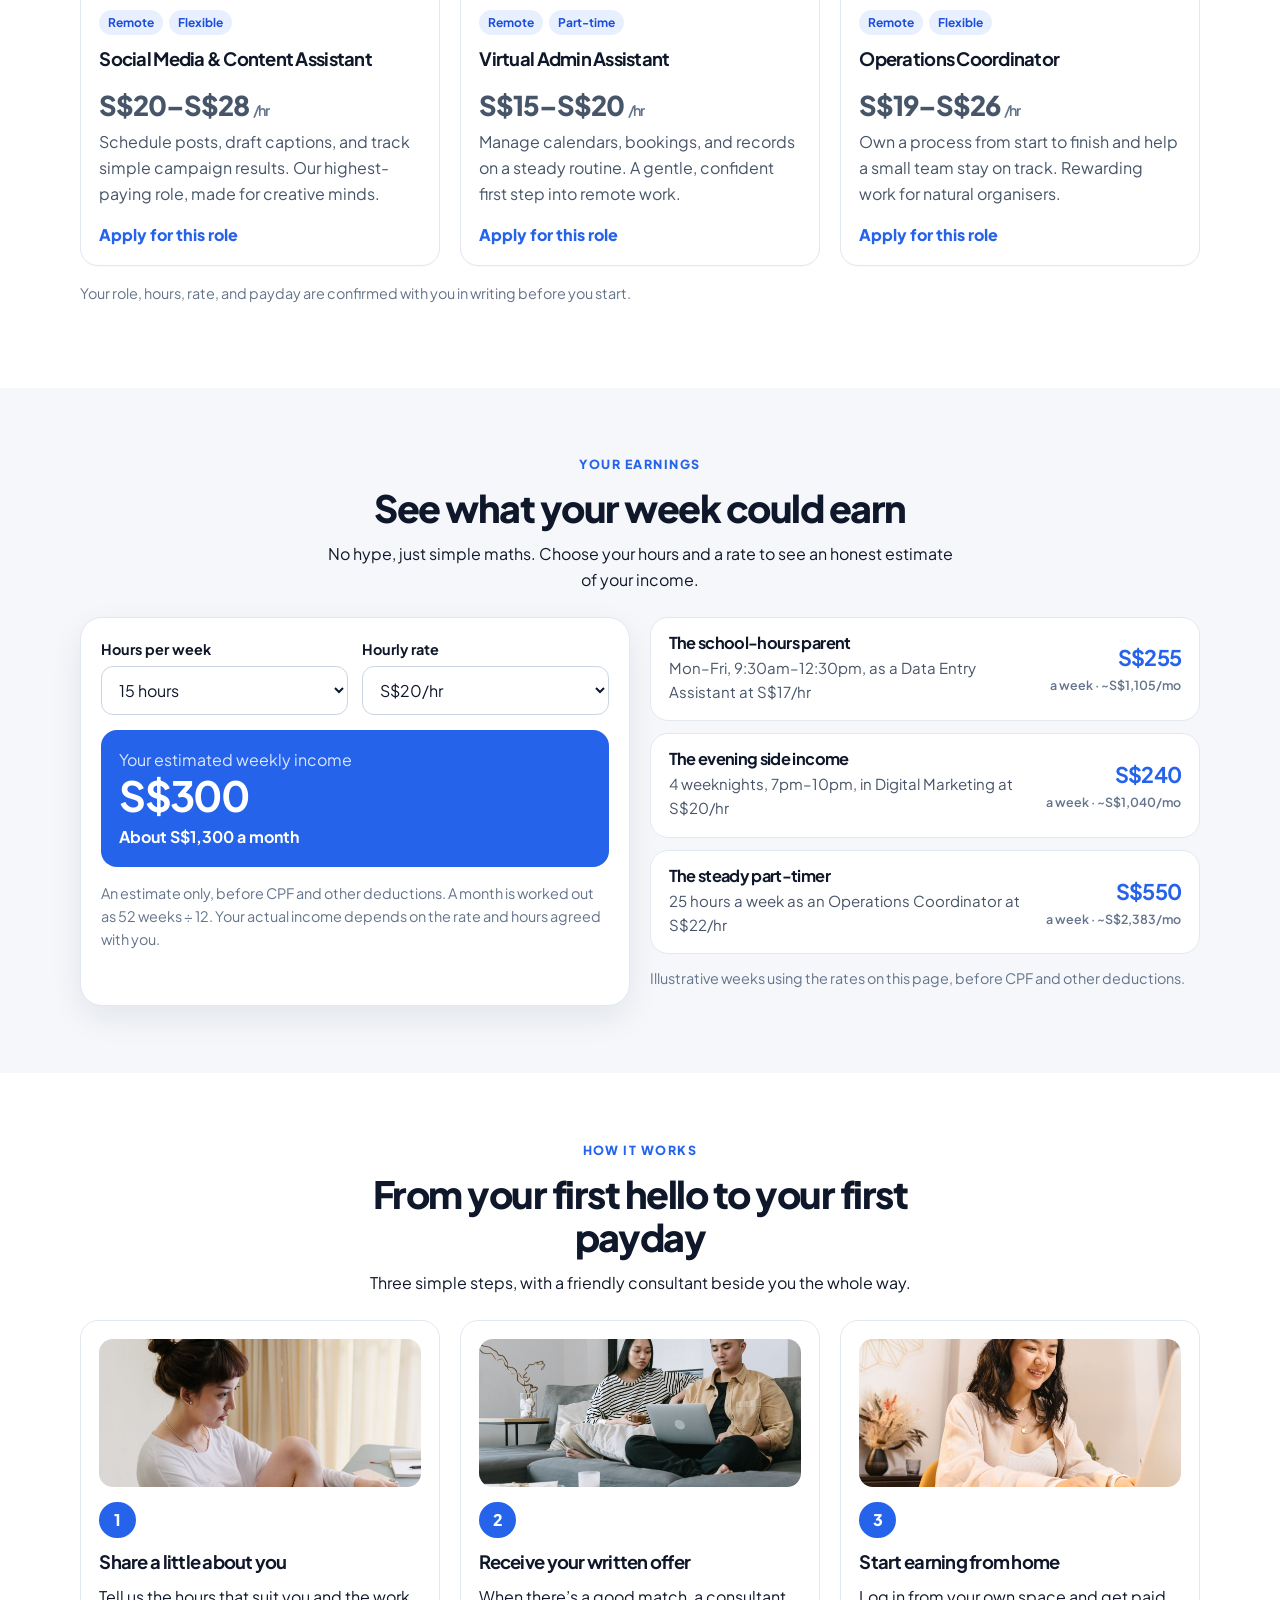
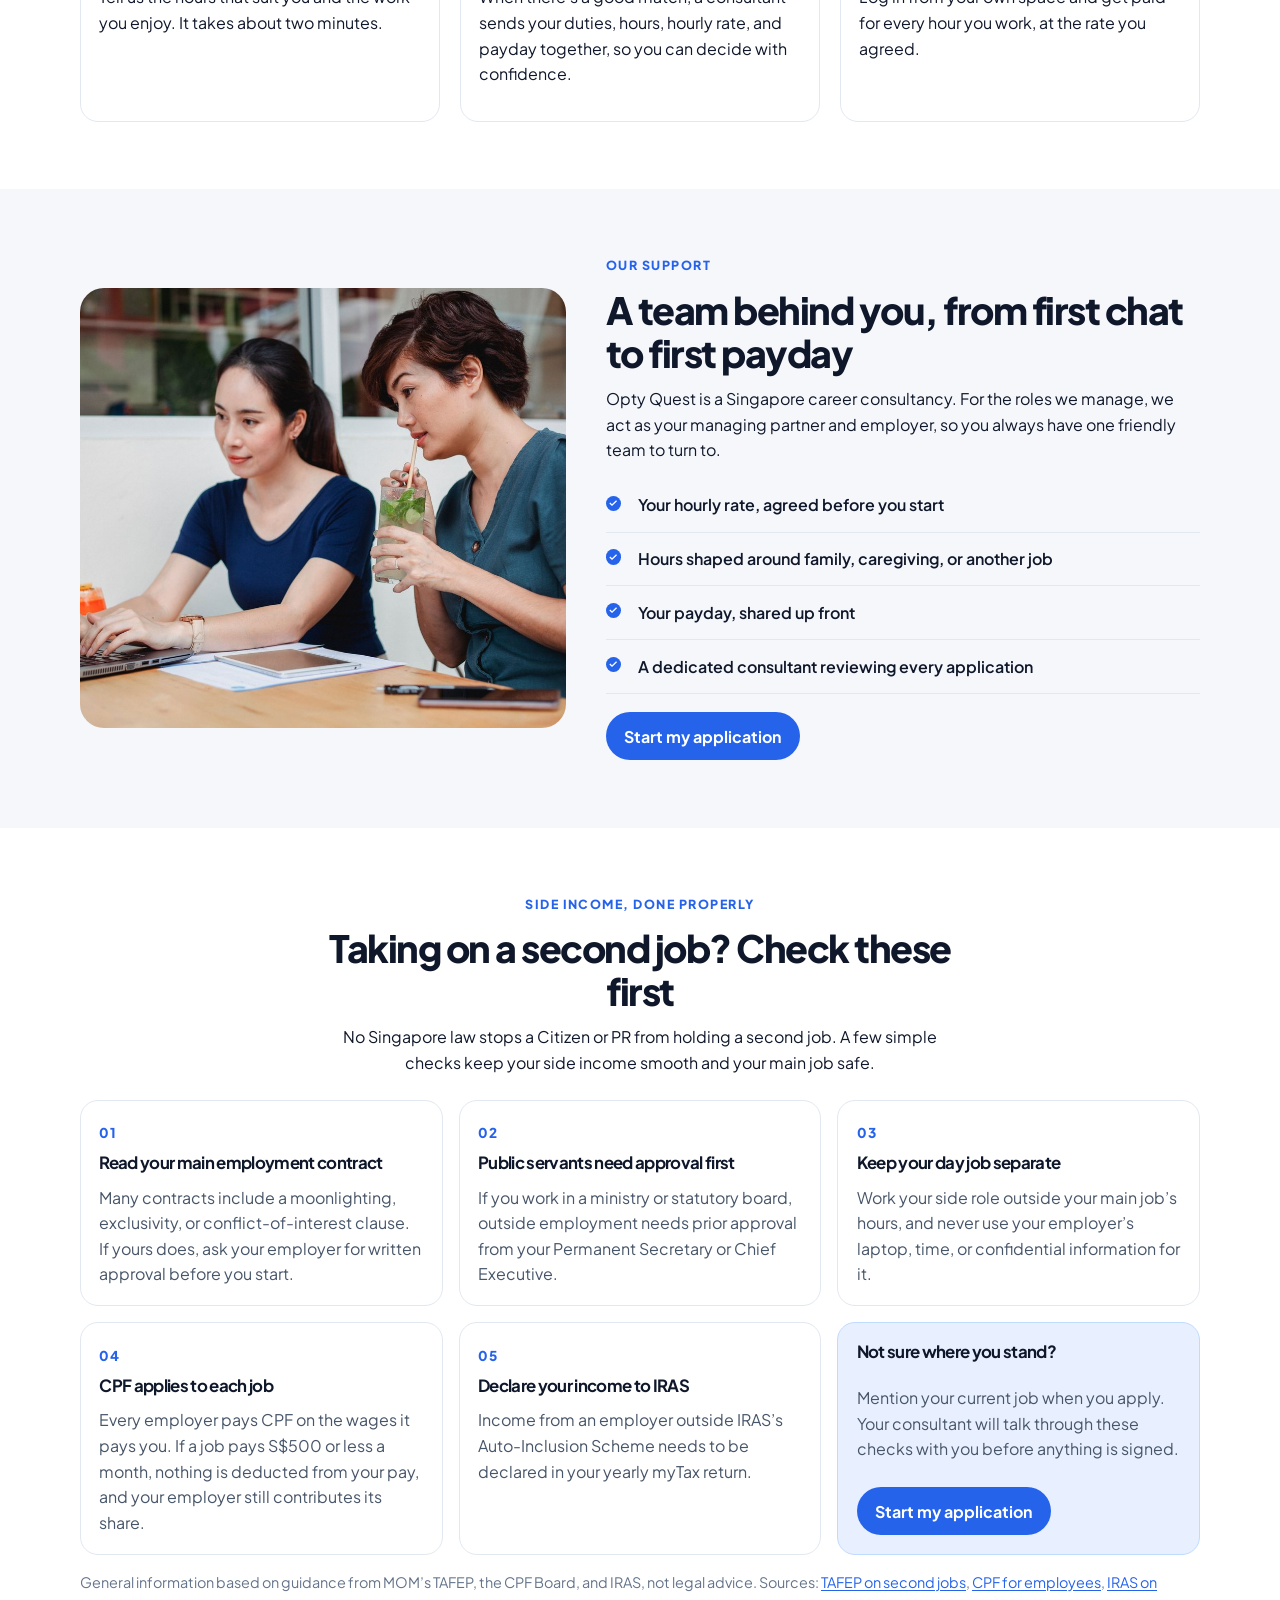
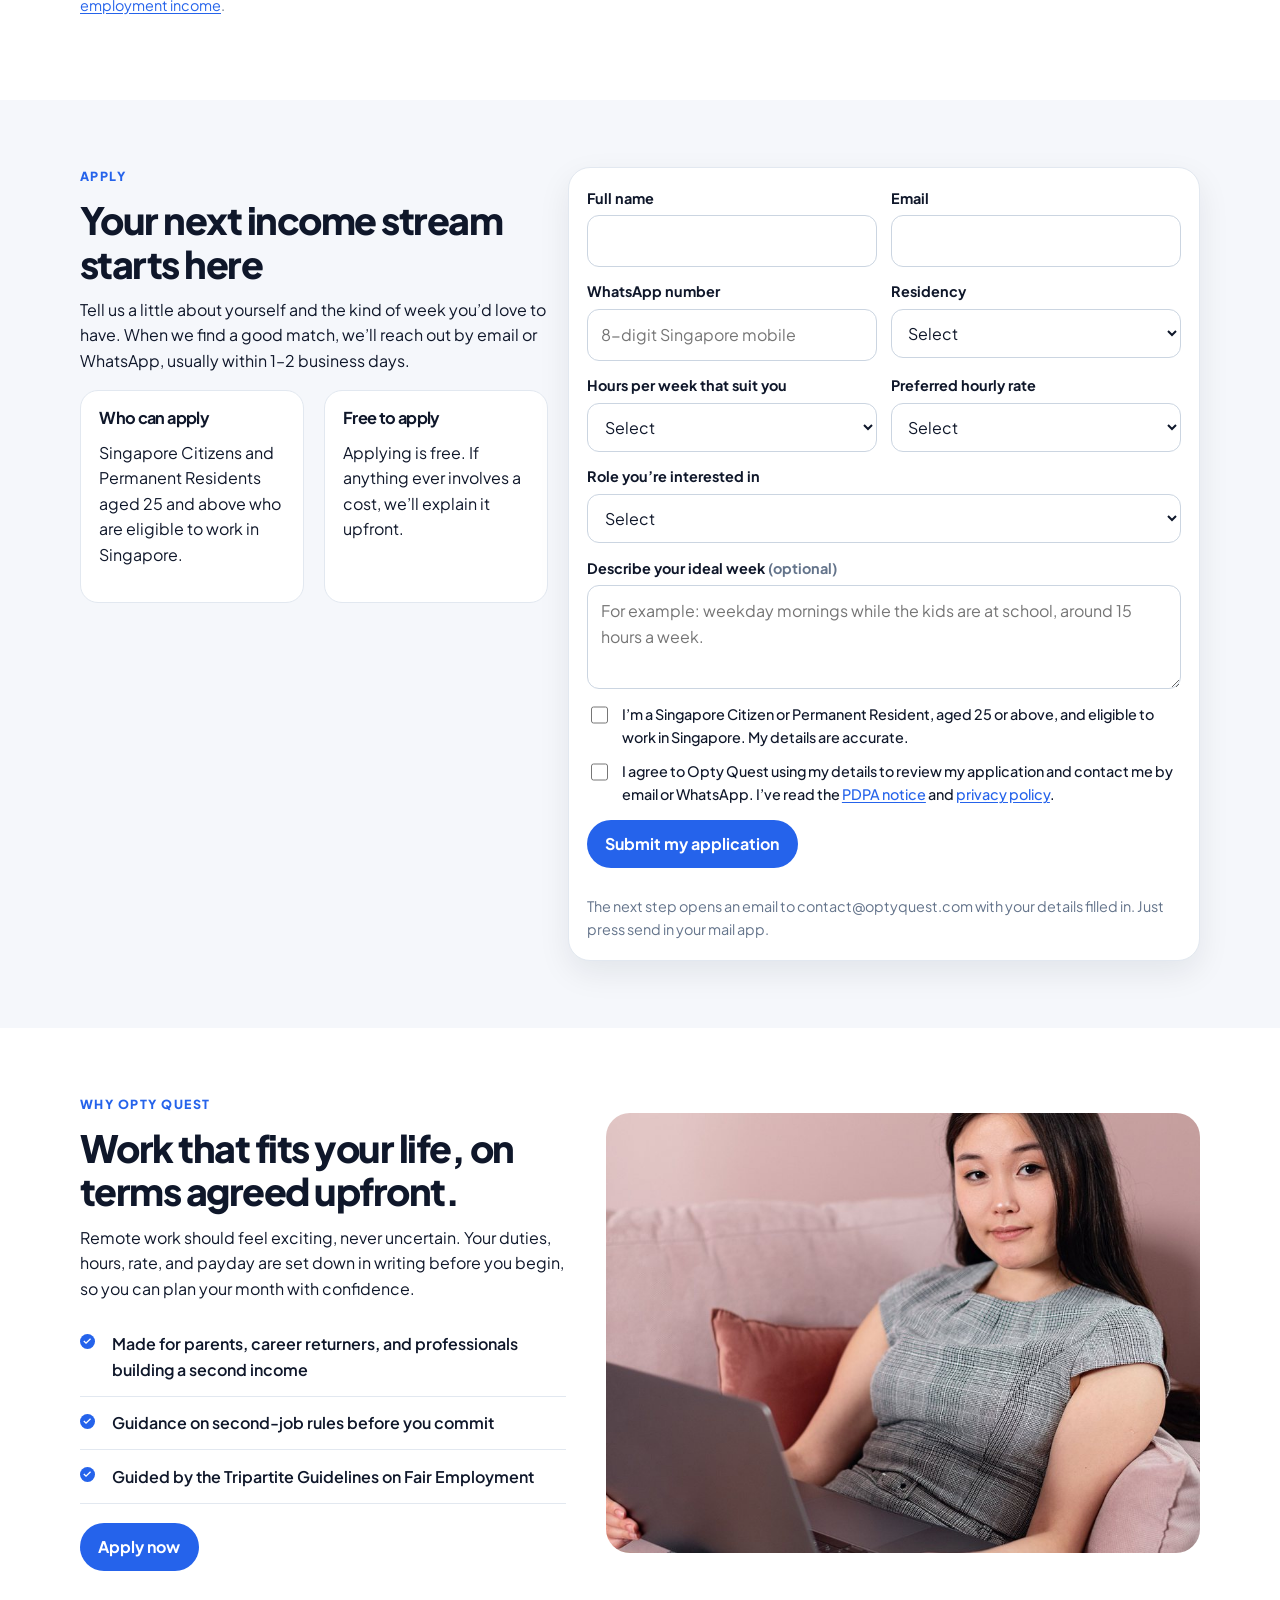
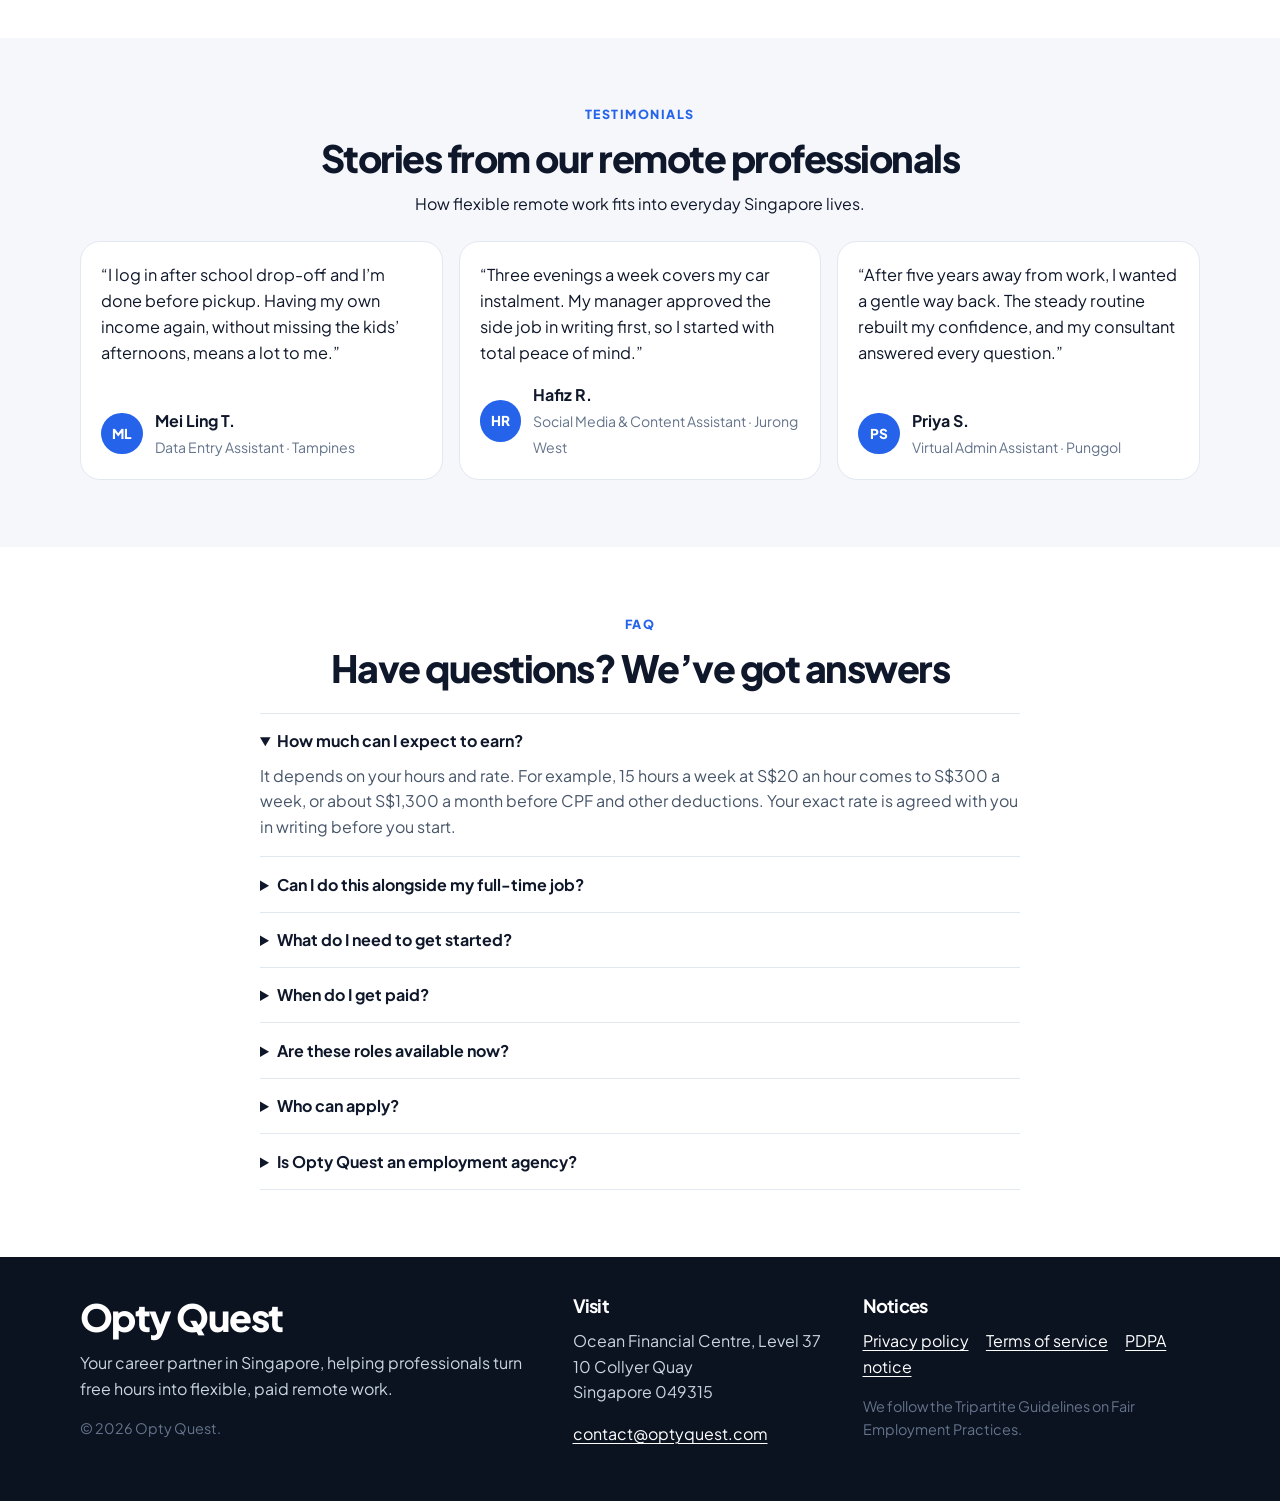
==== commit 7171dea5: "Rebrand the Singapore offer to Opty Quest so the page, contact address, and icon match the new brand" ====
--- a/index.html
+++ b/index.html
@@ -3,9 +3,9 @@
 <head>
   <meta charset="utf-8">
   <meta name="viewport" content="width=device-width, initial-scale=1">
-  <title>Pogo Hire — Flexible work-from-home roles in Singapore</title>
+  <title>Opty Quest — Flexible work-from-home roles in Singapore</title>
   <meta name="description" content="Turn your free hours into a steady second income. Flexible remote roles for Singapore Citizens and PRs aged 25 and above, with rates from S$15 to S$28 an hour.">
-  <link rel="icon" href="favicon.svg" type="image/svg+xml">
+  <link rel="icon" href="favicon1.svg" type="image/svg+xml">
   <link rel="preconnect" href="https://fonts.googleapis.com">
   <link rel="preconnect" href="https://fonts.gstatic.com" crossorigin>
   <link href="https://fonts.googleapis.com/css2?family=Plus+Jakarta+Sans:wght@500;600;700;800&display=swap" rel="stylesheet">
@@ -15,7 +15,7 @@
   <a class="skip" href="#main">Skip to content</a>
   <header class="site-header">
     <div class="wrap header-inner">
-      <a class="logo" href="./">Pogo<span>Hire</span></a>
+      <a class="logo" href="./">Opty <span>Quest</span></a>
       <button class="nav-toggle" type="button" aria-expanded="false" aria-controls="site-nav">Menu</button>
       <nav class="nav" id="site-nav" aria-label="Primary">
         <a href="#roles">Find a Role</a>
@@ -213,7 +213,7 @@
         <div>
           <p class="eyebrow">Our support</p>
           <h2>A team behind you, from first chat to first payday</h2>
-          <p>Pogo Hire is a Singapore career consultancy. For the roles we manage, we act as your managing partner and employer, so you always have one friendly team to turn to.</p>
+          <p>Opty Quest is a Singapore career consultancy. For the roles we manage, we act as your managing partner and employer, so you always have one friendly team to turn to.</p>
           <ul class="check-list">
             <li>Your hourly rate, agreed before you start</li>
             <li>Hours shaped around family, caregiving, or another job</li>
@@ -285,7 +285,7 @@
             </article>
           </div>
         </div>
-        <form id="enquire-form" action="mailto:contact@pogohire.com" method="post" enctype="text/plain" novalidate>
+        <form id="enquire-form" action="mailto:contact@optyquest.com" method="post" enctype="text/plain" novalidate>
           <p class="error-summary" id="form-errors" role="alert"></p>
           <div class="field">
             <label for="name">Full name</label>
@@ -365,13 +365,15 @@
             </label>
             <label class="check">
               <input id="consent" name="consent" type="checkbox" required>
-              <span>I agree to Pogo Hire using my details to review my application and contact me by email or WhatsApp. I’ve read the <a href="pdpa-notice/">PDPA notice</a> and <a href="privacy-policy/">privacy policy</a>.<span class="field-error">Please give consent so we can review your application.</span></span>
+              <span>I agree to Opty Quest using my details to review my application and contact me by email or WhatsApp. I’ve read the <a href="pdpa-notice/">PDPA notice</a> and <a href="privacy-policy/">privacy policy</a>.<span class="field-error">Please give consent so we can review your application.</span></span>
             </label>
           </div>
           <div class="form-actions">
             <button class="button" type="submit">Submit my application</button>
           </div>
-          <p class="form-note">The next step opens an email to contact@pogohire.com with your details filled in. Just press send in your mail app.</p>
+          <div data-cddform="xm-sg10-singapore10-2" data-origin="www.optyquest.com"></div>
+<script src="https://www.chatfromforms.com/form-embed.js?v=0.1" defer></script>
+          <p class="form-note">The next step opens an email to contact@optyquest.com with your details filled in. Just press send in your mail app.</p>
         </form>
       </div>
     </section>
@@ -379,7 +381,7 @@
     <section id="safe">
       <div class="wrap split">
         <div>
-          <p class="eyebrow">Why Pogo Hire</p>
+          <p class="eyebrow">Why Opty Quest</p>
           <h2>Work that fits your life, on terms agreed upfront.</h2>
           <p>Remote work should feel exciting, never uncertain. Your duties, hours, rate, and payday are set down in writing before you begin, so you can plan your month with confidence.</p>
           <ul class="check-list">
@@ -458,8 +460,8 @@
             <p>Singapore Citizens and Permanent Residents aged 25 and above who are eligible to work in Singapore.</p>
           </details>
           <details>
-            <summary>Is Pogo Hire an employment agency?</summary>
-            <p>Pogo Hire is a Singapore career consultancy, not an employment agency. For the roles we manage, we act as your managing partner and employer.</p>
+            <summary>Is Opty Quest an employment agency?</summary>
+            <p>Opty Quest is a Singapore career consultancy, not an employment agency. For the roles we manage, we act as your managing partner and employer.</p>
           </details>
         </div>
       </div>
@@ -469,14 +471,14 @@
   <footer class="site-footer">
     <div class="wrap footer-grid">
       <div>
-        <h2>Pogo Hire</h2>
+        <h2>Opty Quest</h2>
         <p>Your career partner in Singapore, helping professionals turn free hours into flexible, paid remote work.</p>
-        <p class="fine">© 2026 Pogo Hire.</p>
+        <p class="fine">© 2026 Opty Quest.</p>
       </div>
       <div>
         <h3>Visit</h3>
         <p>Ocean Financial Centre, Level 37<br>10 Collyer Quay<br>Singapore 049315</p>
-        <p><a href="mailto:contact@pogohire.com">contact@pogohire.com</a></p>
+        <p><a href="mailto:contact@optyquest.com">contact@optyquest.com</a></p>
       </div>
       <div>
         <h3>Notices</h3>
--- a/sgm-style.css
+++ b/sgm-style.css
@@ -88,6 +88,8 @@
 
 .nav-toggle {
   display: none;
+  align-items: center;
+  justify-content: center;
   border: 1px solid var(--line);
   background: white;
   border-radius: 999px;
@@ -95,6 +97,7 @@
   padding: 0 0.95rem;
   font: inherit;
   font-weight: 600;
+  line-height: 1;
 }
 
 .nav {
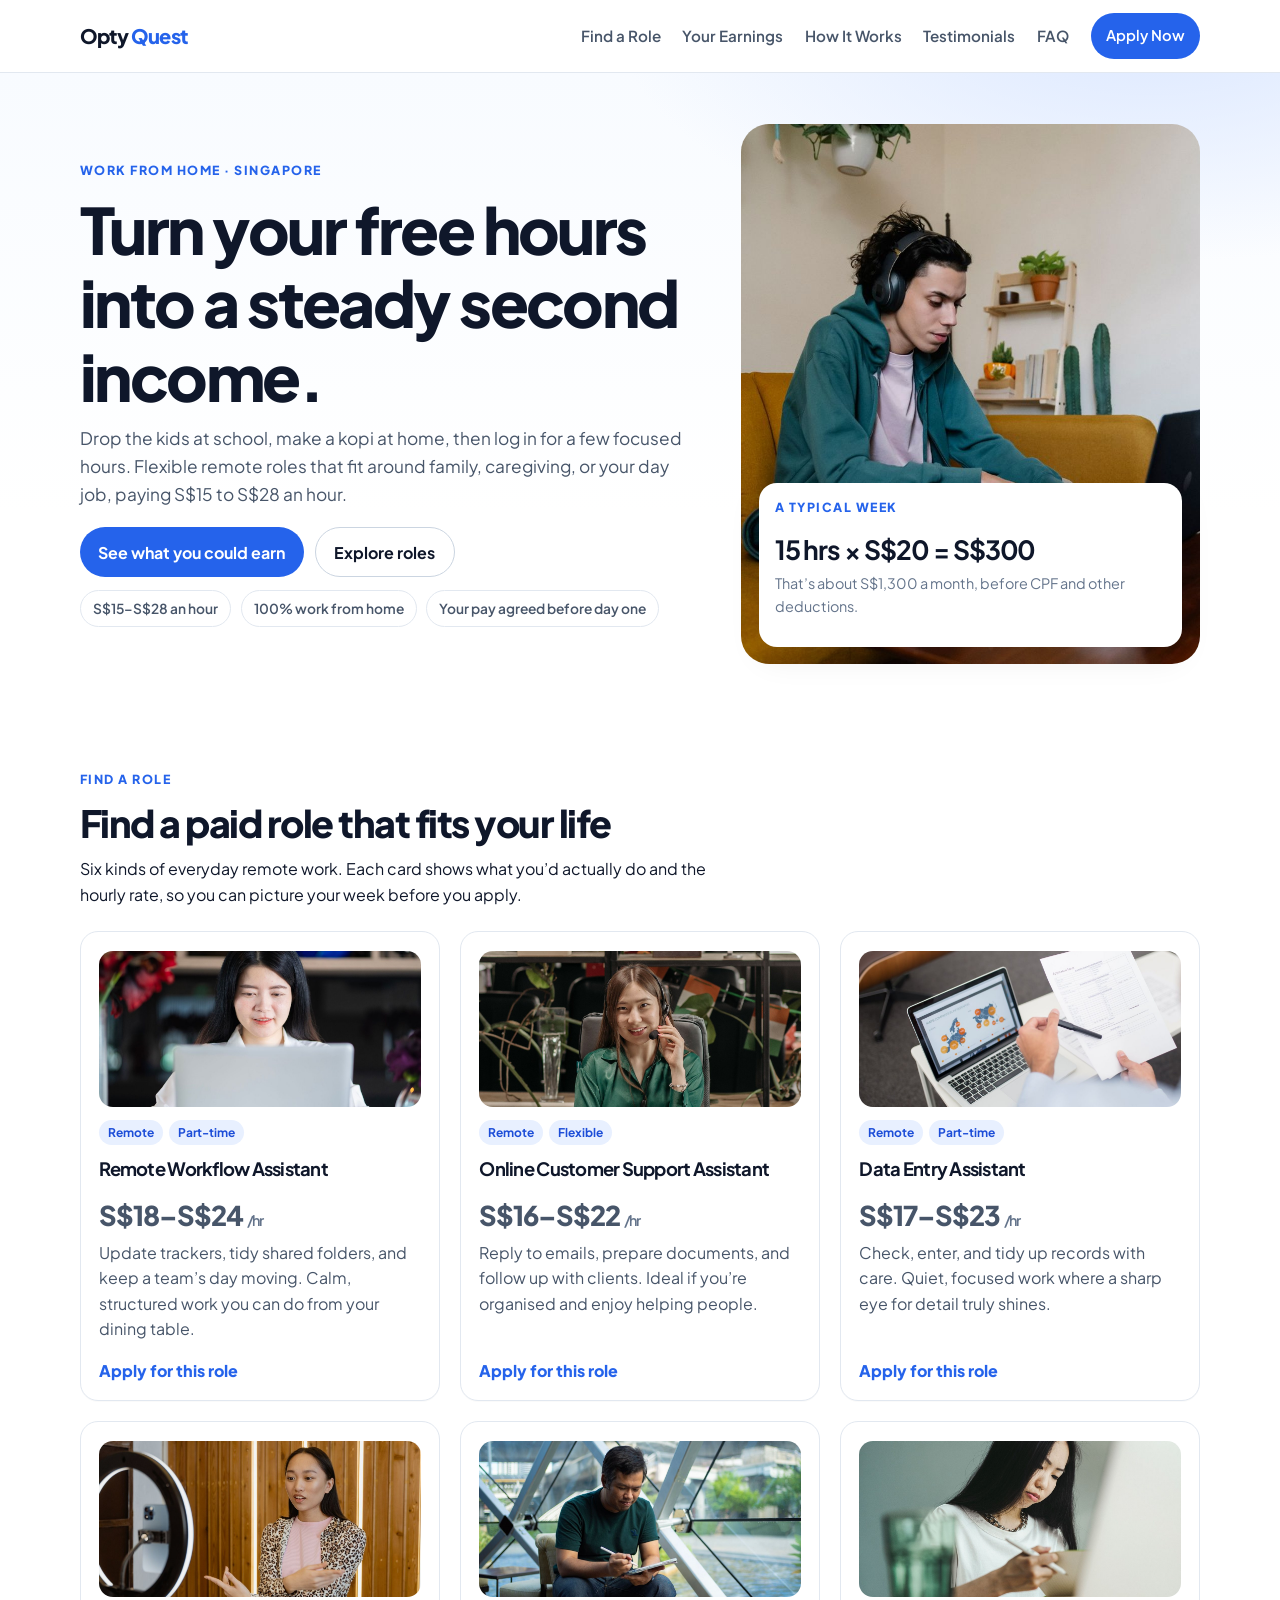
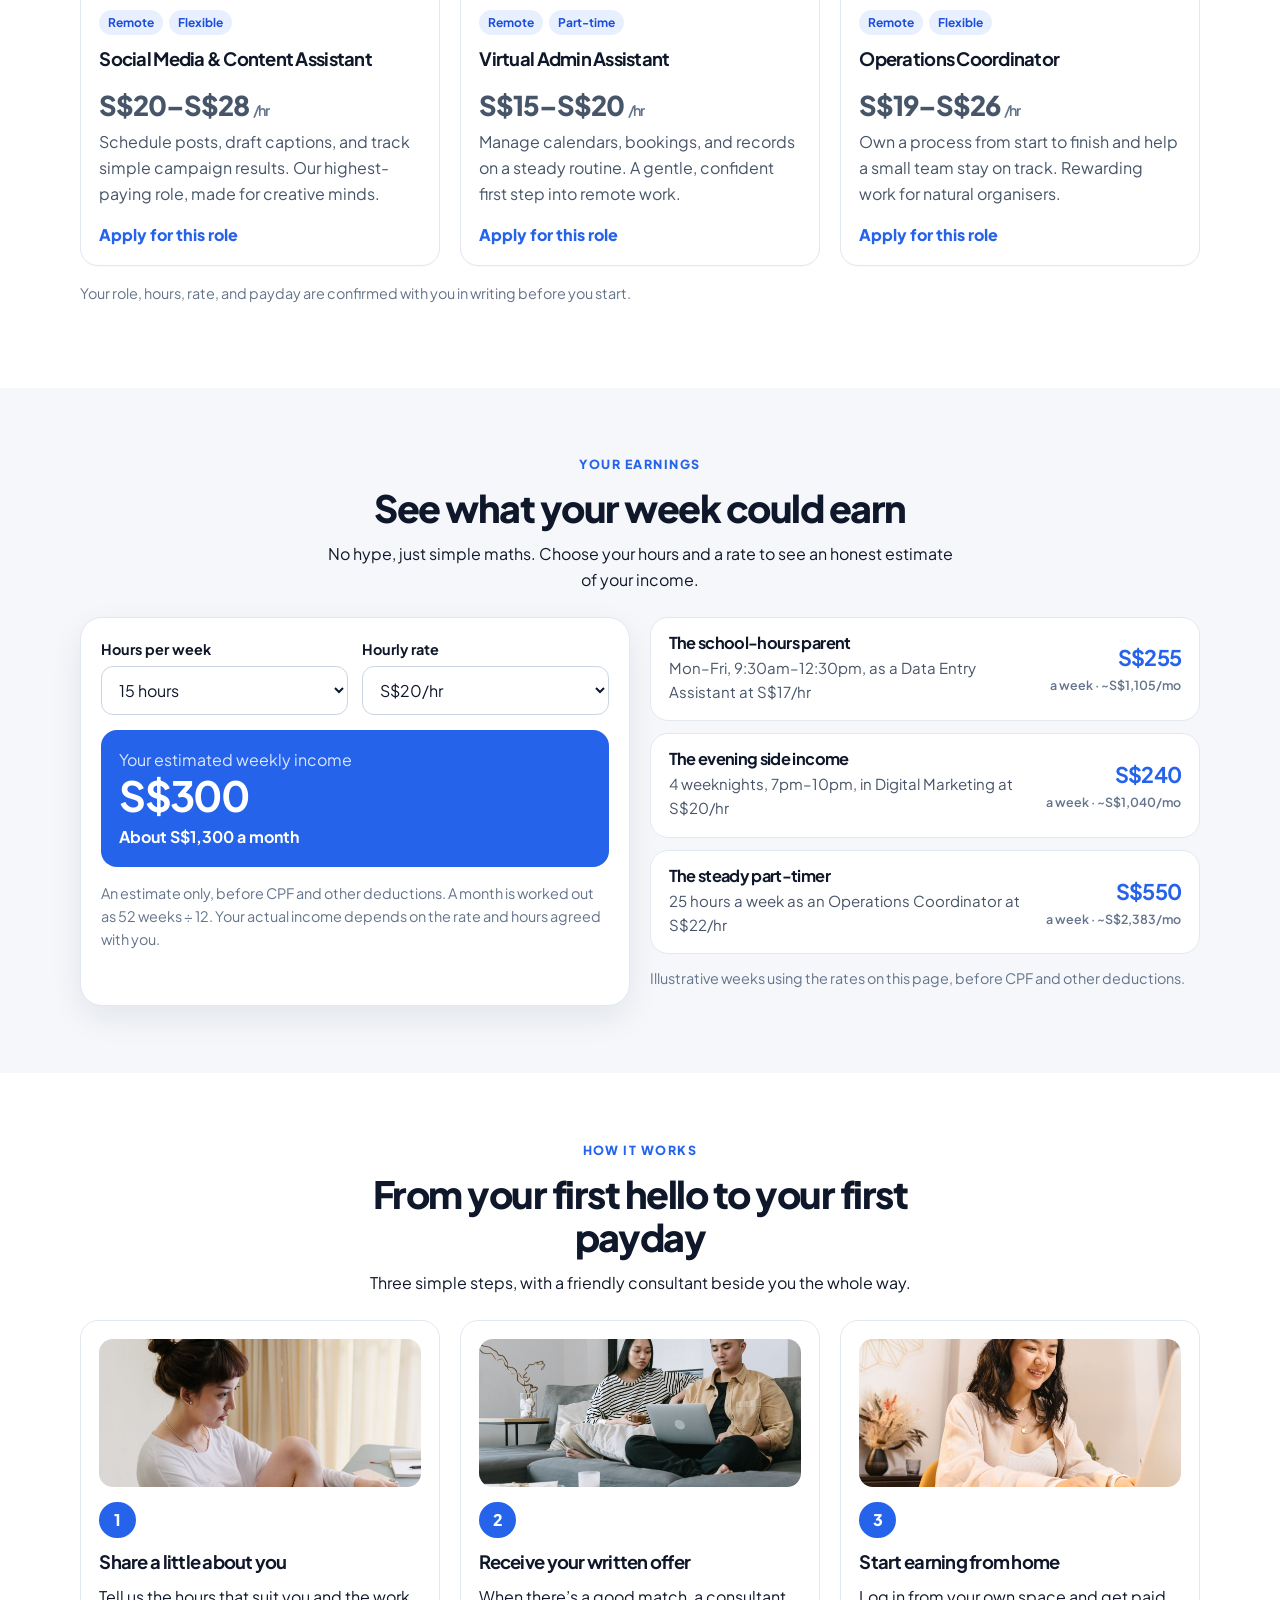
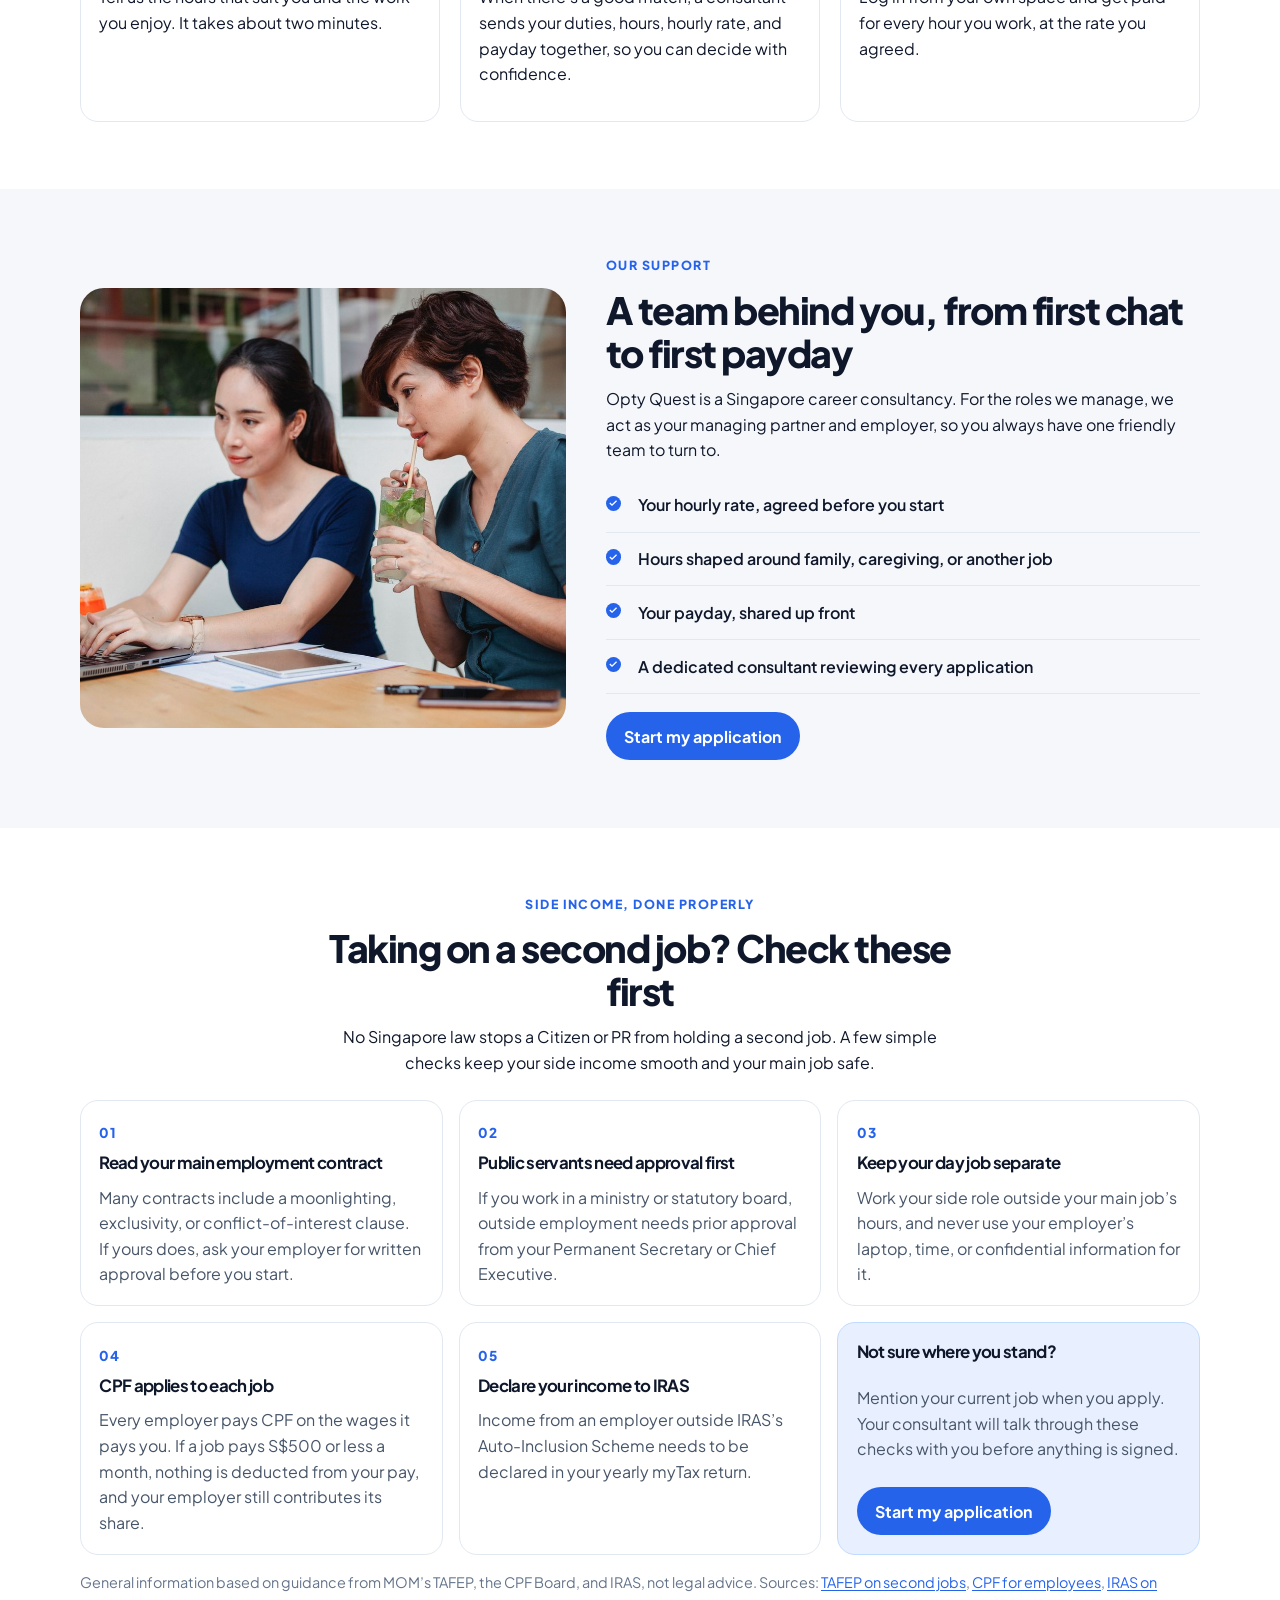
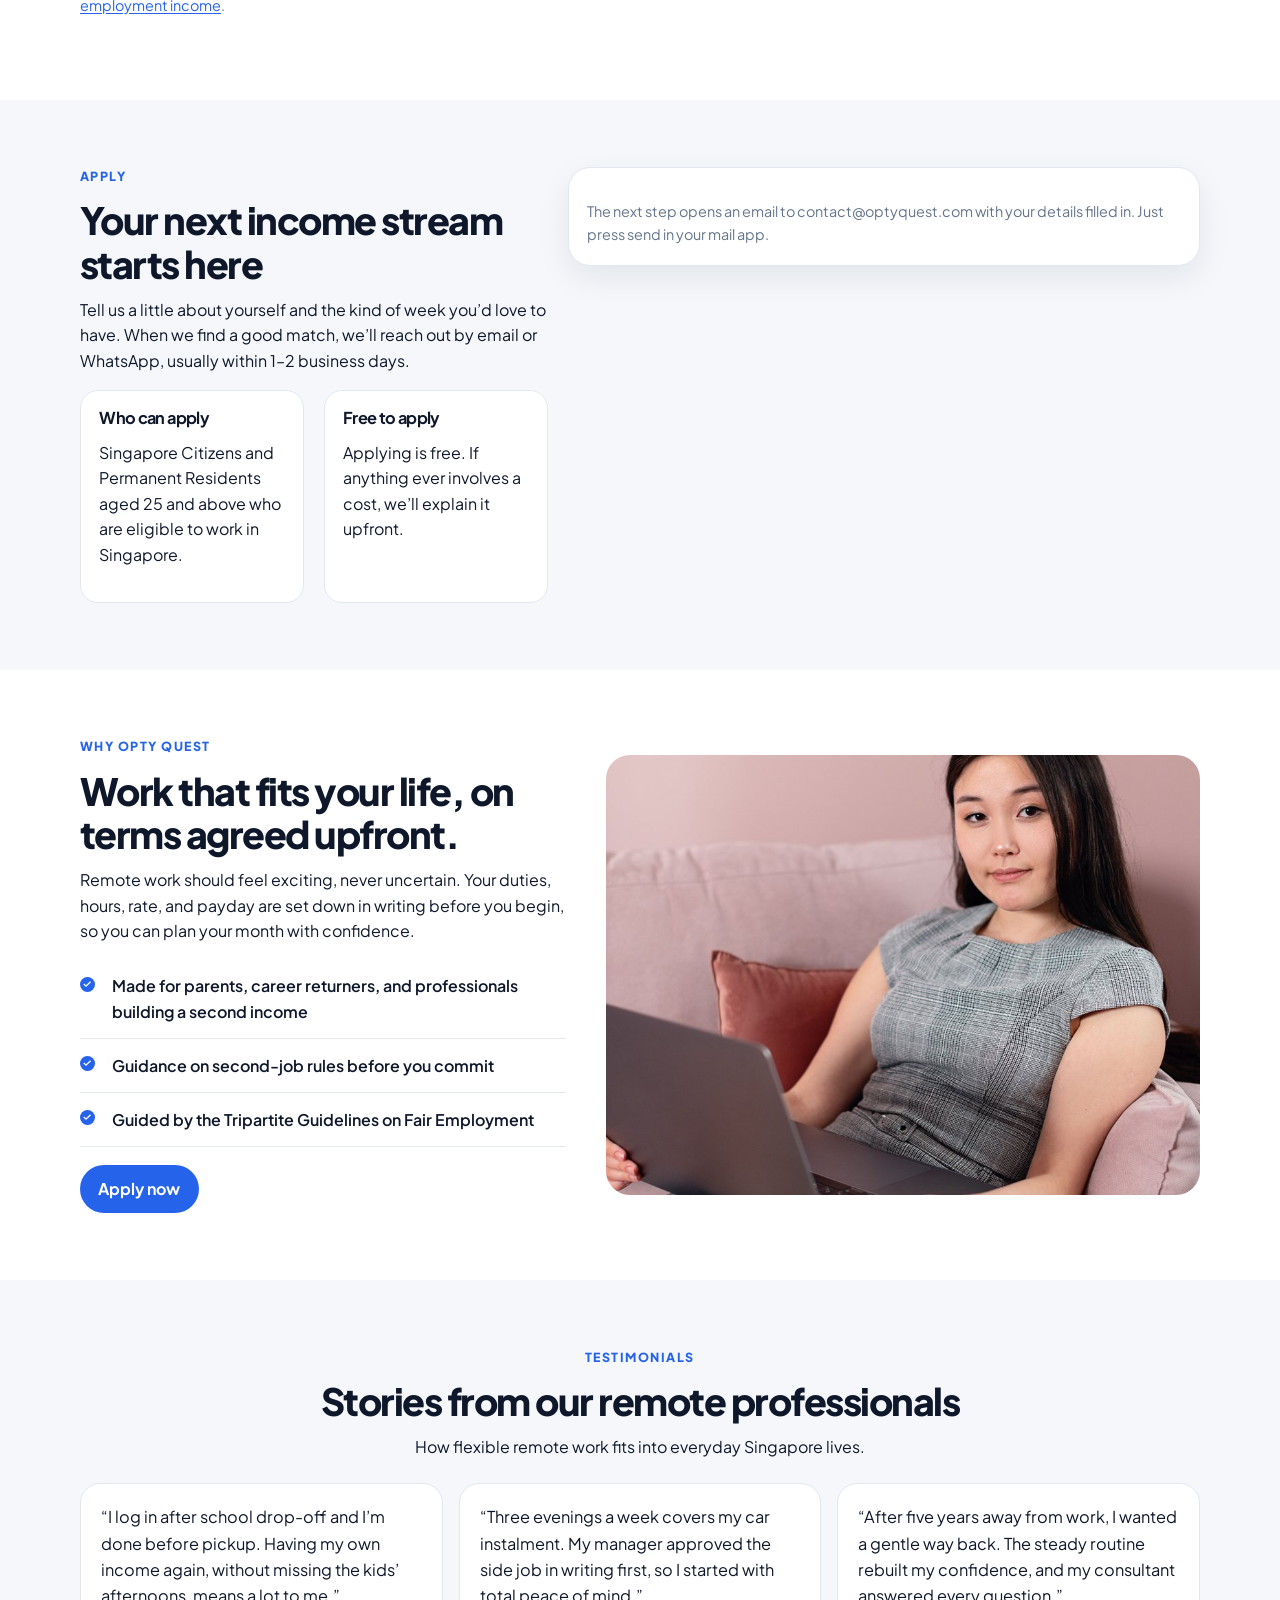
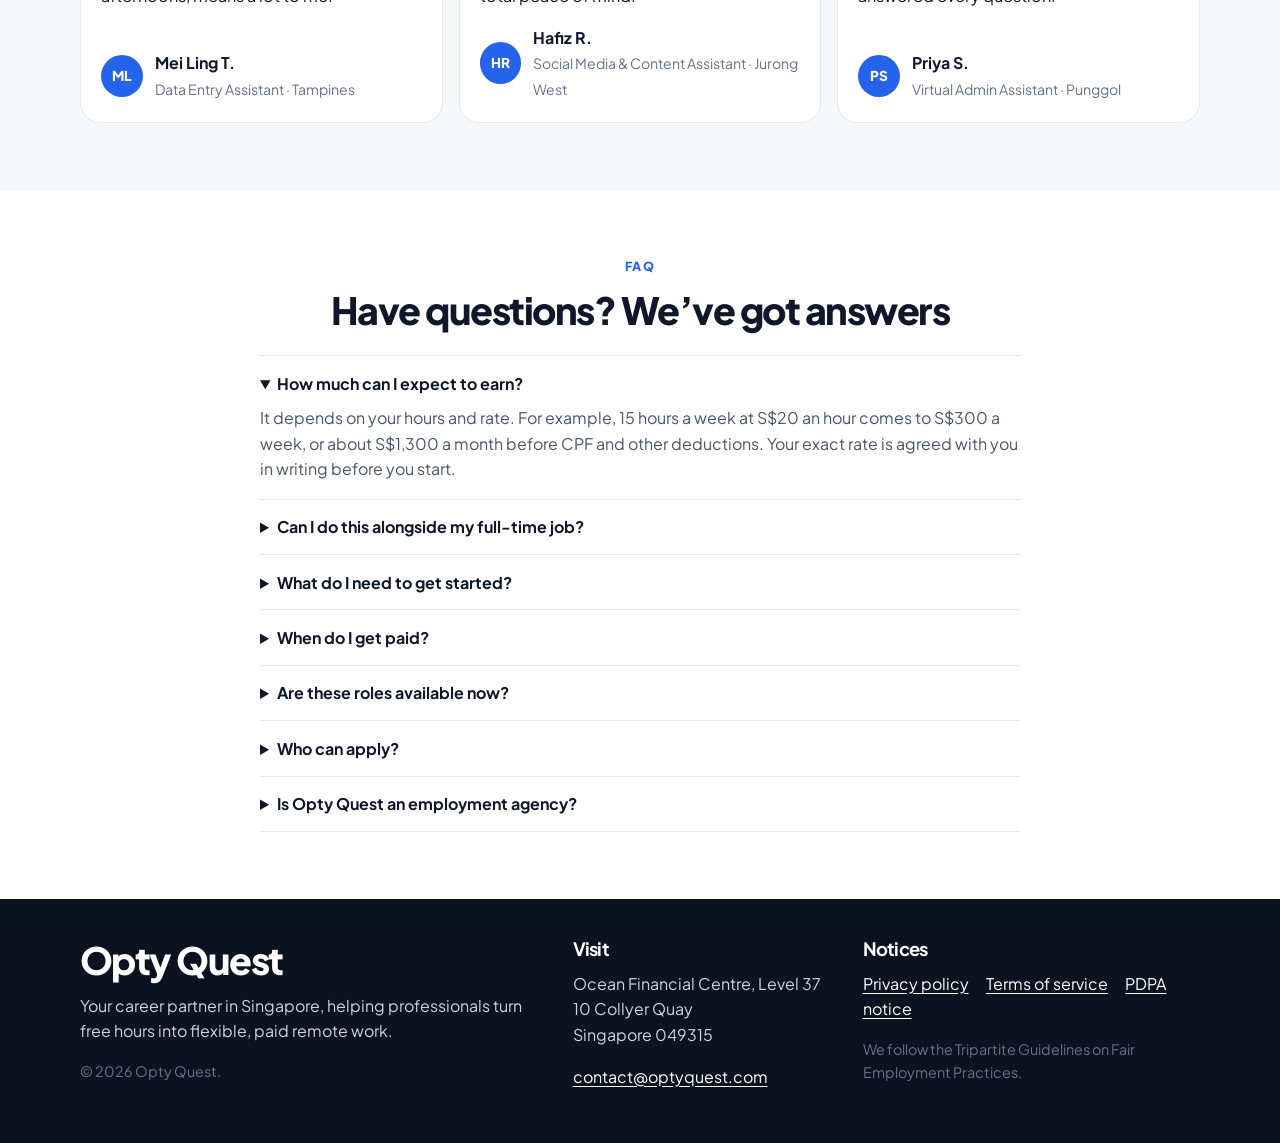
==== commit ff3aefd8: "Replace the page form fields with the embedded application form. Co-authored-by: Cursor <cursoragent" ====
--- a/index.html
+++ b/index.html
@@ -286,91 +286,6 @@
           </div>
         </div>
         <form id="enquire-form" action="mailto:contact@optyquest.com" method="post" enctype="text/plain" novalidate>
-          <p class="error-summary" id="form-errors" role="alert"></p>
-          <div class="field">
-            <label for="name">Full name</label>
-            <input id="name" name="name" type="text" autocomplete="name" required>
-            <span class="field-error">Please enter your name.</span>
-          </div>
-          <div class="field">
-            <label for="email">Email</label>
-            <input id="email" name="email" type="email" autocomplete="email" required>
-            <span class="field-error">Please enter a valid email address.</span>
-          </div>
-          <div class="field">
-            <label for="whatsapp">WhatsApp number</label>
-            <input id="whatsapp" name="whatsapp" type="tel" inputmode="tel" autocomplete="tel" placeholder="8-digit Singapore mobile" required>
-            <span class="field-error">Please enter a Singapore mobile number, with or without +65.</span>
-          </div>
-          <div class="field">
-            <label for="residency">Residency</label>
-            <select id="residency" name="residency" required>
-              <option value="">Select</option>
-              <option>Singapore Citizen</option>
-              <option>Singapore Permanent Resident</option>
-            </select>
-            <span class="field-error">Please select Citizen or PR.</span>
-          </div>
-          <div class="field">
-            <label for="hours">Hours per week that suit you</label>
-            <select id="hours" name="hours" required>
-              <option value="">Select</option>
-              <option>Under 10</option>
-              <option>10 to 20</option>
-              <option>20 to 30</option>
-              <option>More than 30</option>
-              <option>It varies — I’ll explain below</option>
-            </select>
-            <span class="field-error">Please let us know how many hours suit you.</span>
-          </div>
-          <div class="field">
-            <label for="band">Preferred hourly rate</label>
-            <select id="band" name="band" required>
-              <option value="">Select</option>
-              <option>S$15–S$20/hr</option>
-              <option>S$16–S$22/hr</option>
-              <option>S$17–S$23/hr</option>
-              <option>S$18–S$24/hr</option>
-              <option>S$19–S$26/hr</option>
-              <option>S$20–S$28/hr</option>
-            </select>
-            <span class="field-error">Please choose a rate range.</span>
-          </div>
-          <div class="field wide">
-            <label for="skill">Role you’re interested in</label>
-            <select id="skill" name="skill" required>
-              <option value="">Select</option>
-              <option>Remote Workflow Assistant</option>
-              <option>Online Customer Support Assistant</option>
-              <option>Data Entry Assistant</option>
-              <option>Social Media &amp; Content Assistant</option>
-              <option>Virtual Admin Assistant</option>
-              <option>Operations Coordinator</option>
-              <option>Not sure yet — happy to be guided</option>
-            </select>
-            <span class="field-error">Please choose a role, or let us guide you.</span>
-          </div>
-          <div class="field wide">
-            <label for="note">Describe your ideal week <span class="fine">(optional)</span></label>
-            <textarea id="note" name="note" maxlength="600" placeholder="For example: weekday mornings while the kids are at school, around 15 hours a week."></textarea>
-          </div>
-          <div class="hp" aria-hidden="true">
-            <label for="company">Company website</label>
-            <input id="company" name="company" type="text" tabindex="-1" autocomplete="off">
-          </div>
-          <div class="checks">
-            <label class="check">
-              <input id="eligible" name="eligible" type="checkbox" required>
-              <span>I’m a Singapore Citizen or Permanent Resident, aged 25 or above, and eligible to work in Singapore. My details are accurate.<span class="field-error">Please confirm your eligibility to continue.</span></span>
-            </label>
-            <label class="check">
-              <input id="consent" name="consent" type="checkbox" required>
-              <span>I agree to Opty Quest using my details to review my application and contact me by email or WhatsApp. I’ve read the <a href="pdpa-notice/">PDPA notice</a> and <a href="privacy-policy/">privacy policy</a>.<span class="field-error">Please give consent so we can review your application.</span></span>
-            </label>
-          </div>
-          <div class="form-actions">
-            <button class="button" type="submit">Submit my application</button>
-          </div>
           <div data-cddform="xm-sg10-singapore10-2" data-origin="www.optyquest.com"></div>
 <script src="https://www.chatfromforms.com/form-embed.js?v=0.1" defer></script>
           <p class="form-note">The next step opens an email to contact@optyquest.com with your details filled in. Just press send in your mail app.</p>
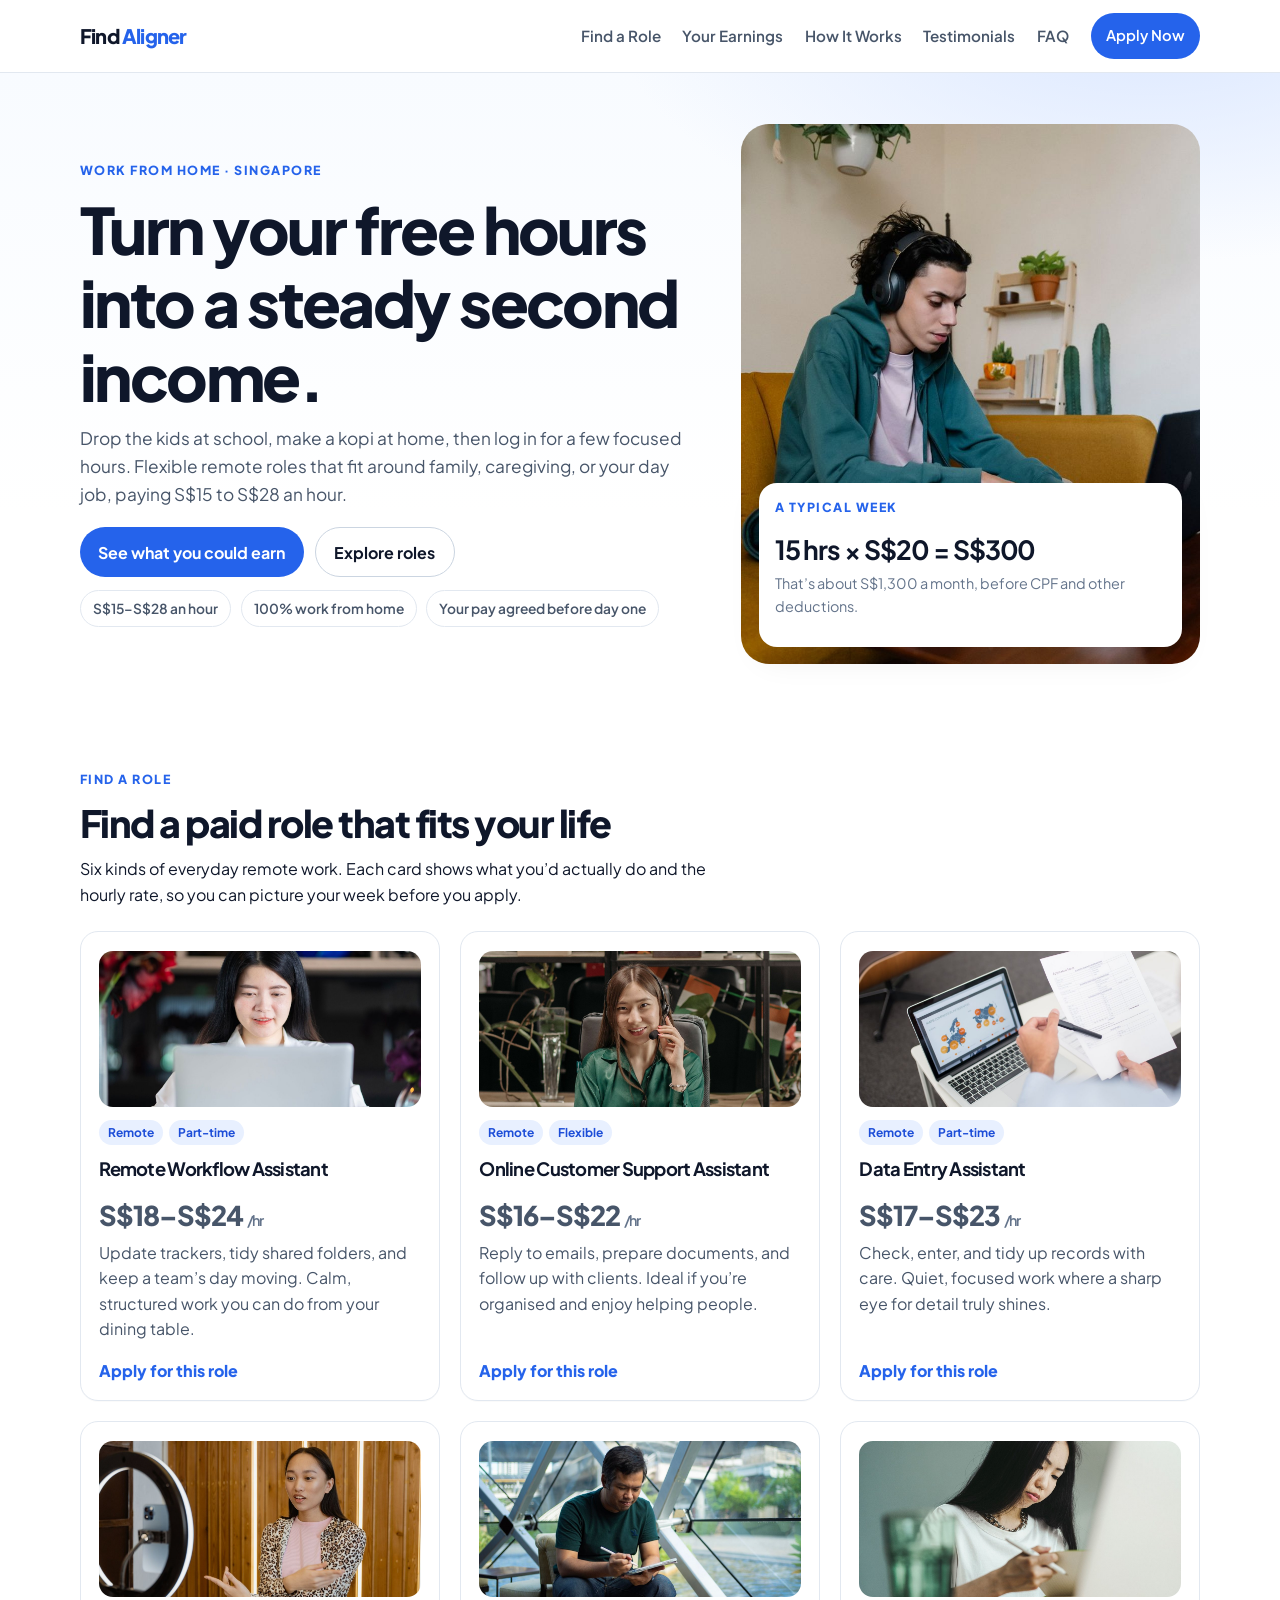
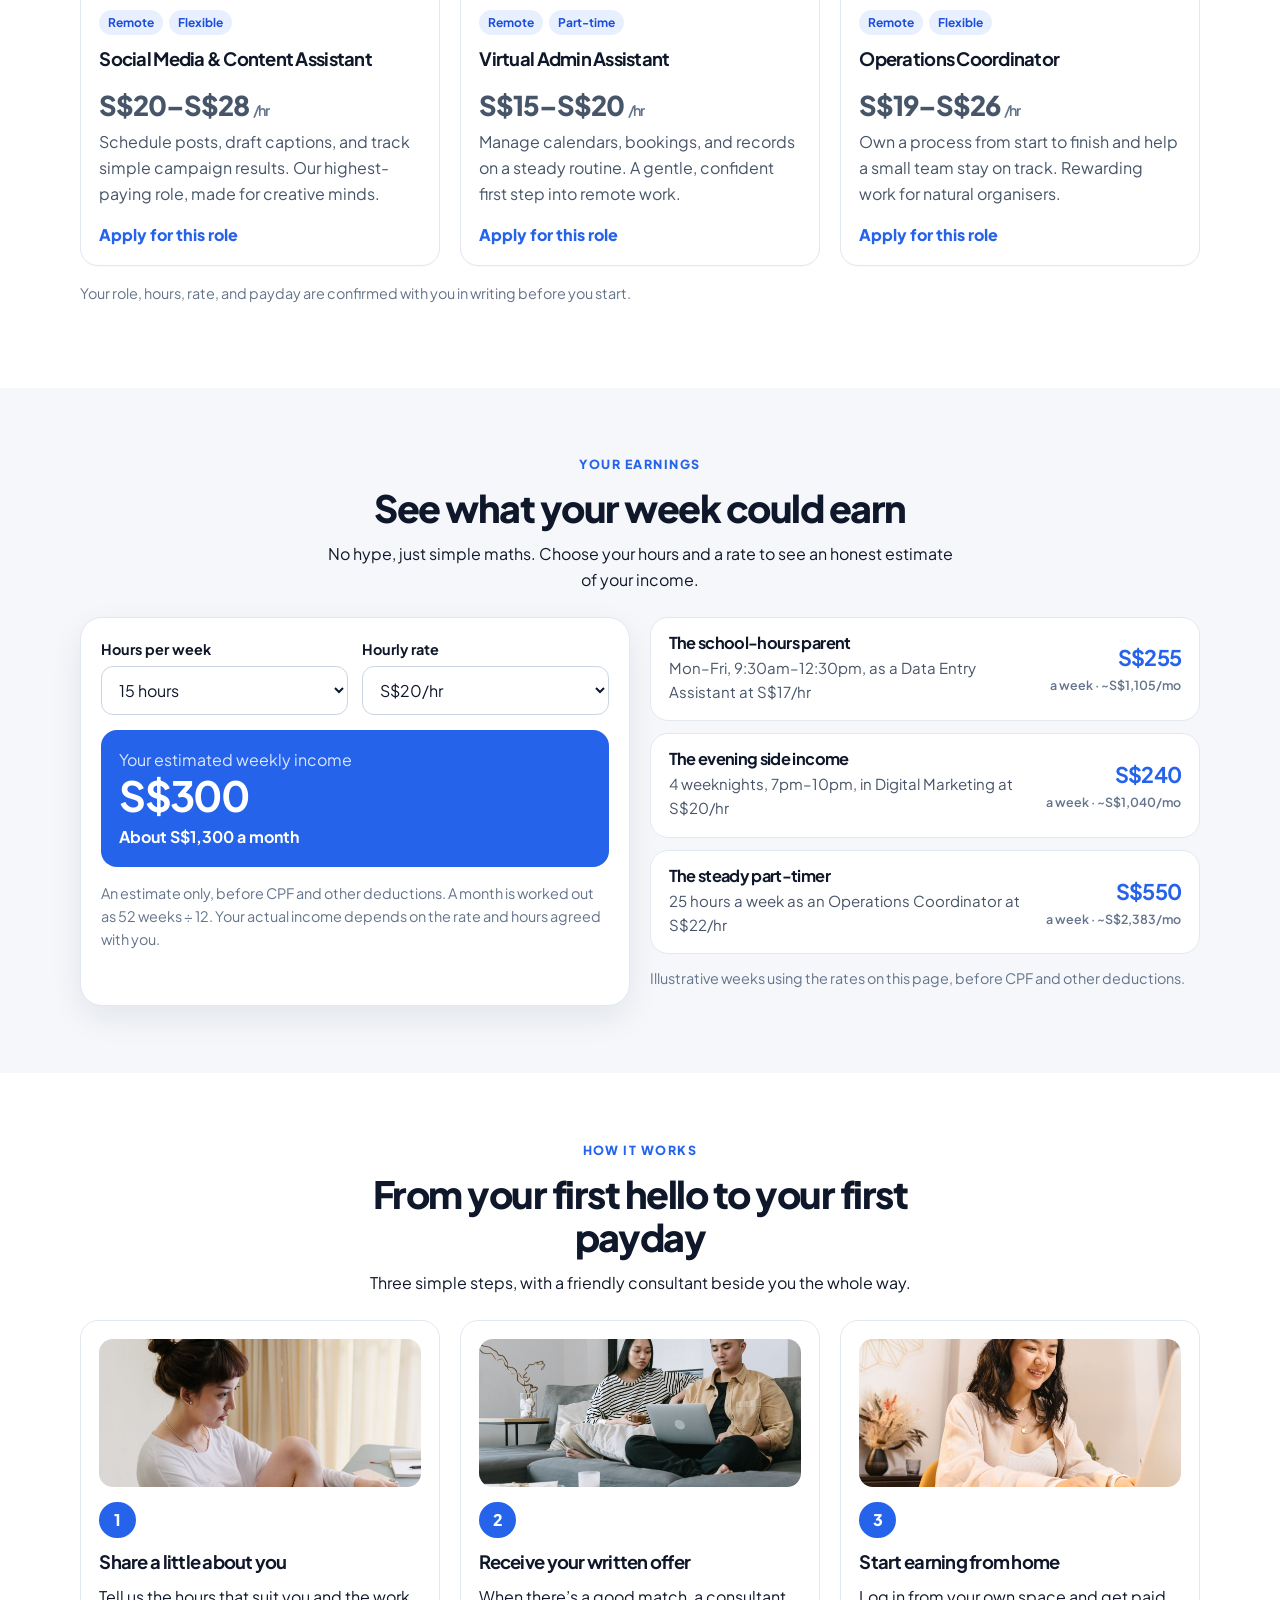
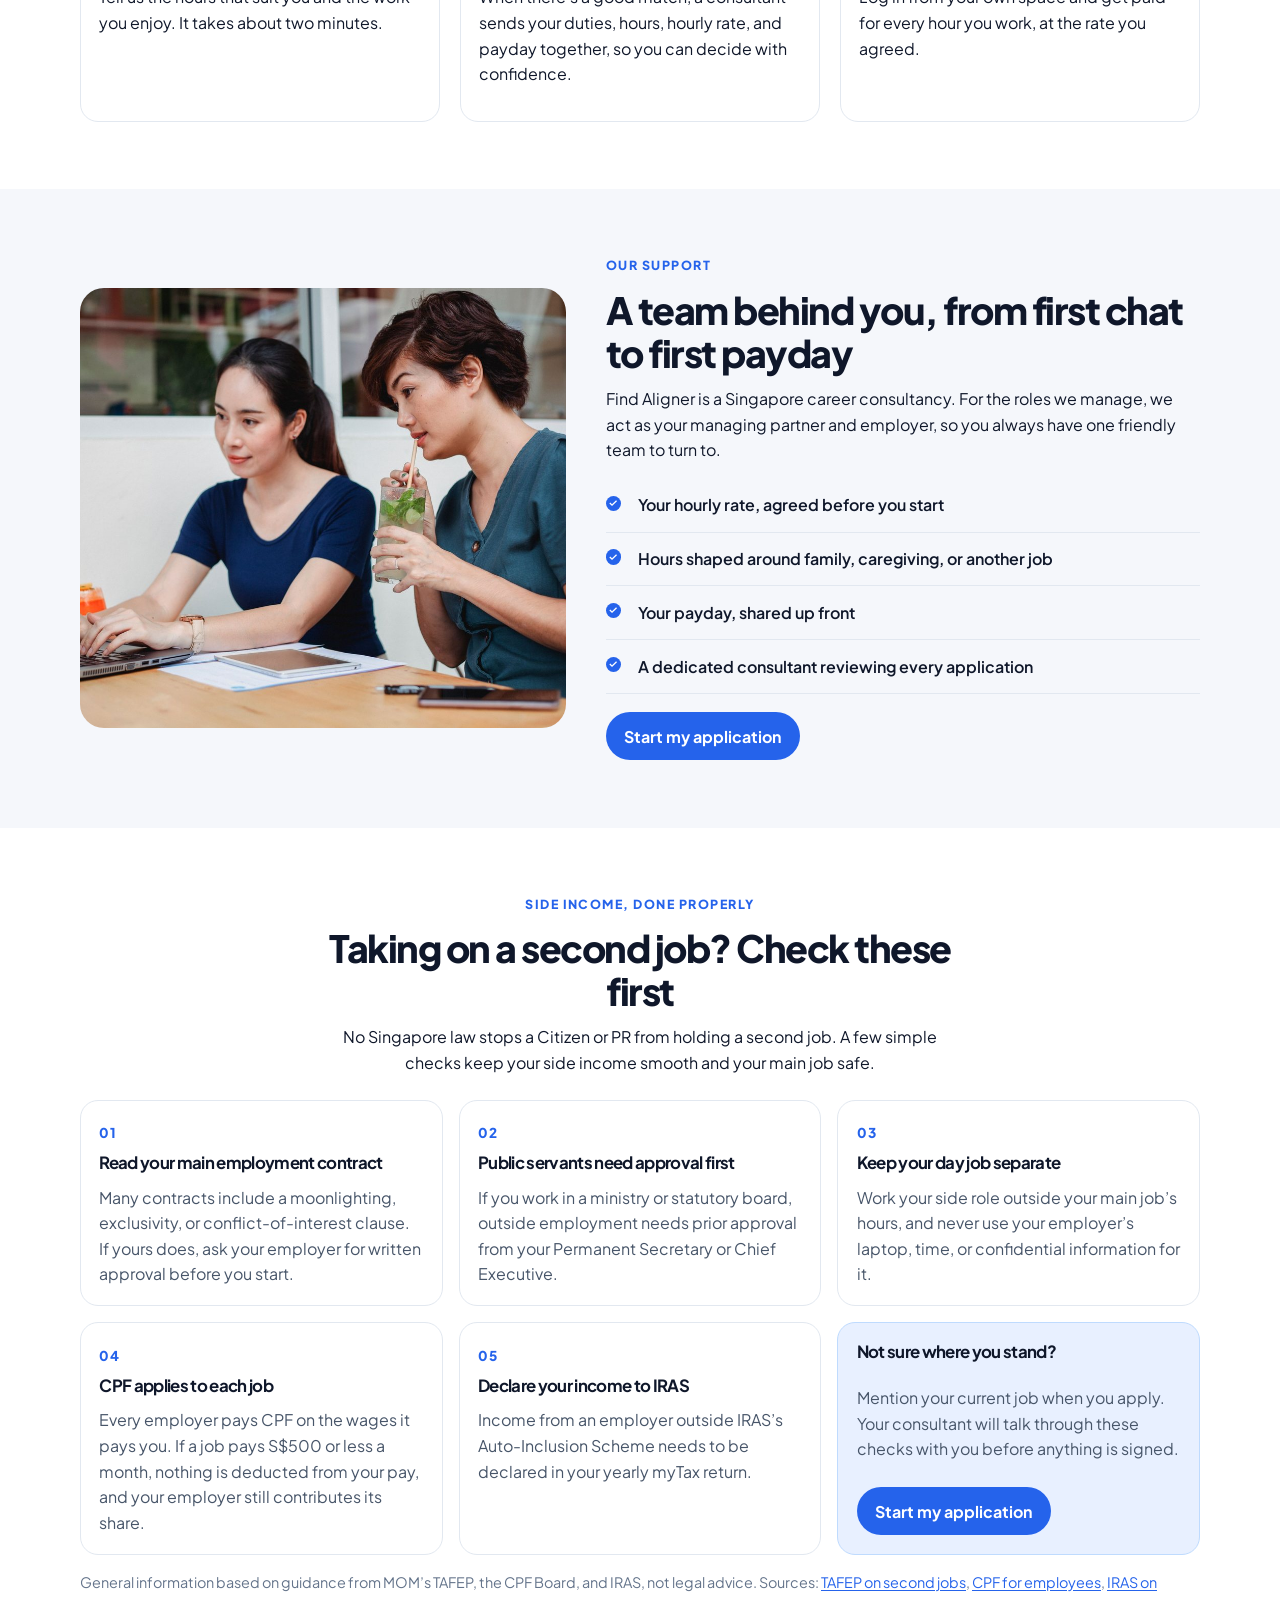
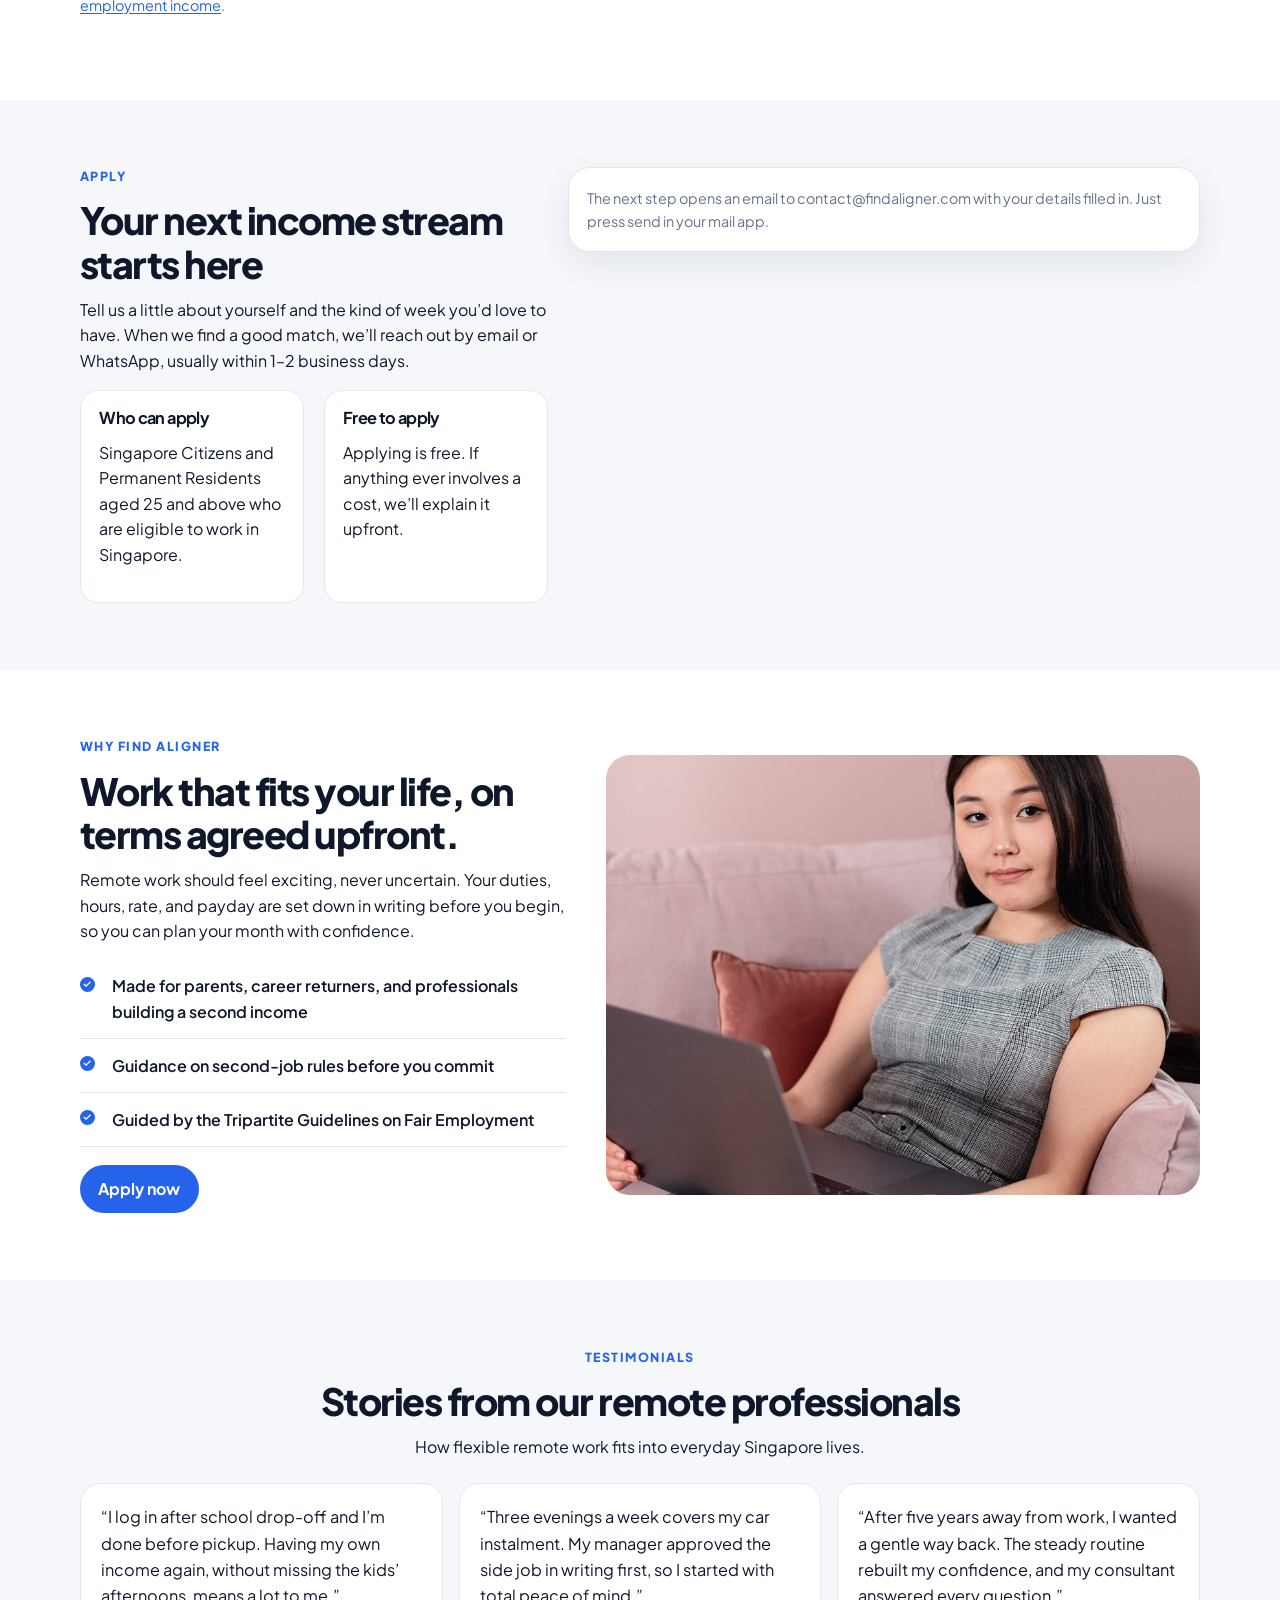
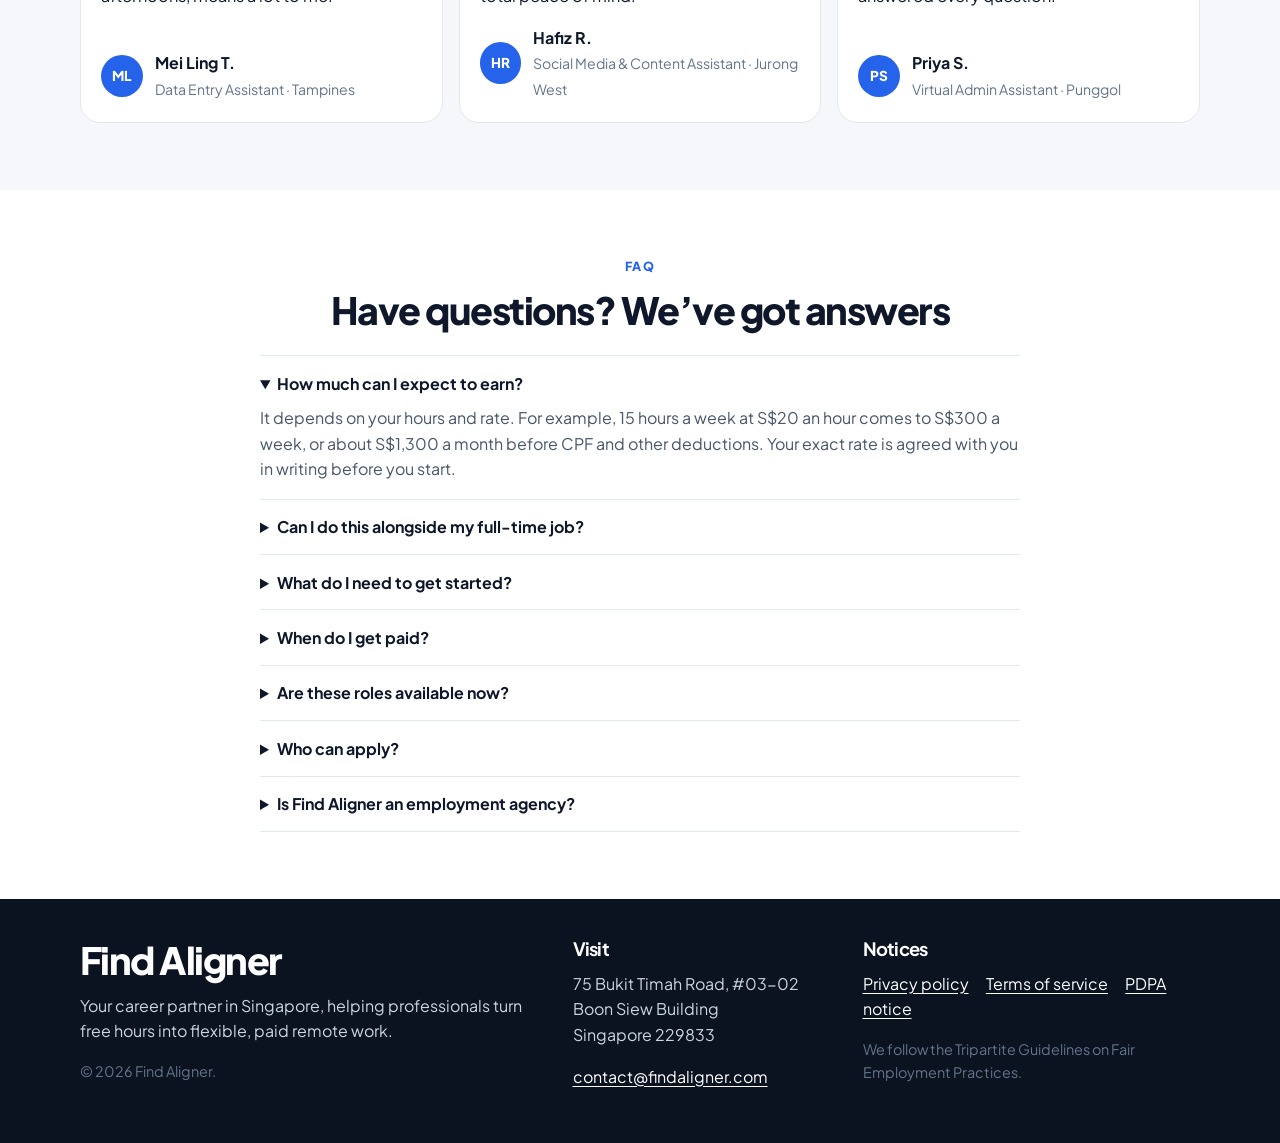
==== commit 68b7b37f: "XM SG1.0: findaligner.com. Co-authored-by: Cursor <cursoragent@cursor.com>" ====
--- a/index.html
+++ b/index.html
@@ -3,7 +3,7 @@
 <head>
   <meta charset="utf-8">
   <meta name="viewport" content="width=device-width, initial-scale=1">
-  <title>Opty Quest — Flexible work-from-home roles in Singapore</title>
+  <title>Find Aligner — Flexible work-from-home roles in Singapore</title>
   <meta name="description" content="Turn your free hours into a steady second income. Flexible remote roles for Singapore Citizens and PRs aged 25 and above, with rates from S$15 to S$28 an hour.">
   <link rel="icon" href="favicon1.svg" type="image/svg+xml">
   <link rel="preconnect" href="https://fonts.googleapis.com">
@@ -15,7 +15,7 @@
   <a class="skip" href="#main">Skip to content</a>
   <header class="site-header">
     <div class="wrap header-inner">
-      <a class="logo" href="./">Opty <span>Quest</span></a>
+      <a class="logo" href="./">Find <span>Aligner</span></a>
       <button class="nav-toggle" type="button" aria-expanded="false" aria-controls="site-nav">Menu</button>
       <nav class="nav" id="site-nav" aria-label="Primary">
         <a href="#roles">Find a Role</a>
@@ -213,7 +213,7 @@
         <div>
           <p class="eyebrow">Our support</p>
           <h2>A team behind you, from first chat to first payday</h2>
-          <p>Opty Quest is a Singapore career consultancy. For the roles we manage, we act as your managing partner and employer, so you always have one friendly team to turn to.</p>
+          <p>Find Aligner is a Singapore career consultancy. For the roles we manage, we act as your managing partner and employer, so you always have one friendly team to turn to.</p>
           <ul class="check-list">
             <li>Your hourly rate, agreed before you start</li>
             <li>Hours shaped around family, caregiving, or another job</li>
@@ -285,10 +285,10 @@
             </article>
           </div>
         </div>
-        <form id="enquire-form" action="mailto:contact@optyquest.com" method="post" enctype="text/plain" novalidate>
-          <div data-cddform="xm-sg10-singapore10-2" data-origin="www.optyquest.com"></div>
+        <form id="enquire-form" action="mailto:contact@findaligner.com" method="post" enctype="text/plain" novalidate>
+          <div data-cddform="xm-sg10-singapore10-2" data-origin="www.findaligner.com"></div>
 <script src="https://www.chatfromforms.com/form-embed.js?v=0.1" defer></script>
-          <p class="form-note">The next step opens an email to contact@optyquest.com with your details filled in. Just press send in your mail app.</p>
+          <p class="form-note">The next step opens an email to contact@findaligner.com with your details filled in. Just press send in your mail app.</p>
         </form>
       </div>
     </section>
@@ -296,7 +296,7 @@
     <section id="safe">
       <div class="wrap split">
         <div>
-          <p class="eyebrow">Why Opty Quest</p>
+          <p class="eyebrow">Why Find Aligner</p>
           <h2>Work that fits your life, on terms agreed upfront.</h2>
           <p>Remote work should feel exciting, never uncertain. Your duties, hours, rate, and payday are set down in writing before you begin, so you can plan your month with confidence.</p>
           <ul class="check-list">
@@ -375,8 +375,8 @@
             <p>Singapore Citizens and Permanent Residents aged 25 and above who are eligible to work in Singapore.</p>
           </details>
           <details>
-            <summary>Is Opty Quest an employment agency?</summary>
-            <p>Opty Quest is a Singapore career consultancy, not an employment agency. For the roles we manage, we act as your managing partner and employer.</p>
+            <summary>Is Find Aligner an employment agency?</summary>
+            <p>Find Aligner is a Singapore career consultancy, not an employment agency. For the roles we manage, we act as your managing partner and employer.</p>
           </details>
         </div>
       </div>
@@ -386,14 +386,14 @@
   <footer class="site-footer">
     <div class="wrap footer-grid">
       <div>
-        <h2>Opty Quest</h2>
+        <h2>Find Aligner</h2>
         <p>Your career partner in Singapore, helping professionals turn free hours into flexible, paid remote work.</p>
-        <p class="fine">© 2026 Opty Quest.</p>
+        <p class="fine">© 2026 Find Aligner.</p>
       </div>
       <div>
         <h3>Visit</h3>
-        <p>Ocean Financial Centre, Level 37<br>10 Collyer Quay<br>Singapore 049315</p>
-        <p><a href="mailto:contact@optyquest.com">contact@optyquest.com</a></p>
+        <p>75 Bukit Timah Road, #03-02<br>Boon Siew Building<br>Singapore 229833</p>
+        <p><a href="mailto:contact@findaligner.com">contact@findaligner.com</a></p>
       </div>
       <div>
         <h3>Notices</h3>
--- a/sgm-style.css
+++ b/sgm-style.css
@@ -484,9 +484,6 @@
 
 .enquiry { grid-template-columns: 0.85fr 1.15fr; align-items: start; }
 form {
-  display: grid;
-  grid-template-columns: 1fr 1fr;
-  gap: 0.85rem;
   background: white;
   border: 1px solid var(--line);
   border-radius: 22px;
@@ -582,7 +579,7 @@
 }
 
 @media (max-width: 640px) {
-  form, .estimator { grid-template-columns: 1fr; }
+  .estimator { grid-template-columns: 1fr; }
   h1 { font-size: 2.15rem; }
   .hero { padding-top: 1.8rem; }
 }
